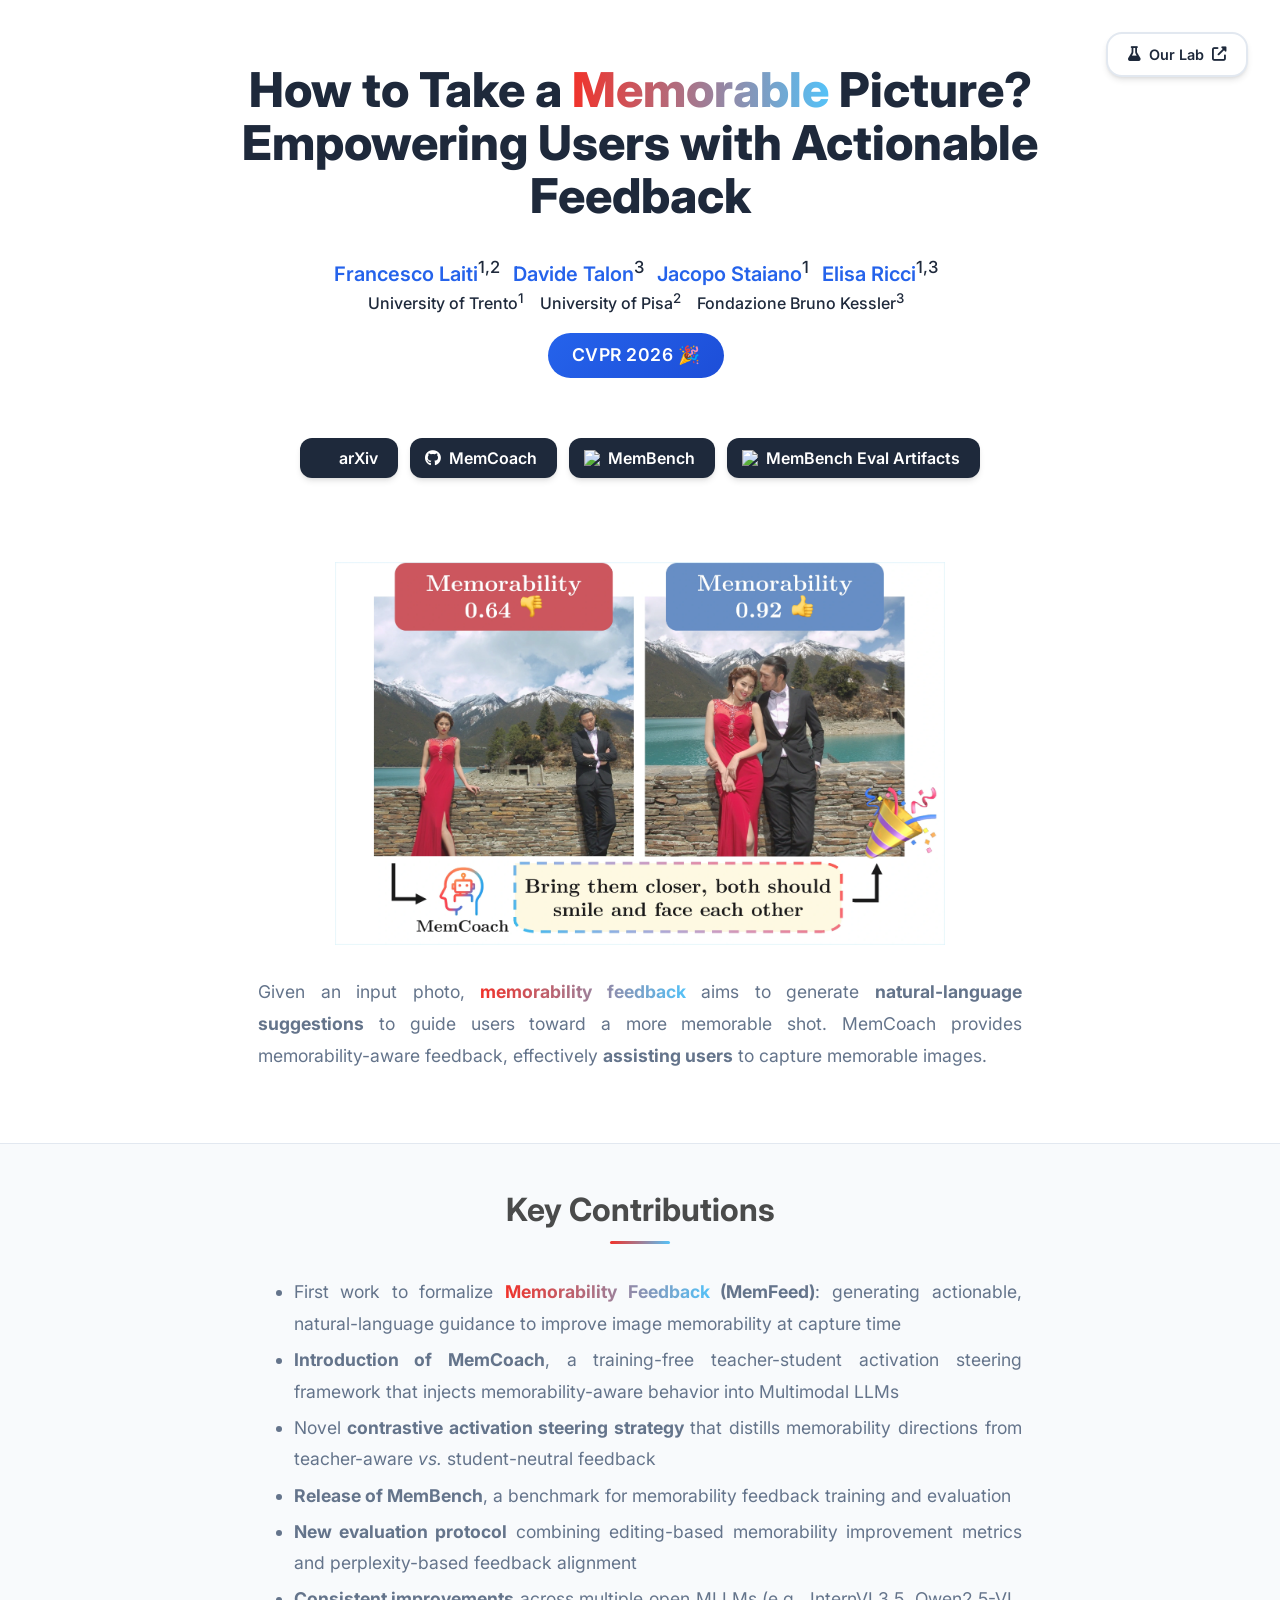
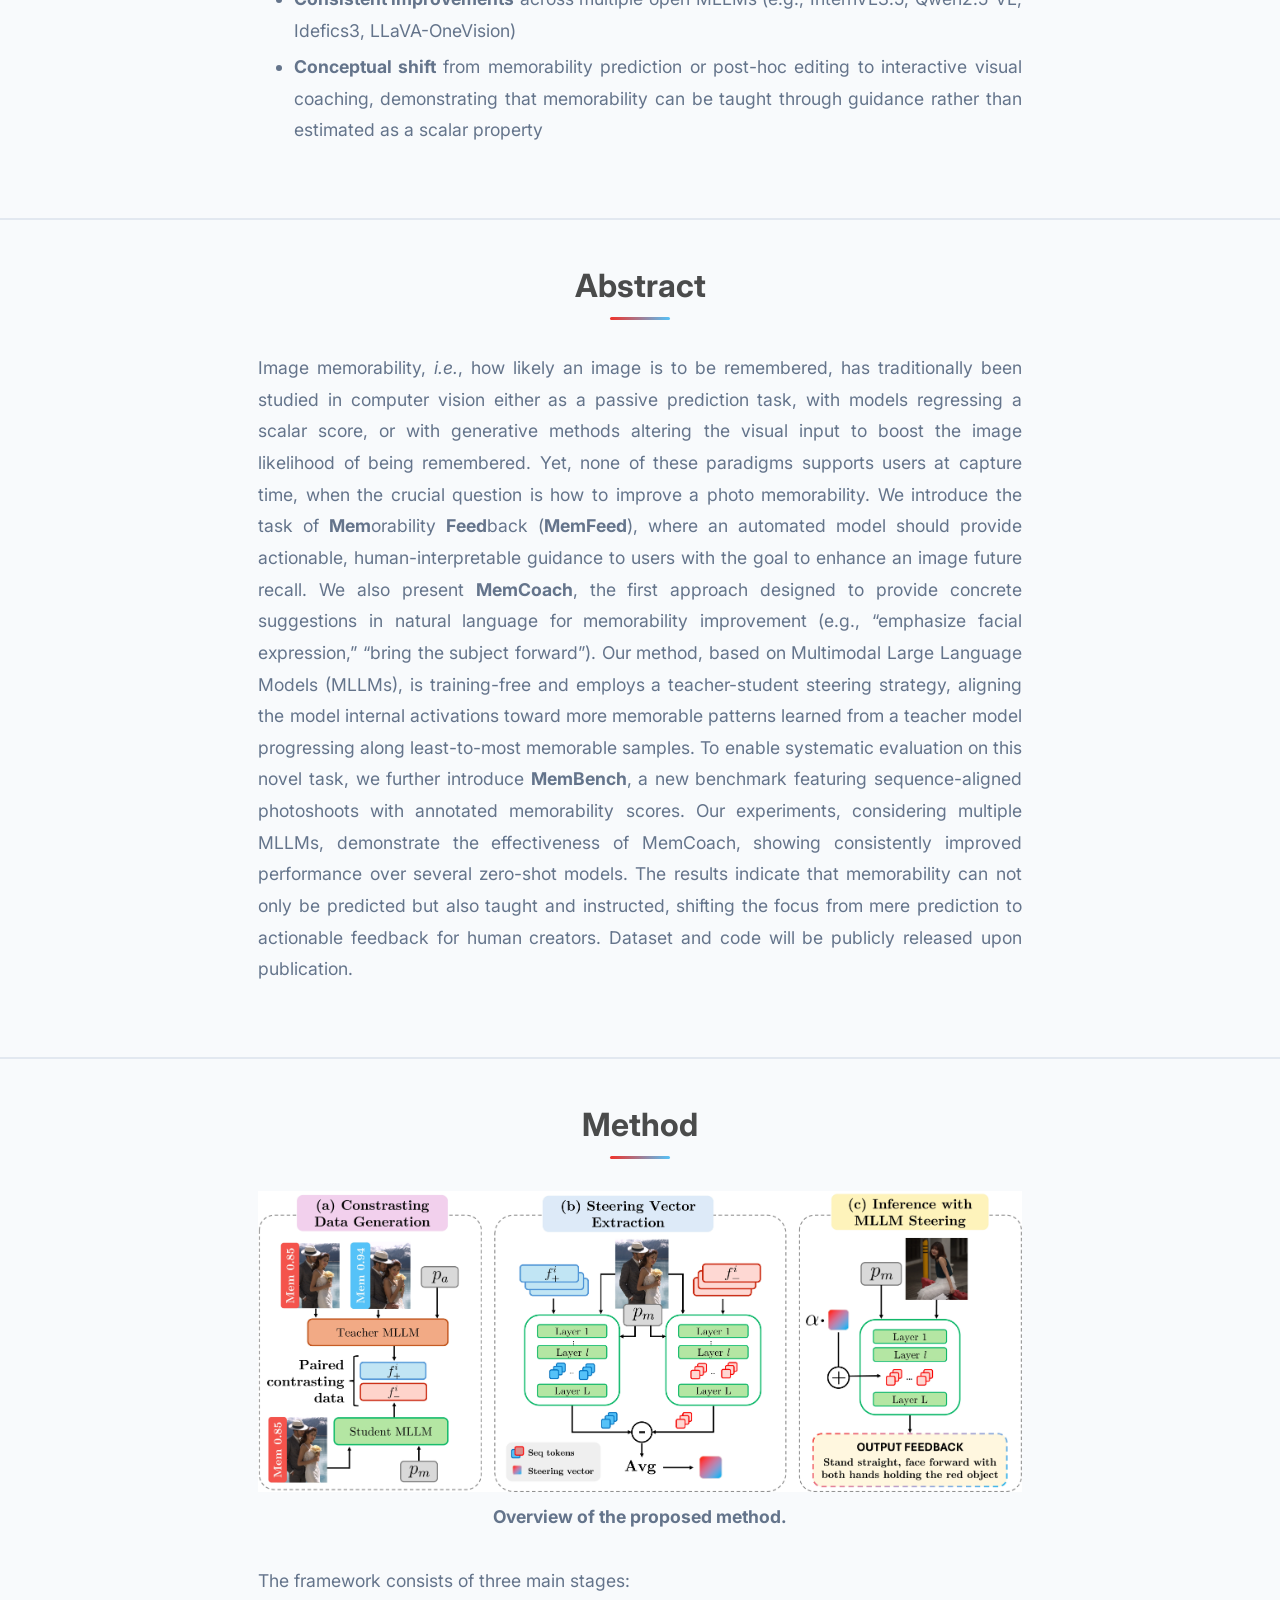
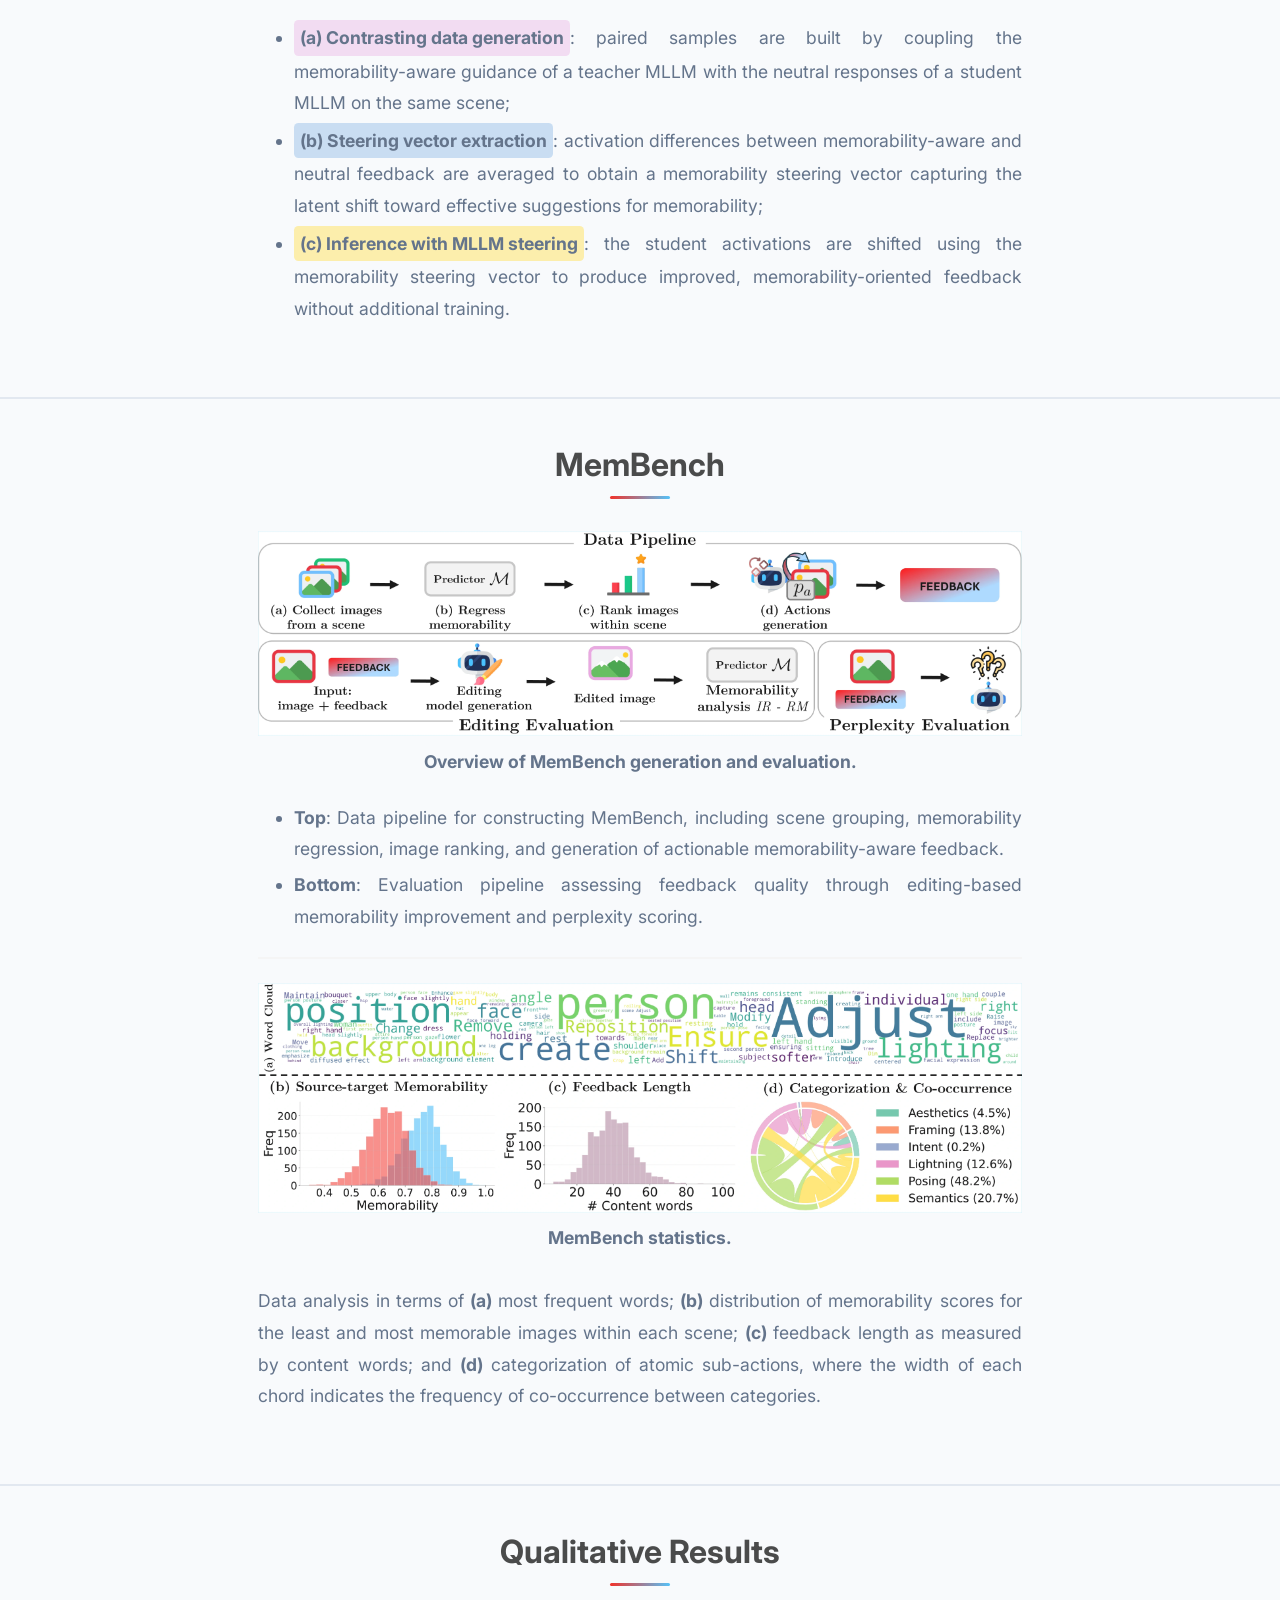
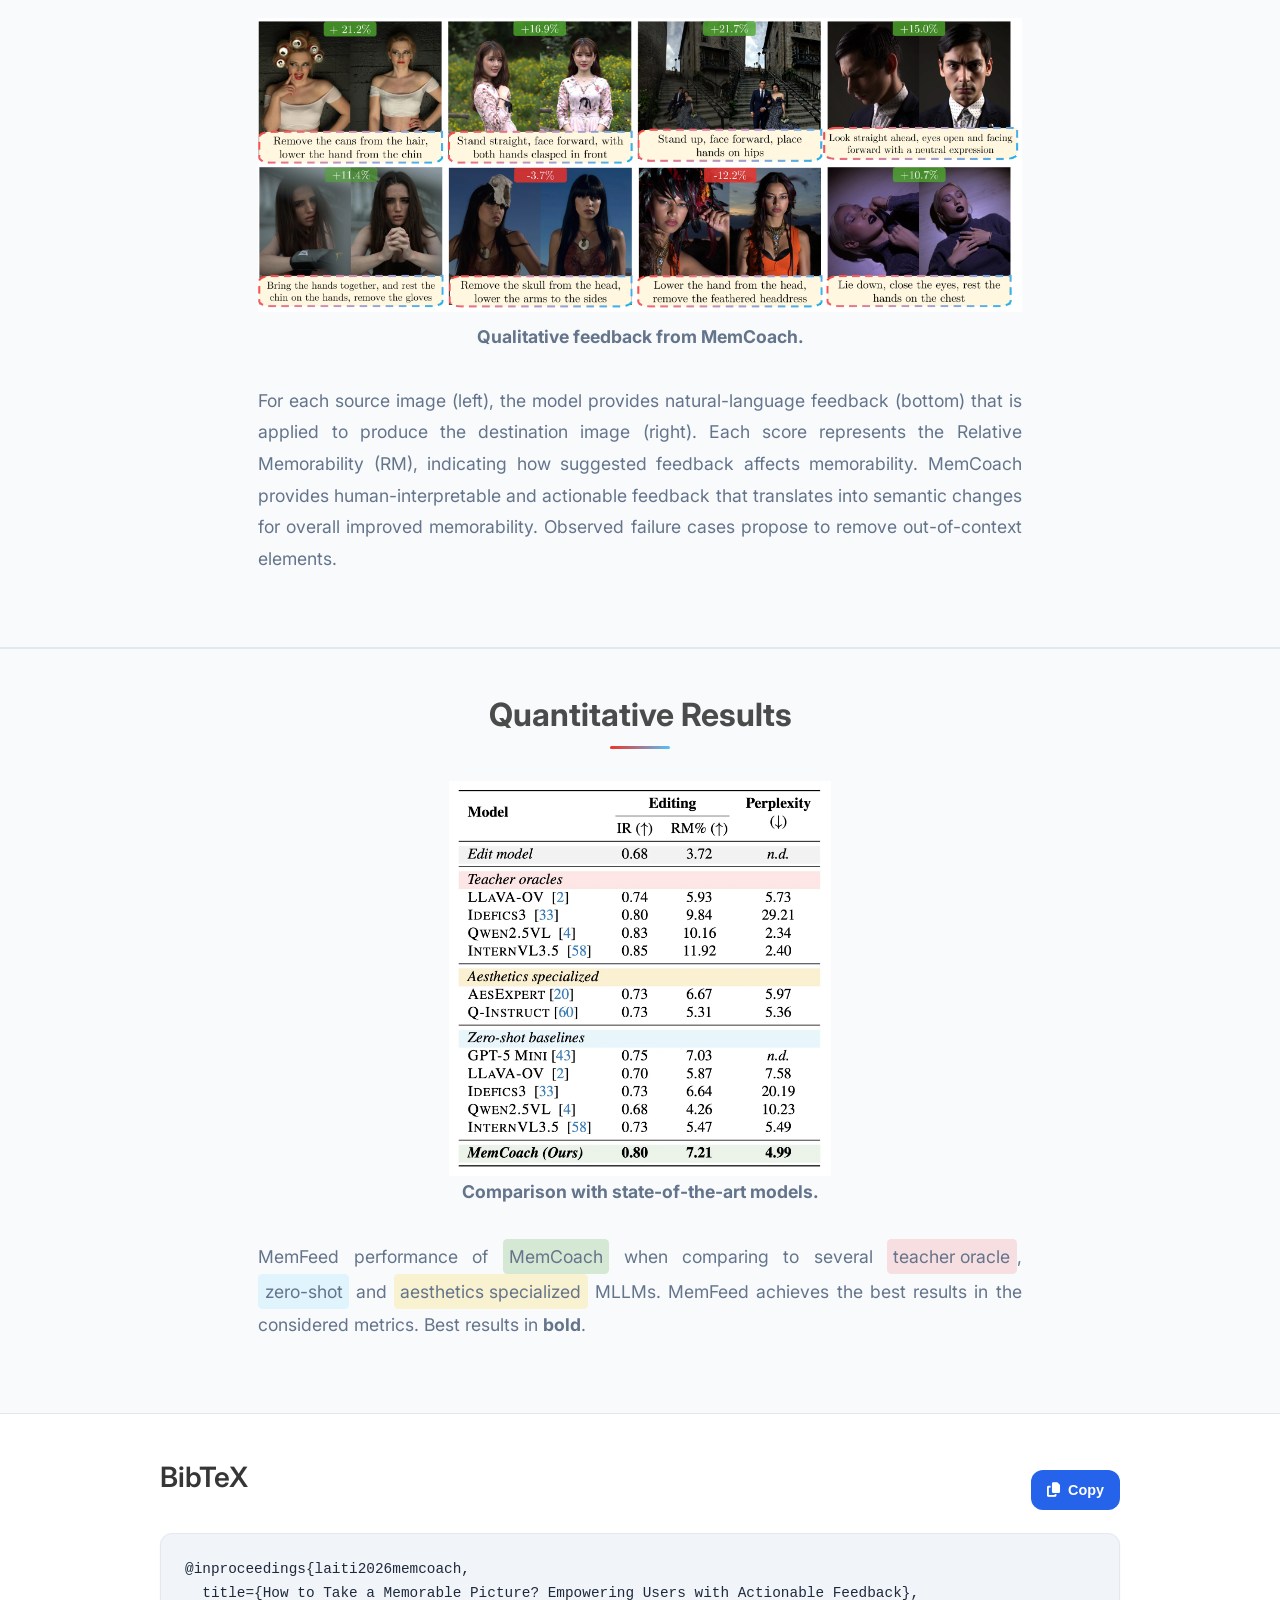
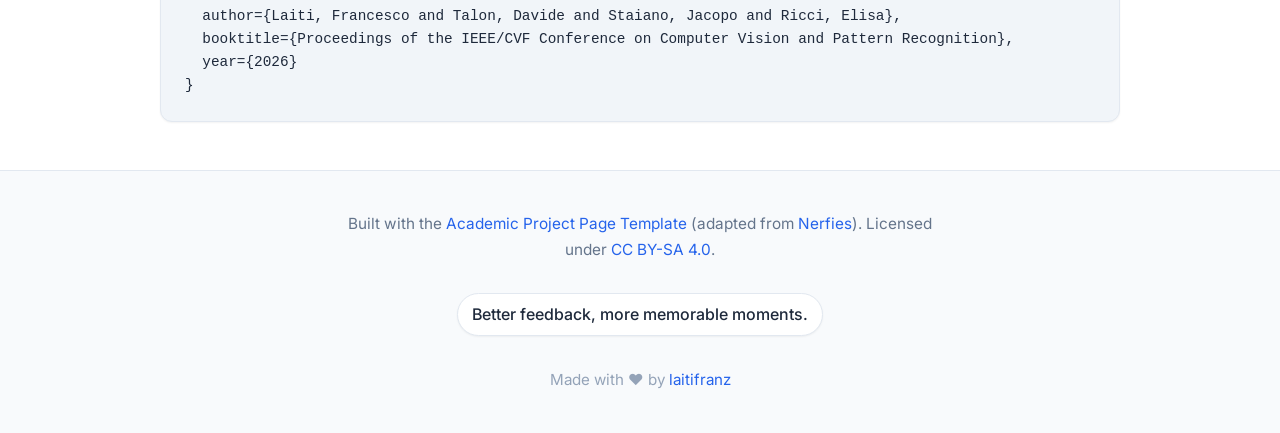
==== docs/index.html @ 487538fb "Initial commit" ====
<!DOCTYPE html>
<html lang="en">
<head>
  <meta charset="utf-8">
  <meta name="viewport" content="width=device-width, initial-scale=1">
  
  <!-- Primary Meta Tags -->
  <meta name="title" content="How to Take a Memorable Picture? Empowering Users with Actionable Feedback - Francesco Laiti, Davide Talon, Jacopo Staiano, Elisa Ricci">
  <meta name="description" content="[CVPR 2026] MemCoach: Training-Free MLLM for Actionable Image Memorability Feedback">
  <meta name="keywords" content="memorability, mllm, vlm, computational photography, perceptual understanding, visual assistant, machine learning, computer vision, AI">
  <meta name="author" content="Francesco Laiti, Davide Talon, Jacopo Staiano, Elisa Ricci">
  <meta name="robots" content="index, follow">
  <meta name="language" content="English">
  
  <!-- Open Graph / Facebook -->
  <meta property="og:type" content="article">
  <meta property="og:site_name" content="University of Trento, University of Pisa, Fondazione Bruno Kessler">
  <meta property="og:title" content="How to Take a Memorable Picture? Empowering Users with Actionable Feedback">
  <meta property="og:description" content="[CVPR 2026] MemCoach: Training-Free MLLM for Actionable Image Memorability Feedback">
  <meta property="og:url" content="https://laitifranz.github.io/MemCoach/">
  <meta property="og:image" content="https://laitifranz.github.io/MemCoach/static/images/paper/teaser.webp">
  <meta property="og:image:width" content="1200">
  <meta property="og:image:height" content="630">
  <meta property="og:image:alt" content="How to Take a Memorable Picture? Empowering Users with Actionable Feedback - Research Preview">
  <meta property="article:published_time" content="2026-02-21T00:00:00.000Z">
  <meta property="article:author" content="Laiti, Francesco">
  <meta property="article:section" content="Research">
  <meta property="article:tag" content="memorability">
  <meta property="article:tag" content="mllm">
  <meta property="article:tag" content="vlm">
  <meta property="article:tag" content="computational photography">
  <meta property="article:tag" content="perceptual understanding">
  <meta property="article:tag" content="visual assistant">
  <meta property="article:tag" content="machine learning">
  <meta property="article:tag" content="computer vision">
  <meta property="article:tag" content="AI">

  <!-- Twitter -->
  <meta name="twitter:card" content="summary_large_image">
  <meta name="twitter:creator" content="@laitifranz">
  <meta name="twitter:title" content="How to Take a Memorable Picture? Empowering Users with Actionable Feedback">
  <meta name="twitter:description" content="[CVPR 2026] MemCoach: Training-Free MLLM for Actionable Image Memorability Feedback">
  <meta name="twitter:image" content="https://laitifranz.github.io/MemCoach/static/images/paper/teaser.webp">
  <meta name="twitter:image:alt" content="How to Take a Memorable Picture? Empowering Users with Actionable Feedback - Research Preview">

  <!-- Academic/Research Specific -->
  <meta name="citation_title" content="How to Take a Memorable Picture? Empowering Users with Actionable Feedback">
  <meta name="citation_author" content="Laiti, Francesco">
  <meta name="citation_author" content="Talon, Davide">
  <meta name="citation_author" content="Staiano, Jacopo">
  <meta name="citation_author" content="Ricci, Elisa">
  <meta name="citation_publication_date" content="2026">
  <meta name="citation_conference_title" content="CVPR">
  <meta name="citation_pdf_url" content="http://arxiv.org/abs/2602.21877">
  
  <!-- Additional SEO -->
  <meta name="theme-color" content="#2563eb">
  <meta name="msapplication-TileColor" content="#2563eb">
  <meta name="apple-mobile-web-app-capable" content="yes">
  <meta name="apple-mobile-web-app-status-bar-style" content="default">
  
  <!-- Preconnect for performance -->
  <link rel="preconnect" href="https://fonts.googleapis.com">
  <link rel="preconnect" href="https://fonts.gstatic.com" crossorigin>
  <link rel="preconnect" href="https://ajax.googleapis.com">
  <link rel="preconnect" href="https://documentcloud.adobe.com">
  <link rel="preconnect" href="https://cdn.jsdelivr.net">

  <title>How to Take a Memorable Picture? Empowering Users with Actionable Feedback - Francesco Laiti, Davide Talon, Jacopo Staiano, Elisa Ricci | Academic Research</title>
  
  <!-- Favicon and App Icons, generated via https://realfavicongenerator.net/ --> 
  <link rel="icon" type="image/png" href="static/images/icon/favicon-96x96.png" sizes="96x96" />
  <link rel="icon" type="image/svg+xml" href="static/images/icon/favicon.svg" />
  <link rel="shortcut icon" href="static/images/icon/favicon.ico" />
  <link rel="apple-touch-icon" sizes="180x180" href="static/images/icon/apple-touch-icon.png" />

  <!-- Critical CSS - Load synchronously -->
  <link rel="stylesheet" href="static/css/bulma.min.css">
  <link rel="stylesheet" href="static/css/index.css">
  
  <!-- Non-critical CSS - Load asynchronously -->
  <link rel="preload" href="static/css/bulma-carousel.min.css" as="style" onload="this.onload=null;this.rel='stylesheet'">
  <link rel="preload" href="static/css/bulma-slider.min.css" as="style" onload="this.onload=null;this.rel='stylesheet'">
  <link rel="preload" href="https://cdn.jsdelivr.net/npm/@fortawesome/fontawesome-free@6.7.2/css/all.min.css" as="style" onload="this.onload=null;this.rel='stylesheet'" crossorigin="anonymous">
  <link rel="preload" href="https://cdn.jsdelivr.net/gh/jpswalsh/academicons@1/css/academicons.min.css" as="style" onload="this.onload=null;this.rel='stylesheet'">
  
  <!-- Fallback for browsers that don't support preload -->
  <noscript>
    <link rel="stylesheet" href="static/css/bulma-carousel.min.css">
    <link rel="stylesheet" href="static/css/bulma-slider.min.css">
    <link rel="stylesheet" href="https://cdn.jsdelivr.net/npm/@fortawesome/fontawesome-free@6.7.2/css/all.min.css" crossorigin="anonymous">
    <link rel="stylesheet" href="https://cdn.jsdelivr.net/gh/jpswalsh/academicons@1/css/academicons.min.css">
  </noscript>
  
  <!-- Fonts - Optimized loading -->
  <link href="https://fonts.googleapis.com/css2?family=Inter:wght@400;500;600;700;800&display=swap" rel="stylesheet">
  
  <!-- Defer non-critical JavaScript -->
  <script defer src="https://ajax.googleapis.com/ajax/libs/jquery/3.5.1/jquery.min.js"></script>
  <script defer src="https://documentcloud.adobe.com/view-sdk/main.js"></script>
  <script defer src="static/js/bulma-carousel.min.js"></script>
  <script defer src="static/js/bulma-slider.min.js"></script>
  <script defer src="static/js/index.js"></script>
  
  <!-- Structured Data for Academic Papers -->
  <script type="application/ld+json">
  {
    "@context": "https://schema.org",
    "@type": "ScholarlyArticle",
    "headline": "How to Take a Memorable Picture? Empowering Users with Actionable Feedback",
    "description": "[CVPR 2026] MemCoach: Training-Free MLLM for Actionable Image Memorability Feedback",
    "author": [
      {
        "@type": "Person",
        "name": "Francesco Laiti",
        "affiliation": {
          "@type": "Organization",
          "name": "University of Trento, University of Pisa"
        }
      },
      {
        "@type": "Person",
        "name": "Davide Talon",
        "affiliation": {
          "@type": "Organization",
          "name": "Fondazione Bruno Kessler"
        }
      },
      {
        "@type": "Person",
        "name": "Jacopo Staiano",
        "affiliation": {
          "@type": "Organization",
          "name": "University of Trento"
        }
      },
      {
        "@type": "Person",
        "name": "Elisa Ricci",
        "affiliation": {
          "@type": "Organization",
          "name": "University of Trento, Fondazione Bruno Kessler"
        }
      }
    ],
    "datePublished": "2026-02-21",
    "publisher": {
      "@type": "Organization",
      "name": "Conference on Computer Vision and Pattern Recognition (CVPR) 2026"
    },
    "url": "https://laitifranz.github.io/MemCoach/",
    "image": "https://laitifranz.github.io/MemCoach/static/images/paper/teaser.webp",
    "keywords": ["memorability feedback", "memorability coaching", "memorability improvement", "memorability prediction", "memorability editing", "memorability training", "memorability evaluation", "memorability benchmark", "memorability dataset", "memorability metric", "memorability measure", "memorability score", "memorability ranking", "memorability classification", "memorability regression", "memorability generation", "memorability editing", "memorability training", "memorability evaluation", "memorability benchmark", "memorability dataset", "memorability metric", "memorability measure", "memorability score", "memorability ranking", "memorability classification", "memorability regression", "memorability generation"],
    "abstract": "Image memorability, i.e., how likely an image is to be remembered, has traditionally been studied in computer vision either as a passive prediction task, with models regressing a scalar score, or with generative methods altering the visual input to boost the image likelihood of being remembered. Yet, none of these paradigms supports users at capture time, when the crucial question is how to improve a photo memorability. We introduce the task of Memorability Feedback (MemFeed), where an automated model should provide actionable, human-interpretable guidance to users with the goal to enhance an image future recall. We also present MemCoach, the first approach designed to provide concrete suggestions in natural language for memorability improvement (e.g., “emphasize facial expression,” “bring the subject forward”). Our method, based on Multimodal Large Language Models (MLLMs), is training-free and employs a teacher-student steering strategy, aligning the model internal activations toward more memorable patterns learned from a teacher model progressing along least-to-most memorable samples. To enable systematic evaluation on this novel task, we further introduce MemBench, a new benchmark featuring sequence-aligned photoshoots with annotated memorability scores. Our experiments, considering multiple MLLMs, demonstrate the effectiveness of MemCoach, showing consistently improved performance over several zero-shot models. The results indicate that memorability can not only be predicted but also taught and instructed, shifting the focus from mere prediction to actionable feedback for human creators. Dataset and code will be publicly released upon publication.",
    "citation": "Laiti, F., Talon, D., Staiano, J., and Ricci, E. How to Take a Memorable Picture? Empowering Users with Actionable Feedback. CVPR 2026.",
    "isAccessibleForFree": true,
    "license": "https://creativecommons.org/licenses/by/4.0/",
    "mainEntity": {
      "@type": "WebPage",
      "@id": "https://laitifranz.github.io/MemCoach/"
    },
    "about": [
      {
        "@type": "Thing",
        "name": "Memorability Feedback"
      },
      {
        "@type": "Thing", 
        "name": "Memorability Coaching"
      }
    ]
  }
  </script>
  
  <!-- Website/Organization Structured Data -->
  <script type="application/ld+json">
  {
    "@context": "https://schema.org",
    "@type": "Organization",
    "name": "MHUG Lab",
    "url": "https://mhug.disi.unitn.it"
  }
  </script>

  <!-- Custom Styles -->
  <style>
    .venue-badge {
        background: linear-gradient(135deg, #2563eb, #1d4ed8);
        color: white;
        padding: 0.5rem 1.5rem;
        border-radius: 25px;
        font-weight: 600;
        font-size: 1.1rem;
        display: inline-block;
        margin: 1rem 0;
        text-transform: uppercase;
        letter-spacing: 0.5px;
    }
    .divider-light {
      border: 0;
      border-top: 1px solid rgba(255, 255, 255, 0.15); /* very light */
      margin: 1.25rem 0;
    }
    .inline-colorbox {
      padding: 0.1em 0.35em;
      border-radius: 0.25em;
      display: inline-block;
    }
    .methodgreen {
      background: rgb(213, 232, 212);
    }
    .oraclered {
      background: rgba(239, 68, 68, 0.15);
    }
    .zsblue {
      background: rgba(117, 215, 251, 0.19);
    }
    .specializedyellow {
      background: rgba(250, 204, 21, 0.19);
    }
    .positiveblue {
      background: #55c2f8;
    }
    .negativered {
      background: #f1312a;
    }
    .inferencesteeringyellow {
      background: #ffe67696;
    }
    .steeringextractionblue {
      background: #a6caec92;
    }
    .contrastivedatapink {
      background: #f1ceedac;
    }
    .gradienttext {
      background: linear-gradient(90deg, rgb(241, 50, 42), rgb(85, 194, 248));
      -webkit-background-clip: text;
      background-clip: text;
      color: transparent;
      -webkit-text-fill-color: transparent;
    }
    .project-footer {
      padding: 2.5rem 1.5rem;
    }
    .project-footer-content {
      display: flex;
      flex-direction: column;
      align-items: center;
      gap: 0.9rem;
      text-align: center;
    }
    .footer-meta {
      margin: 0;
      color: #64748b;
      max-width: 62ch;
      font-size: 0.96rem;
    }
    .footer-tagline {
      margin: 0;
      padding: 0.45rem 0.85rem;
      border: 1px solid #e2e8f0;
      border-radius: 999px;
      background: #ffffff;
      color: #1e293b;
      font-weight: 500;
      box-shadow: 0 1px 2px 0 rgb(0 0 0 / 0.05);
    }
    .footer-signature {
      margin: 0;
      color: #94a3b8;
      font-size: 0.95rem;
    }
  </style>
</head>

<!-- Google tag (gtag.js) -->
<script async src="https://www.googletagmanager.com/gtag/js?id=G-E904EHVPM3"></script>
<script>
  window.dataLayer = window.dataLayer || [];
  function gtag(){dataLayer.push(arguments);}
  gtag('js', new Date());

  gtag('config', 'G-E904EHVPM3');
</script>

<body>


  <!-- Scroll to Top Button -->
  <button class="scroll-to-top" onclick="scrollToTop()" title="Scroll to top" aria-label="Scroll to top">
    <i class="fas fa-chevron-up"></i>
  </button>


  <!-- More Works Dropdown -->
  <div class="more-works-container">
    <button class="more-works-btn" onclick="window.open('https://mhug.disi.unitn.it', '_blank')" title="Our Lab">
      <i class="fas fa-flask"></i>
      Our Lab
      <i class="fas fa-external-link-alt"></i>
    </button>
  </div>

  <main id="main-content">
  <section class="hero">
    <div class="hero-body">
      <div class="container is-max-desktop">
        <div class="columns is-centered">
          <div class="column has-text-centered">
            <!-- TODO: Replace with your paper title -->
            <h1 class="title is-1 publication-title">How to Take a <span class="gradienttext">Memorable</span> Picture? Empowering Users with Actionable Feedback</span></h1>
            <div class="is-size-5 publication-authors">
              <!-- TODO: Replace with your paper authors and their personal links -->
              <span class="author-block">
                <a href="https://laitifranz.github.io/" target="_blank">Francesco Laiti</a><sup>1,2</sup></span>
                <span class="author-block">
                  <a href="https://davidetalon.github.io/" target="_blank">Davide Talon</a><sup>3</sup></span>
                  <span class="author-block">
                    <a href="https://www.staiano.net/" target="_blank">Jacopo Staiano</a><sup>1</sup></span>
                  <span class="author-block">
                    <a href="https://eliricci.eu/" target="_blank">Elisa Ricci</a><sup>1,3</sup></span>
            </div>
                  <div class="is-size-6 publication-authors publication-affiliations">
                    <!-- TODO: Replace with your institution and conference/journal info -->
                    <span class="author-block">
                      University of Trento<sup>1</sup>
                      &nbsp;&nbsp;
                      University of Pisa<sup>2</sup>
                      &nbsp;&nbsp;
                      Fondazione Bruno Kessler<sup>3</sup>
                      <br>
                      <div class="venue-badge">CVPR 2026 🎉</div>
                    </span>
                    <!-- TODO: Remove this line if no equal contribution -->
                    <!-- <span class="eql-cntrb"><small><br><sup>*</sup>Indicates Equal Contribution</small></span> -->
                  </div>

                  <div class="column has-text-centered">
                    <div class="publication-links">
                         <!-- TODO: Update with your arXiv paper ID -->
                      <!-- <span class="link-block">
                        <a href="https://arxiv.org/pdf/<ARXIV PAPER ID>.pdf" target="_blank"
                        class="external-link button is-normal is-rounded is-dark">
                        <span class="icon">
                          <i class="fas fa-file-pdf"></i>
                        </span>
                        <span>Paper</span>
                      </a>
                    </span> -->

                <!-- TODO: Update with your arXiv paper ID -->
                <span class="link-block">
                  <a href="http://arxiv.org/abs/2602.21877" target="_blank"
                  class="external-link button is-normal is-rounded is-dark">
                  <span class="icon">
                    <i class="ai ai-arxiv"></i>
                  </span>
                  <span>arXiv</span>
                  </a>
                </span>

                  <!-- TODO: Replace with your GitHub repository URL -->
                  <span class="link-block">
                    <a href="https://github.com/laitifranz/MemCoach" target="_blank"
                    class="external-link button is-normal is-rounded is-dark">
                    <span class="icon">
                      <i class="fa-brands fa-github"></i>
                    </span>
                    <!-- <span>Code</span> -->
                    <span>MemCoach</span>
                  </a>
                </span>

                <span class="link-block">
                  <a href="https://huggingface.co/datasets/laitifranz/MemBench" target="_blank"
                  class="external-link button is-normal is-rounded is-dark">
                  <span class="icon">
                    <img src="https://huggingface.co/front/assets/huggingface_logo-noborder.svg" alt="Hugging Face" style="width:1em;height:1em;vertical-align:-0.125em;">
                  </span>
                  <span>MemBench</span>
                  </a>
                </span>

                <span class="link-block">
                  <a href="https://huggingface.co/datasets/laitifranz/MemBench-InternVL3.5-Eval" target="_blank"
                  class="external-link button is-normal is-rounded is-dark">
                  <span class="icon">
                    <img src="https://huggingface.co/front/assets/huggingface_logo-noborder.svg" alt="Hugging Face" style="width:1em;height:1em;vertical-align:-0.125em;">
                  </span>
                  <span>MemBench Eval Artifacts</span>
                  </a>
                </span>
              </span>
            </div>
          </div>
        </div>
      </div>
    </div>
  </div>
</section>


<section class="section" style="padding-top: 0;">
  <div class="container is-max-desktop">
      <!-- Teaser. -->
      <div class="columns is-centered has-text-centered">
          <div class="column is-four-fifths">
              <div class="content has-text-justified">
                  <img src="./static/images/paper/teaser.webp" alt="MemCoach teaser" style="width: 80%; height: auto; display: block; margin: 0 auto;"/>
                  <br>
                  <p>
                    Given an input photo, <b><span class="gradienttext">memorability feedback</span></b> aims to
                    generate <b>natural-language suggestions</b> to guide users toward a
                    more memorable shot. MemCoach provides memorability-aware
                    feedback, effectively <b>assisting users</b> to capture memorable images.
                  </p>
              </div>
          </div>
      </div>
      <!--/ Teaser. -->
  </div>
</section>


<!-- Key contributions -->
<section class="section hero is-light">
  <div class="container is-max-desktop">
    <div class="columns is-centered has-text-centered">
      <div class="column is-four-fifths">
        <h2 class="title is-3">Key Contributions</h2>
        <div class="content has-text-justified">
          <!-- TODO: Replace with your paper abstract -->
          <p>
          <ul>
            <li>First work to formalize <b><span class="gradienttext">Memorability Feedback</span> (MemFeed)</b>: generating actionable, natural-language guidance to improve image memorability at capture time</li>
            <li><b>Introduction of MemCoach</b>, a training-free teacher-student activation steering framework that injects memorability-aware behavior into Multimodal LLMs</li>
            <li>Novel <b>contrastive activation steering strategy</b> that distills memorability directions from teacher-aware <i>vs.</i> student-neutral feedback</li>
            <li><b>Release of MemBench</b>, a benchmark for memorability feedback training and evaluation</li>
            <li><b>New evaluation protocol</b> combining editing-based memorability improvement metrics and perplexity-based feedback alignment</li>
            <li><b>Consistent improvements</b> across multiple open MLLMs (e.g., InternVL3.5, Qwen2.5-VL, Idefics3, LLaVA-OneVision)</li>
            <li><b>Conceptual shift</b> from memorability prediction or post-hoc editing to interactive visual coaching, demonstrating that memorability can be taught through guidance rather than estimated as a scalar property</li>
          </ul>
          </p>
        </div>
      </div>
    </div>
  </div>
</section>
<!-- End Key contributions -->


<!-- Paper abstract -->
<section class="section hero is-light">
  <div class="container is-max-desktop">
    <div class="columns is-centered has-text-centered">
      <div class="column is-four-fifths">
        <h2 class="title is-3">Abstract</h2>
        <div class="content has-text-justified">
          <!-- TODO: Replace with your paper abstract -->
          <p>
            Image memorability, <i>i.e.</i>, how likely an image is to be remembered, has traditionally been studied in computer vision either as a passive prediction task, with models regressing a scalar score, or with generative methods altering the visual input to boost the image likelihood of being remembered. Yet, none of these paradigms supports users at capture time, when the crucial question is how to improve a photo memorability. We introduce the task of <b>Mem</b>orability <b>Feed</b>back (<b>MemFeed</b>), where an automated model should provide actionable, human-interpretable guidance to users with the goal to enhance an image future recall. We also present <b>MemCoach</b>, the first approach designed to provide concrete suggestions in natural language for memorability improvement (e.g., “emphasize facial expression,” “bring the subject forward”). Our method, based on Multimodal Large Language Models (MLLMs), is training-free and employs a teacher-student steering strategy, aligning the model internal activations toward more memorable patterns learned from a teacher model progressing along least-to-most memorable samples. To enable systematic evaluation on this novel task, we further introduce <b>MemBench</b>, a new benchmark featuring sequence-aligned photoshoots with annotated memorability scores. Our experiments, considering multiple MLLMs, demonstrate the effectiveness of MemCoach, showing consistently improved performance over several zero-shot models. The results indicate that memorability can not only be predicted but also taught and instructed, shifting the focus from mere prediction to actionable feedback for human creators. Dataset and code will be publicly released upon publication.
          </p>
        </div>
      </div>
    </div>
  </div>
</section>
<!-- End paper abstract -->

<!-- Method -->
<section class="section hero is-light">
  <div class="container is-max-desktop">
    <div class="columns is-centered has-text-centered">
      <div class="column is-four-fifths">
        <h2 class="title is-3">Method</h2>
        <div class="content has-text-justified">
          <!-- TODO: Replace with your paper abstract -->
          <img src="./static/images/paper/method.webp" alt="MemCoach method" />
          <b><center>Overview of the proposed method.</center></b>
          <p>
            <br>
            The framework consists of three main stages: 
            <ul>
              <li><b><span class="inline-colorbox contrastivedatapink">(a) Contrasting data generation</span></b>: paired samples are built by coupling the memorability-aware guidance of a teacher MLLM with the neutral responses of a student MLLM on the same scene;</li>
              <li><b><span class="inline-colorbox steeringextractionblue">(b) Steering vector extraction</span></b>: activation differences between memorability-aware and neutral feedback are averaged to obtain a memorability steering vector capturing the latent shift toward effective suggestions for memorability;</li>
              <li><b><span class="inline-colorbox inferencesteeringyellow">(c) Inference with MLLM steering</span></b>: the student activations are shifted using the memorability steering vector to produce improved, memorability-oriented feedback without additional training.</li>
            </ul>
          </p>
        </div>
      </div>
    </div>
  </div>
</section>
<!-- End Method -->


<!-- Dataset -->
<section class="section hero is-light">
  <div class="container is-max-desktop">
    <div class="columns is-centered has-text-centered">
      <div class="column is-four-fifths">
        <h2 class="title is-3">MemBench</h2>
        <div class="content has-text-justified">
          <!-- TODO: Replace with your paper abstract -->
          <img src="./static/images/paper/data-pipeline.webp" alt="MemBench data pipeline" />
          <b><center>Overview of MemBench generation and evaluation.</center></b> 
          <p>
            <ul>
              <li><b>Top</b>: Data pipeline for constructing MemBench, including scene grouping, memorability regression, image ranking, and generation of actionable memorability-aware feedback.</li>
              <li><b>Bottom</b>: Evaluation pipeline assessing feedback quality through editing-based memorability improvement and perplexity scoring.</li>
            </ul>
          </p>
        </div>
        
        <hr>
        
        <div class="content has-text-justified">
          <!-- TODO: Replace with your paper abstract -->
          <img src="./static/images/paper/statistics.webp" alt="MemBench statistics" />
          <b><center>MemBench statistics.</center></b>
          <p>
            <br>
            Data analysis in terms of <b>(a)</b> most frequent words; <b>(b)</b> distribution of memorability scores for the least and most memorable images within each scene; <b>(c)</b> feedback length as measured by content words; and <b>(d)</b> categorization of atomic sub-actions, where the width of each chord indicates the frequency of co-occurrence between categories.
          </p>
        </div>
      </div>
    </div>
  </div>
</section>
<!-- End Dataset -->


<!-- Qualitative Results -->
<section class="section hero is-light">
  <div class="container is-max-desktop">
    <div class="columns is-centered has-text-centered">
      <div class="column is-four-fifths">
        <h2 class="title is-3">Qualitative Results</h2>
        <div class="content has-text-justified">
          <!-- TODO: Replace with your paper abstract -->
          <img src="./static/images/paper/qualitatives-feedback.webp" alt="MemCoach method" />
          <b><center>Qualitative feedback from MemCoach.</center></b>
          <p>  
            <br>
            For each source image (left), the model provides natural-language feedback (bottom) that is applied to produce the destination image (right). Each score represents the Relative Memorability (RM), indicating how suggested feedback affects memorability. MemCoach provides human-interpretable and actionable feedback that translates into semantic changes for overall improved memorability. Observed failure cases propose to remove out-of-context elements.
          </p>
        </div>
      </div>
    </div>
  </div>
</section>
<!-- End Qualitative Results -->


<!-- Quantitative Results -->
<section class="section hero is-light">
  <div class="container is-max-desktop">
    <div class="columns is-centered has-text-centered">
      <div class="column is-four-fifths">
        <h2 class="title is-3">Quantitative Results</h2>
        <div class="content has-text-justified">
          <!-- TODO: Replace with your paper abstract -->
          <img
            src="./static/images/paper/table-results.webp"
            alt="Comparison with state-of-the-art models"
            style="width: 50%; height: auto; display: block; margin: 0 auto;"
          />
          <b><center>Comparison with state-of-the-art models.</center></b>
          <p>  
            <br>
            MemFeed performance of
            <span class="inline-colorbox methodgreen">MemCoach</span>
            when comparing to several
            <span class="inline-colorbox oraclered">teacher oracle</span>,
            <span class="inline-colorbox zsblue">zero-shot</span> and
            <span class="inline-colorbox specializedyellow">aesthetics specialized</span>
            MLLMs. MemFeed achieves the best results in the considered metrics. Best results in
            <strong>bold</strong>.
          </p>
        </div>
      </div>
    </div>
  </div>
</section>
<!-- End Quantitative Results -->


<template>
<!-- Image carousel -->
<section class="hero is-small">
  <div class="hero-body">
    <div class="container">
      <div id="results-carousel" class="carousel results-carousel">
       <div class="item">
        <!-- TODO: Replace with your research result images -->
        <img src="static/images/carousel1.jpg" alt="First research result visualization" loading="lazy"/>
        <!-- TODO: Replace with description of this result -->
        <h2 class="subtitle has-text-centered">
          First image description.
        </h2>
      </div>
      <div class="item">
        <!-- Your image here -->
        <img src="static/images/carousel2.jpg" alt="Second research result visualization" loading="lazy"/>
        <h2 class="subtitle has-text-centered">
          Second image description.
        </h2>
      </div>
      <div class="item">
        <!-- Your image here -->
        <img src="static/images/carousel3.jpg" alt="Third research result visualization" loading="lazy"/>
        <h2 class="subtitle has-text-centered">
         Third image description.
       </h2>
     </div>
     <div class="item">
      <!-- Your image here -->
      <img src="static/images/carousel4.jpg" alt="Fourth research result visualization" loading="lazy"/>
      <h2 class="subtitle has-text-centered">
        Fourth image description.
      </h2>
    </div>
  </div>
</div>
</div>
</section>
<!-- End image carousel -->




<!-- Youtube video -->
<section class="hero is-small is-light">
  <div class="hero-body">
    <div class="container">
      <!-- Paper video. -->
      <h2 class="title is-3">Video Presentation</h2>
      <div class="columns is-centered has-text-centered">
        <div class="column is-four-fifths">
          
          <div class="publication-video">
            <!-- TODO: Replace with your YouTube video ID -->
            <iframe src="https://www.youtube.com/embed/JkaxUblCGz0" frameborder="0" allow="autoplay; encrypted-media" allowfullscreen></iframe>
          </div>
        </div>
      </div>
    </div>
  </div>
</section>
<!-- End youtube video -->


<!-- Video carousel -->
<section class="hero is-small">
  <div class="hero-body">
    <div class="container">
      <h2 class="title is-3">Another Carousel</h2>
      <div id="results-carousel" class="carousel results-carousel">
        <div class="item item-video1">
          <!-- TODO: Add poster image for better preview -->
          <video poster="" id="video1" controls muted loop height="100%" preload="metadata">
            <!-- Your video file here -->
            <source src="static/videos/carousel1.mp4" type="video/mp4">
          </video>
        </div>
        <div class="item item-video2">
          <!-- TODO: Add poster image for better preview -->
          <video poster="" id="video2" controls muted loop height="100%" preload="metadata">
            <!-- Your video file here -->
            <source src="static/videos/carousel2.mp4" type="video/mp4">
          </video>
        </div>
        <div class="item item-video3">
          <!-- TODO: Add poster image for better preview -->
          <video poster="" id="video3" controls muted loop height="100%" preload="metadata">
            <!-- Your video file here -->
            <source src="static/videos/carousel3.mp4" type="video/mp4">
          </video>
        </div>
      </div>
    </div>
  </div>
</section>
<!-- End video carousel -->
</template>





<!-- Paper poster -->
 <template>
<section class="hero is-small is-light">
  <div class="hero-body">
    <div class="container">
      <h2 class="title">Poster</h2>

      <!-- TODO: Replace with your poster PDF -->
      <iframe  src="static/pdfs/sample.pdf" width="100%" height="550">
          </iframe>
        
      </div>
    </div>
  </section>
</template>
<!--End paper poster -->



<!--BibTex citation -->
  <section class="section" id="BibTeX">
    <div class="container is-max-desktop content">
      <div class="bibtex-header">
        <h2 class="title">BibTeX</h2>
        <button class="copy-bibtex-btn" onclick="copyBibTeX()" title="Copy BibTeX to clipboard">
          <i class="fas fa-copy"></i>
          <span class="copy-text">Copy</span>
        </button>
      </div>
      <pre id="bibtex-code"><code>@inproceedings{laiti2026memcoach,
  title={How to Take a Memorable Picture? Empowering Users with Actionable Feedback},
  author={Laiti, Francesco and Talon, Davide and Staiano, Jacopo and Ricci, Elisa},
  booktitle={Proceedings of the IEEE/CVF Conference on Computer Vision and Pattern Recognition},
  year={2026}
}</code></pre>
    </div>
</section>
<!--End BibTex citation -->




  <footer class="footer project-footer">
  <div class="container">
    <div class="columns is-centered">
      <div class="column is-8">
        <div class="content project-footer-content">
          <p class="footer-meta">
            Built with the <a href="https://github.com/eliahuhorwitz/Academic-project-page-template" target="_blank" rel="noopener noreferrer">Academic Project Page Template</a>
            (adapted from <a href="https://nerfies.github.io" target="_blank" rel="noopener noreferrer">Nerfies</a>).
            Licensed under <a rel="license noopener noreferrer" href="https://creativecommons.org/licenses/by-sa/4.0/" target="_blank">CC BY-SA 4.0</a>.
          </p>
          <p class="footer-tagline">Better feedback, more memorable moments.</p>
          <p class="footer-signature">Made with ❤️ by <a href="https://laitifranz.github.io/" target="_blank" rel="noopener noreferrer">laitifranz</a></p>
        </div>
      </div>
    </div>
  </div>
</footer>

<!-- Statcounter tracking code -->
  
<!-- You can add a tracker to track page visits by creating an account at statcounter.com -->

    <!-- End of Statcounter Code -->

  </body>
  </html>
---- docs/static/css/index.css ----
/* Modern CSS Variables for consistent theming */
:root {
  --primary-color: #2563eb;
  --primary-hover: #1d4ed8;
  --secondary-color: #64748b;
  --accent-color: #0ea5e9;
  --text-primary: #1e293b;
  --text-secondary: #64748b;
  --text-light: #94a3b8;
  --background-primary: #ffffff;
  --background-secondary: #f8fafc;
  --background-accent: #f1f5f9;
  --border-color: #e2e8f0;
  --shadow-sm: 0 1px 2px 0 rgb(0 0 0 / 0.05);
  --shadow-md: 0 4px 6px -1px rgb(0 0 0 / 0.1), 0 2px 4px -2px rgb(0 0 0 / 0.1);
  --shadow-lg: 0 10px 15px -3px rgb(0 0 0 / 0.1), 0 4px 6px -4px rgb(0 0 0 / 0.1);
  --shadow-xl: 0 20px 25px -5px rgb(0 0 0 / 0.1), 0 8px 10px -6px rgb(0 0 0 / 0.1);
  --gradient-primary: linear-gradient(135deg, #667eea 0%, #764ba2 100%);
  --gradient-accent: linear-gradient(90deg, rgb(241, 50, 42), rgb(85, 194, 248));
  --gradient-subtle: linear-gradient(135deg, #ffecd2 0%, #fcb69f 100%);
  --border-radius: 12px;
  --border-radius-lg: 16px;
  --transition: all 0.3s cubic-bezier(0.4, 0, 0.2, 1);
}

/* Smooth scrolling for better UX */
html {
  scroll-behavior: smooth;
}

body {
  font-family: 'Inter', 'Segoe UI', -apple-system, BlinkMacSystemFont, sans-serif;
  color: var(--text-primary);
  line-height: 1.6;
  font-size: 16px;
  background-color: var(--background-primary);
  -webkit-font-smoothing: antialiased;
  -moz-osx-font-smoothing: grayscale;
}


/* Modern Button Styles */
.button {
  border-radius: var(--border-radius) !important;
  font-weight: 600 !important;
  transition: var(--transition) !important;
  border: 2px solid transparent !important;
  position: relative;
  overflow: hidden;
}

.button.is-dark {
  background: var(--text-primary) !important;
  border: none !important;
  color: white !important;
  box-shadow: var(--shadow-md);
}

.button.is-dark:hover {
  transform: translateY(-2px);
  box-shadow: var(--shadow-lg);
  background: var(--primary-color) !important;
}

.button.is-dark:active {
  transform: translateY(0);
  box-shadow: var(--shadow-md);
}

.footer .icon-link {
    font-size: 25px;
    color: var(--text-secondary);
    transition: var(--transition);
}

.footer .icon-link:hover {
    color: var(--primary-color);
    transform: translateY(-2px);
}

.link-block a {
    margin: 8px 4px;
}

.dnerf {
  font-variant: small-caps;
}


/* Hero Section Modernization */
.hero {
  position: relative;
  overflow: hidden;
}

.hero.is-light {
  background: var(--background-secondary);
  border-top: 1px solid var(--border-color);
  border-bottom: 1px solid var(--border-color);
}

.hero-body {
  padding: 4rem 1.5rem;
}

.teaser .hero-body {
  padding-top: 2rem;
  padding-bottom: 4rem;
}

.teaser {
  font-family: 'Inter', sans-serif;
}


/* Publication Content Styling */
.publication-title {
    font-family: 'Inter', sans-serif !important;
    font-weight: 800 !important;
    color: var(--text-primary) !important;
    margin-bottom: 2rem !important;
    line-height: 1.1 !important;
}

.publication-banner {
  max-height: 70vh;
  border-radius: var(--border-radius-lg);
  overflow: hidden;
  box-shadow: var(--shadow-xl);
  margin: 2rem 0;
}

.publication-banner video {
  position: relative;
  left: auto;
  top: auto;
  transform: none;
  object-fit: cover;
  width: 100%;
  height: 100%;
  border-radius: var(--border-radius-lg);
}

.publication-header .hero-body {
  padding: 6rem 1.5rem 4rem;
}

.publication-authors {
    font-family: 'Inter', sans-serif !important;
    font-weight: 500;
    margin-bottom: 1.5rem;
}

.publication-affiliations {
  margin-top: -1.6rem;
}

.publication-venue {
    color: var(--text-secondary);
    width: fit-content;
    font-weight: 600;
    background: var(--background-accent);
    padding: 0.5rem 1rem;
    border-radius: var(--border-radius);
    margin-top: 1rem;
    display: inline-block;
}

.publication-awards {
    color: #ef4444;
    width: fit-content;
    font-weight: 700;
    background: linear-gradient(135deg, #fef2f2, #fee2e2);
    padding: 0.5rem 1rem;
    border-radius: var(--border-radius);
    border-left: 4px solid #ef4444;
    margin-top: 1rem;
}

.publication-authors a {
   color: var(--primary-color) !important;
   text-decoration: none;
   font-weight: 600;
   transition: var(--transition);
   position: relative;
}

.publication-authors a::after {
    content: '';
    position: absolute;
    width: 0;
    height: 2px;
    bottom: -2px;
    left: 0;
    background: var(--gradient-accent);
    transition: var(--transition);
}

.publication-authors a:hover::after {
    width: 100%;
}

.publication-authors a:hover {
    color: var(--primary-hover) !important;
}

.author-block {
  display: inline-block;
  margin-right: 0.5rem;
}

.publication-banner img {
  border-radius: var(--border-radius-lg);
  box-shadow: var(--shadow-lg);
  transition: var(--transition);
}

.publication-banner img:hover {
  transform: scale(1.02);
  box-shadow: var(--shadow-xl);
}

/* Modern Video and Carousel Styling */
.publication-video {
    position: relative;
    width: 100%;
    height: 0;
    padding-bottom: 56.25%;
    overflow: hidden;
    border-radius: var(--border-radius-lg) !important;
    box-shadow: var(--shadow-xl);
    transition: var(--transition);
}

.publication-video:hover {
    transform: translateY(-4px);
    box-shadow: var(--shadow-xl);
}

.publication-video iframe {
    position: absolute;
    top: 0;
    left: 0;
    width: 100%;
    height: 100%;
    border-radius: var(--border-radius-lg);
}

.publication-body img {
  border-radius: var(--border-radius);
  box-shadow: var(--shadow-md);
  transition: var(--transition);
}

.publication-body img:hover {
  transform: translateY(-2px);
  box-shadow: var(--shadow-lg);
}

.results-carousel {
  overflow: hidden;
  padding: 1rem 0;
}

.results-carousel .item {
  margin: 1rem;
  overflow: hidden;
  padding: 1.5rem;
  font-size: 0;
  background: var(--background-primary);
  border-radius: var(--border-radius-lg);
  box-shadow: var(--shadow-md);
  transition: var(--transition);
  border: 1px solid var(--border-color);
}

.results-carousel .item:hover {
  transform: translateY(-4px);
  box-shadow: var(--shadow-lg);
}

.results-carousel .item img,
.results-carousel video {
  margin: 0;
  border-radius: var(--border-radius);
  width: 100%;
  height: auto;
}

.results-carousel .subtitle {
  font-size: 1rem !important;
  color: var(--text-secondary);
  margin-top: 1rem;
  font-weight: 500;
}

/* Pagination and Misc Improvements */
.slider-pagination .slider-page {
  background: var(--primary-color);
  border-radius: 50%;
  transition: var(--transition);
}

.slider-pagination .slider-page.is-active {
  background: var(--primary-hover);
  transform: scale(1.2);
}

.eql-cntrb { 
  font-size: 0.875rem;
  color: var(--text-light);
  font-style: italic;
}

/* Section Titles */
.title.is-3 {
  font-family: 'Inter', sans-serif !important;
  font-weight: 700 !important;
  color: var(--text-primary);
  margin-bottom: 2rem !important;
  position: relative;
  padding-bottom: 1rem;
}

.title.is-3::after {
  content: '';
  position: absolute;
  bottom: 0;
  left: 50%;
  transform: translateX(-50%);
  width: 60px;
  height: 3px;
  background: var(--gradient-accent);
  border-radius: 2px;
}

/* Content Improvements */
.content.has-text-justified {
  font-size: 1.1rem;
  line-height: 1.8;
  color: var(--text-secondary);
}

.content.has-text-justified p {
  margin-bottom: 1.5rem;
}

/* Footer Improvements */
.footer {
  background: var(--background-secondary);
  border-top: 1px solid var(--border-color);
  padding: 3rem 1.5rem;
}

.footer .content {
  color: var(--text-secondary);
  line-height: 1.7;
}

.footer a {
  color: var(--primary-color);
  text-decoration: none;
  transition: var(--transition);
}

.footer a:hover {
  color: var(--primary-hover);
  text-decoration: underline;
}

/* BibTeX Styling */
pre {
  background: var(--background-accent) !important;
  border: 1px solid var(--border-color) !important;
  border-radius: var(--border-radius) !important;
  padding: 1.5rem !important;
  font-size: 0.9rem !important;
  overflow-x: auto;
  box-shadow: var(--shadow-sm);
}

code {
  background: var(--background-accent) !important;
  color: var(--text-primary) !important;
  font-family: 'SF Mono', 'Monaco', 'Cascadia Code', 'Roboto Mono', monospace !important;
}

/* BibTeX Section Improvements */
.bibtex-header {
  display: flex;
  justify-content: space-between;
  align-items: center;
  margin-bottom: 1rem;
}

.copy-bibtex-btn {
  background: var(--primary-color);
  color: white;
  border: none;
  border-radius: var(--border-radius);
  padding: 0.75rem 1rem;
  font-size: 0.9rem;
  font-weight: 600;
  cursor: pointer;
  transition: var(--transition);
  display: inline-flex;
  align-items: center;
  gap: 0.5rem;
}

.copy-bibtex-btn:hover {
  background: var(--primary-hover);
  transform: translateY(-2px);
  box-shadow: var(--shadow-md);
}

.copy-bibtex-btn.copied {
  background: #10b981;
}

.copy-bibtex-btn.copied .copy-text::after {
  content: "ied!";
}

/* Scroll to Top Button */
.scroll-to-top {
  position: fixed;
  bottom: 2rem;
  right: 2rem;
  width: 50px;
  height: 50px;
  background: var(--primary-color);
  color: white;
  border: none;
  border-radius: 50%;
  cursor: pointer;
  opacity: 0;
  visibility: hidden;
  transition: var(--transition);
  z-index: 999;
  display: flex;
  align-items: center;
  justify-content: center;
  font-size: 1.2rem;
  box-shadow: var(--shadow-lg);
}

.scroll-to-top:hover {
  background: var(--primary-hover);
  transform: translateY(-3px);
  box-shadow: var(--shadow-xl);
}

.scroll-to-top.visible {
  opacity: 1;
  visibility: visible;
}


/* More Works Dropdown */
.more-works-container {
  position: fixed;
  top: 2rem;
  right: 2rem;
  z-index: 1000;
}

.more-works-btn {
  background: var(--background-primary);
  color: var(--text-primary);
  border: 2px solid var(--border-color);
  border-radius: var(--border-radius-lg);
  padding: 0.75rem 1.25rem;
  font-weight: 600;
  font-size: 0.9rem;
  box-shadow: var(--shadow-md);
  transition: var(--transition);
  cursor: pointer;
  text-decoration: none;
  display: inline-flex;
  align-items: center;
  gap: 0.5rem;
  font-family: 'Inter', sans-serif;
}

.more-works-btn:hover {
  transform: translateY(-2px);
  box-shadow: var(--shadow-lg);
  background: var(--background-secondary);
  border-color: var(--primary-color);
}

.more-works-btn .dropdown-arrow {
  transition: var(--transition);
  font-size: 0.8rem;
}

.more-works-btn.active .dropdown-arrow {
  transform: rotate(180deg);
}

.more-works-dropdown {
  position: absolute;
  top: calc(100% + 0.5rem);
  right: 0;
  width: 400px;
  max-width: 90vw;
  background: var(--background-primary);
  border: 1px solid var(--border-color);
  border-radius: var(--border-radius-lg);
  box-shadow: var(--shadow-xl);
  opacity: 0;
  visibility: hidden;
  transform: translateY(-10px);
  transition: var(--transition);
  max-height: 70vh;
  overflow-y: auto;
}

.more-works-dropdown.show {
  opacity: 1;
  visibility: visible;
  transform: translateY(0);
}

.dropdown-header {
  display: flex;
  justify-content: space-between;
  align-items: center;
  padding: 1.5rem 1.5rem 1rem;
  border-bottom: 1px solid var(--border-color);
}

.dropdown-header h4 {
  margin: 0;
  font-size: 1.1rem;
  font-weight: 700;
  color: var(--text-primary);
}

.close-btn {
  background: none;
  border: none;
  color: var(--text-secondary);
  cursor: pointer;
  padding: 0.5rem;
  border-radius: var(--border-radius);
  transition: var(--transition);
}

.close-btn:hover {
  background: var(--background-accent);
  color: var(--text-primary);
}

.works-list {
  padding: 1rem;
}

.work-item {
  display: flex;
  align-items: flex-start;
  justify-content: space-between;
  padding: 1rem;
  border-radius: var(--border-radius);
  text-decoration: none;
  color: inherit;
  transition: var(--transition);
  margin-bottom: 0.5rem;
}

.work-item:hover {
  background: var(--background-accent);
  transform: translateX(4px);
}

.work-info h5 {
  margin: 0 0 0.5rem 0;
  font-size: 1rem;
  font-weight: 500;
  color: var(--text-primary);
}

.work-info p {
  margin: 0 0 0.5rem 0;
  font-size: 0.9rem;
  color: var(--text-secondary);
  line-height: 1.4;
}

.work-venue {
  font-size: 0.8rem;
  color: var(--text-light);
  font-style: italic;
}

.work-item .fas {
  color: var(--text-light);
  font-size: 0.9rem;
  margin-top: 0.2rem;
  flex-shrink: 0;
}


/* Mobile Responsive Improvements */
@media screen and (max-width: 768px) {
  .hero-body {
    padding: 2rem 1rem;
  }
  
  .publication-header .hero-body {
    padding: 3rem 1rem 2rem;
  }
  
  .publication-title {
    font-size: 2.5rem !important;
    line-height: 1.2 !important;
    margin-bottom: 1.5rem !important;
  }
  
  .publication-authors {
    font-size: 1rem !important;
  }
  
  .button {
    margin: 0.25rem !important;
    font-size: 0.875rem !important;
    padding: 0.75rem 1rem !important;
  }
  
  .more-works-container {
    bottom: 2rem;
    left: 1rem;
    right: auto;
    top: auto;
  }
  
  .more-works-btn {
    padding: 0.6rem 1rem;
    font-size: 0.8rem;
  }
  
  .more-works-dropdown {
    width: calc(100vw - 2rem);
    right: -1rem;
    bottom: calc(100% + 0.5rem);
    top: auto;
  }
  
  .results-carousel .item {
    margin: 0.5rem;
    padding: 1rem;
  }
  
  .teaser .hero-body {
    padding: 1rem;
  }
  
  .content.has-text-justified {
    font-size: 1rem;
  }
}

@media screen and (max-width: 480px) {
  .publication-title {
    font-size: 2rem !important;
  }
  
  .hero-body {
    padding: 1.5rem 0.75rem;
  }
  
  .more-works-container {
    position: fixed;
    bottom: 2rem;
    left: 1rem;
    right: auto;
    z-index: 1000;
  }
  
  .more-works-btn {
    padding: 0.5rem 0.75rem;
    font-size: 0.75rem;
  }
  
  .more-works-dropdown {
    position: absolute;
    bottom: calc(100% + 0.5rem);
    right: 0;
    width: calc(100vw - 2rem);
    max-width: 90vw;
  }
  
  .link-block {
    display: block;
    margin-bottom: 0.5rem;
  }
  
  .button {
    width: 100%;
    justify-content: center;
  }
}

/* Tablet Responsive */
@media screen and (min-width: 769px) and (max-width: 1024px) {
  .hero-body {
    padding: 3rem 2rem;
  }
  
  .publication-header .hero-body {
    padding: 4rem 2rem 3rem;
  }
}

/* Animation for page load */
@keyframes fadeInUp {
  from {
    opacity: 0;
    transform: translateY(30px);
  }
  to {
    opacity: 1;
    transform: translateY(0);
  }
}

.hero, .section {
  animation: fadeInUp 0.6s ease-out;
}

/* Improved focus states for accessibility */
.button:focus,
.related-works-btn:focus,
a:focus {
  outline: 2px solid var(--primary-color);
  outline-offset: 2px;
}


/* Print styles */
@media print {
  .more-works-container {
    display: none;
  }
  
  .hero, .section {
    animation: none;
  }
  
  .button {
    background: transparent !important;
    color: var(--text-primary) !important;
    box-shadow: none !important;
  }
}
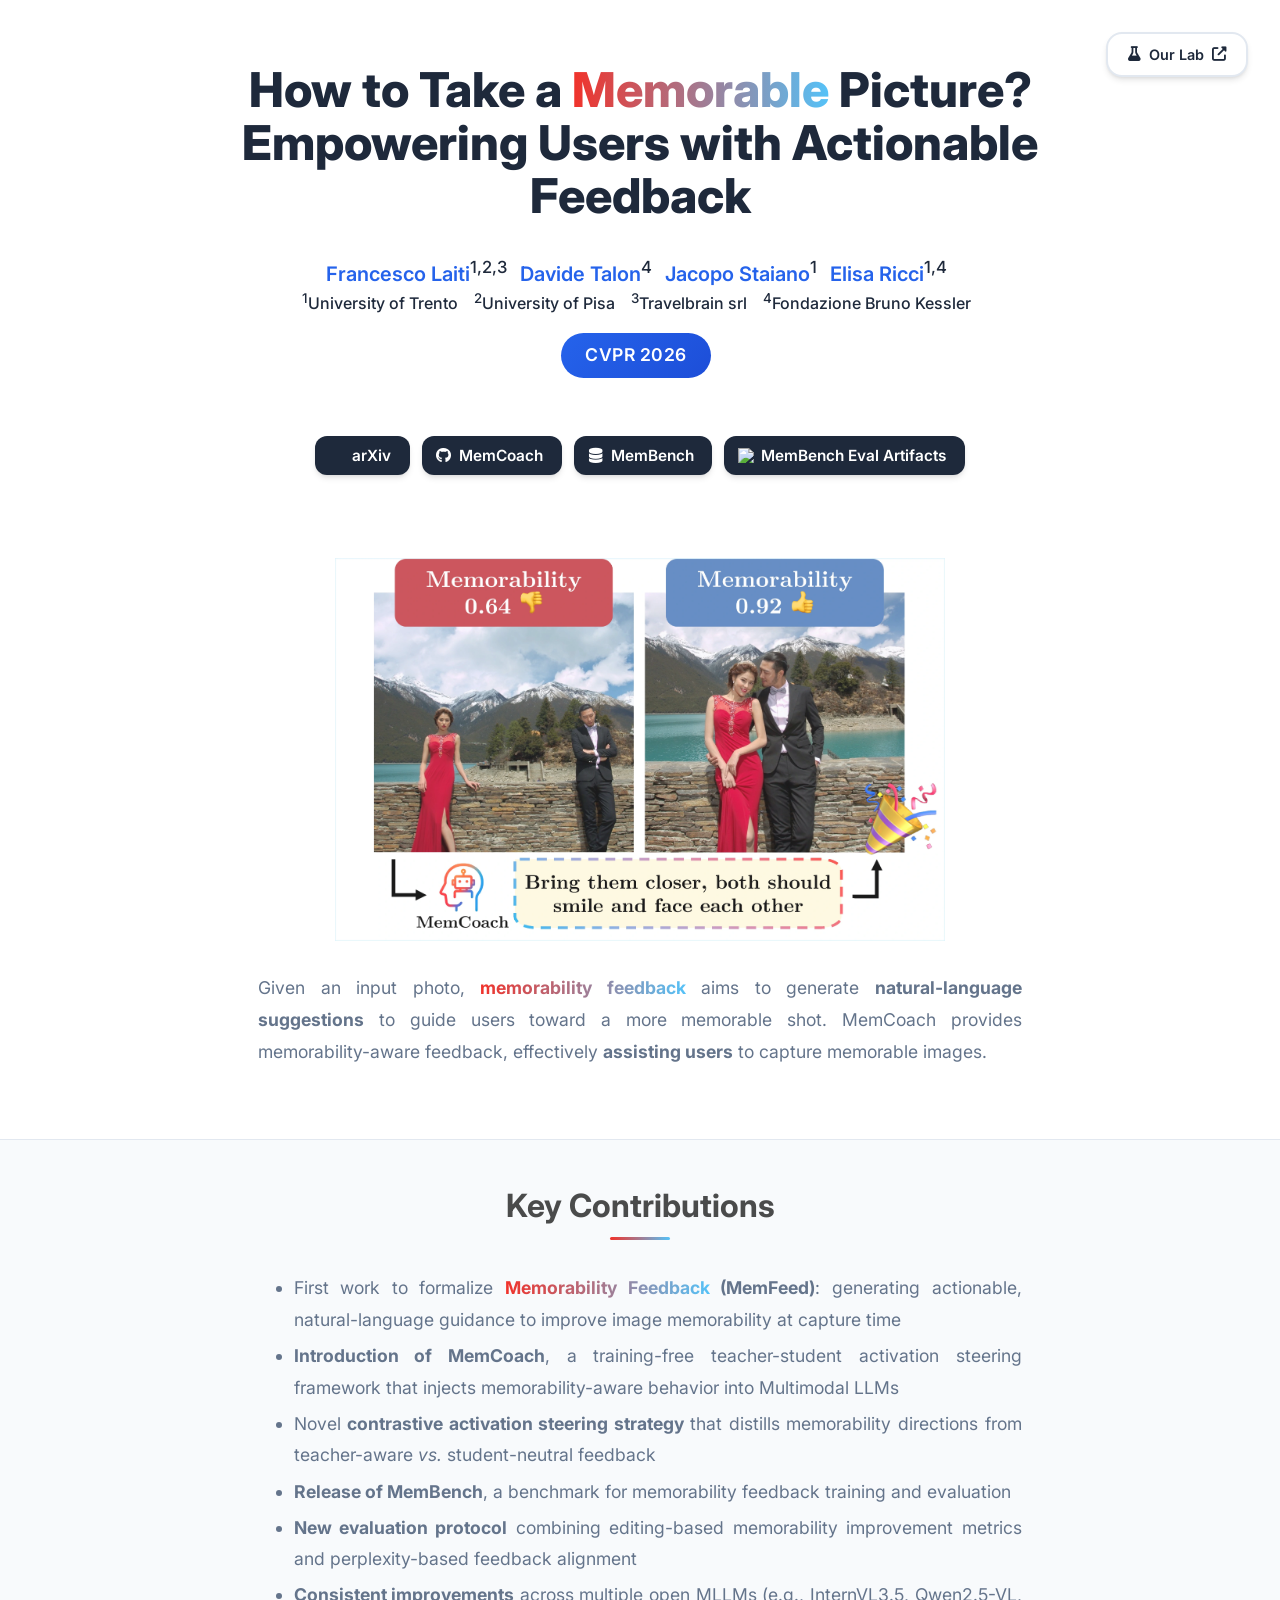
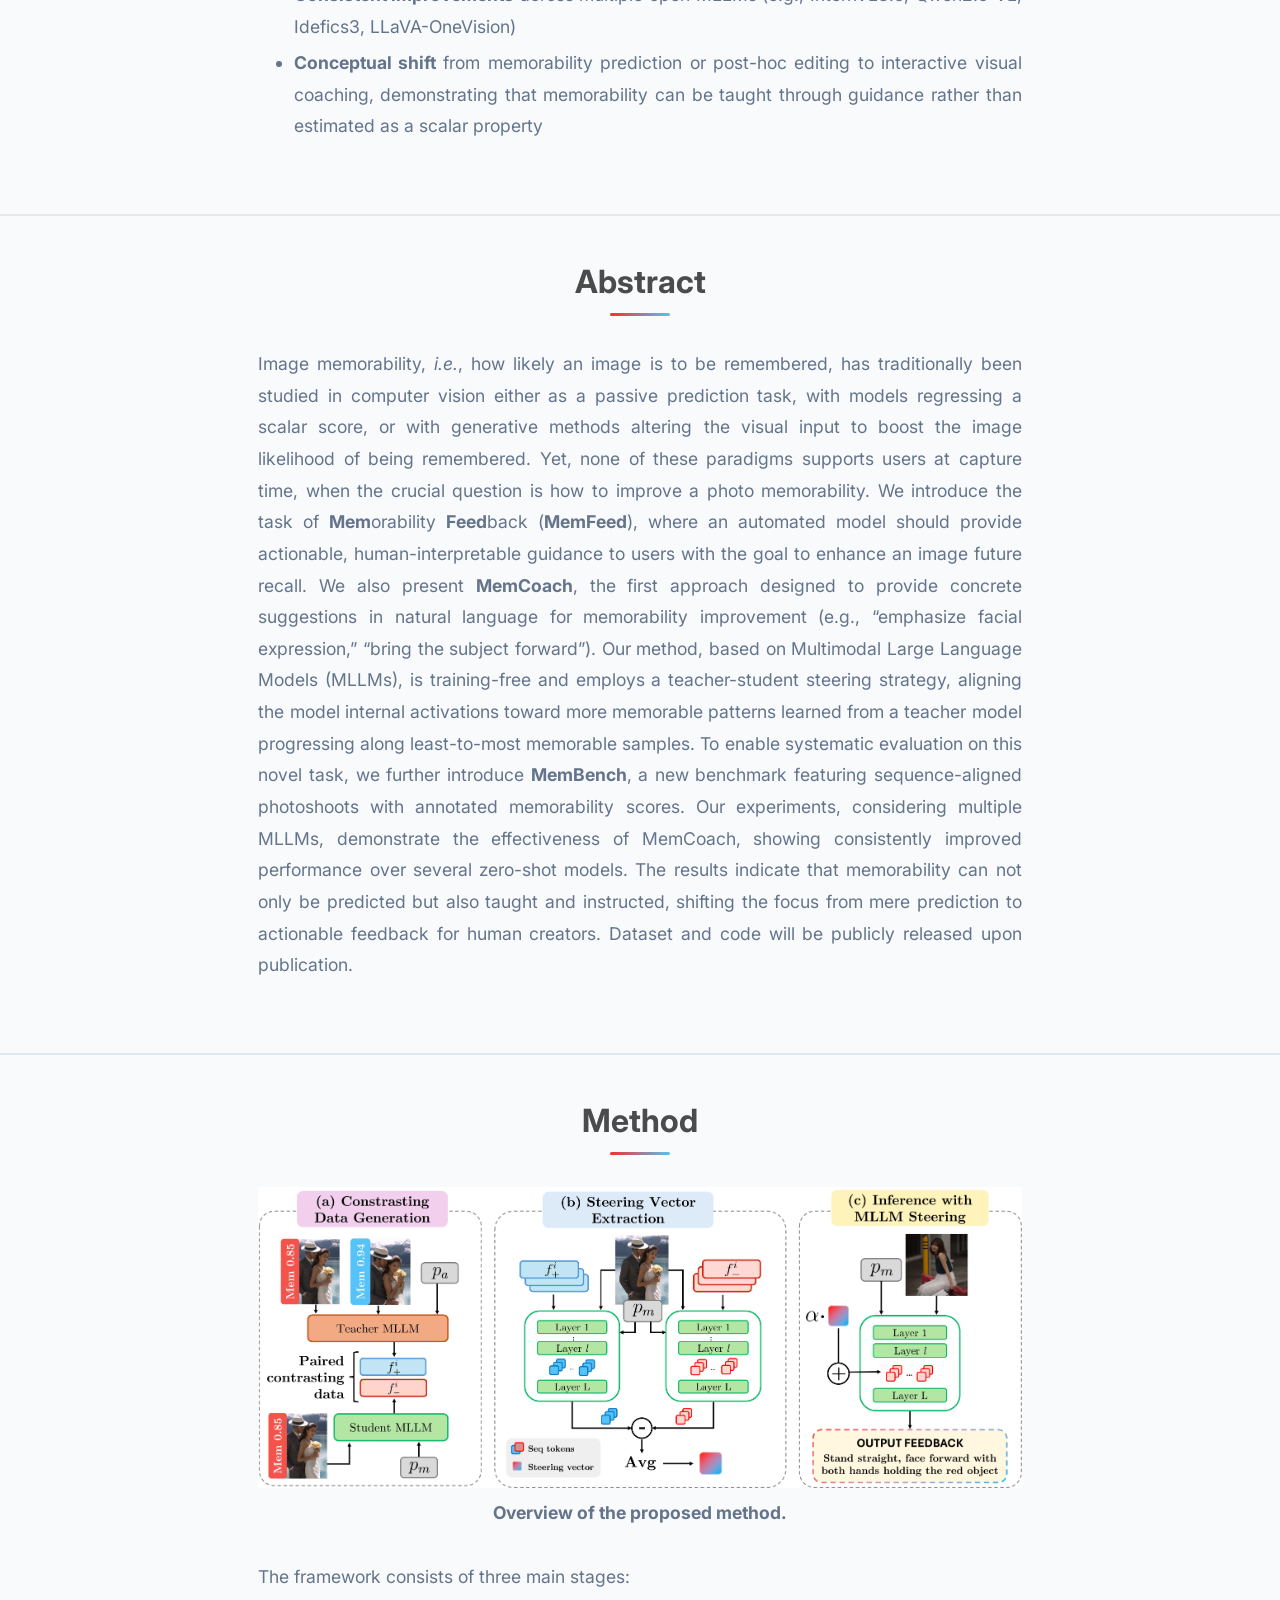
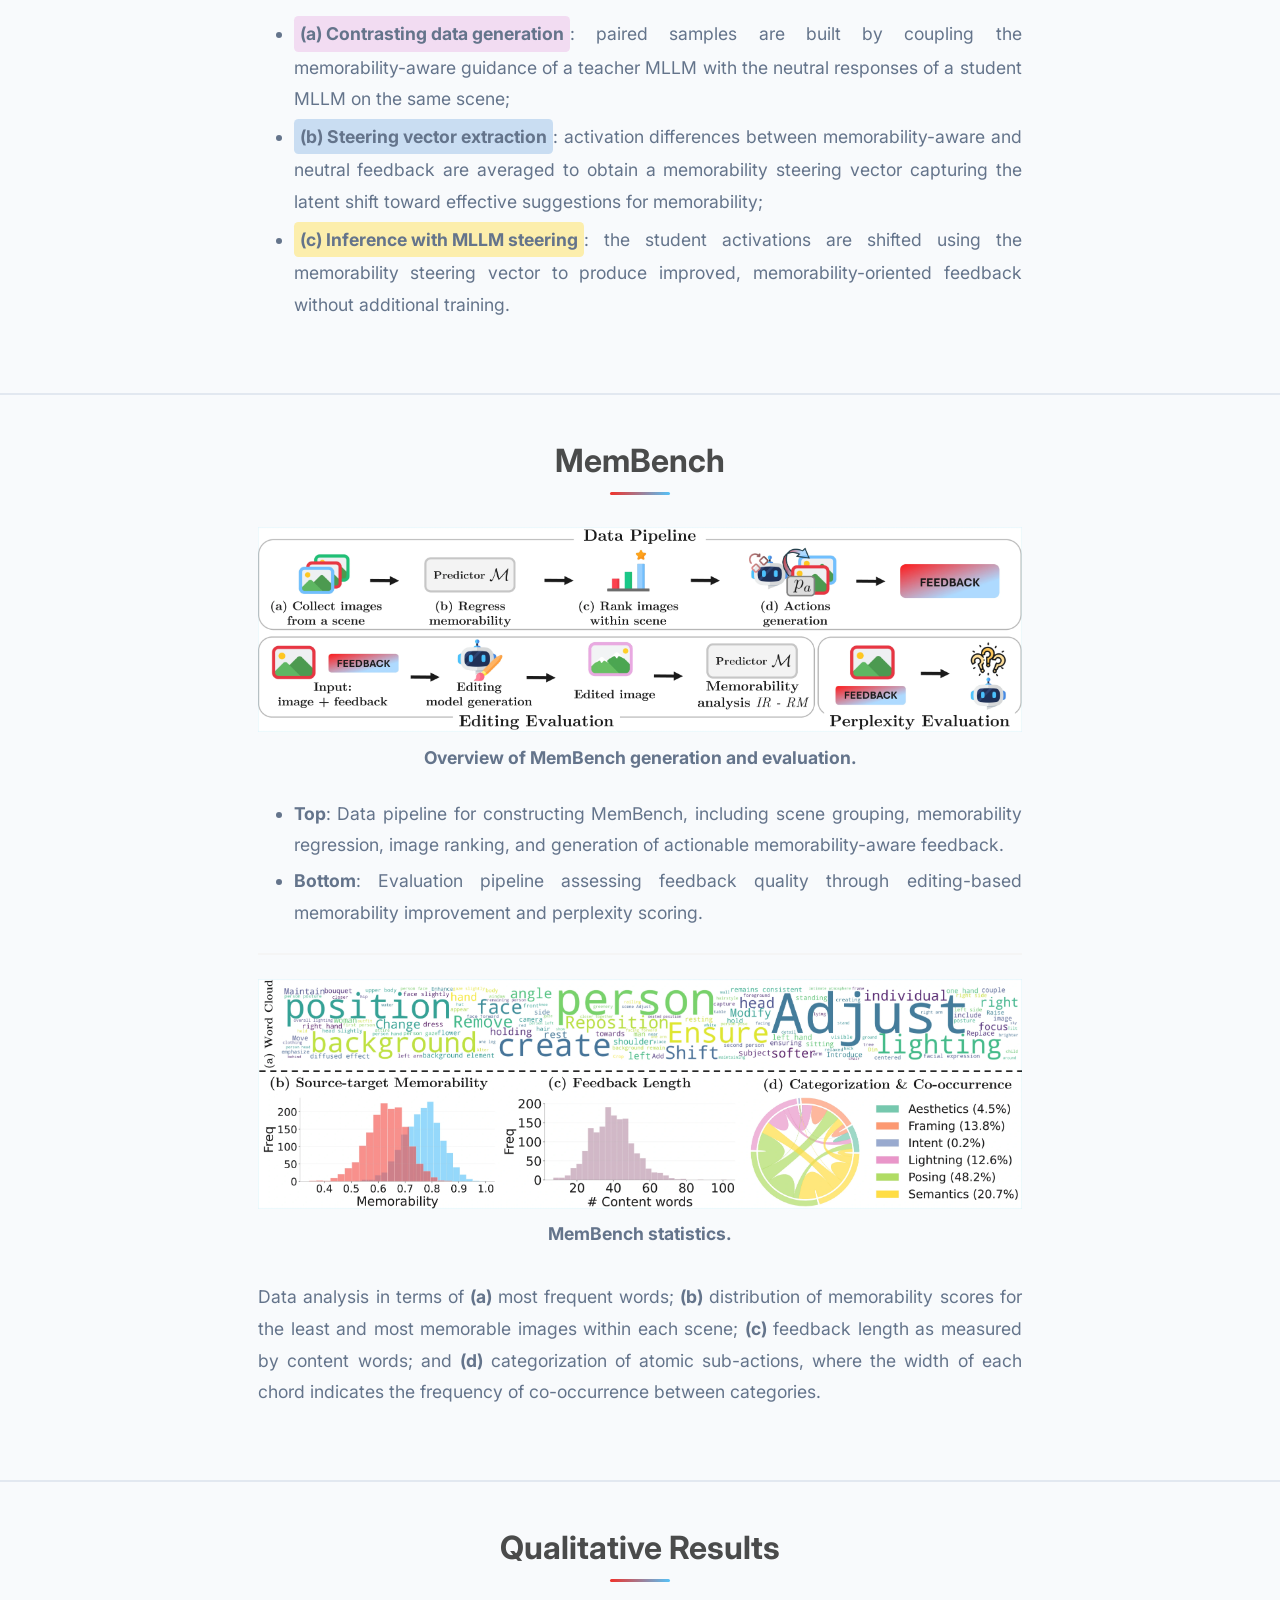
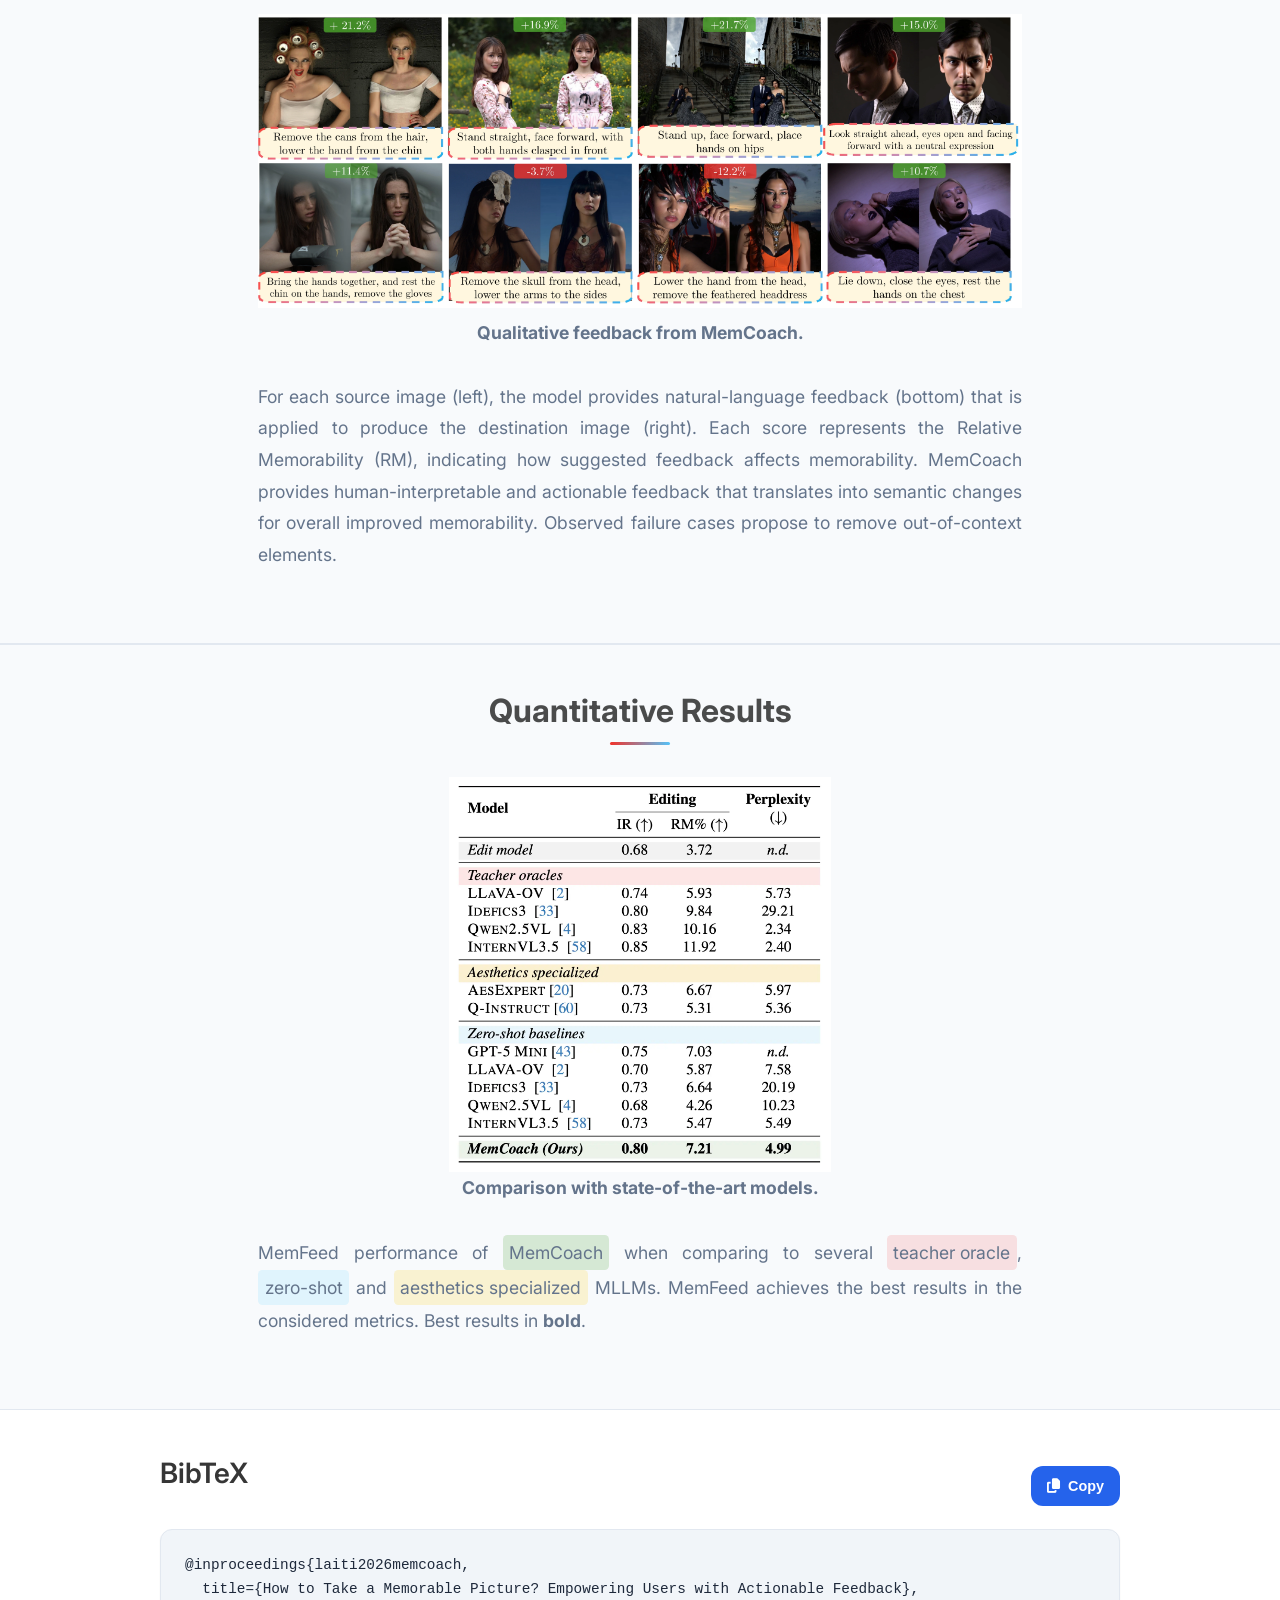
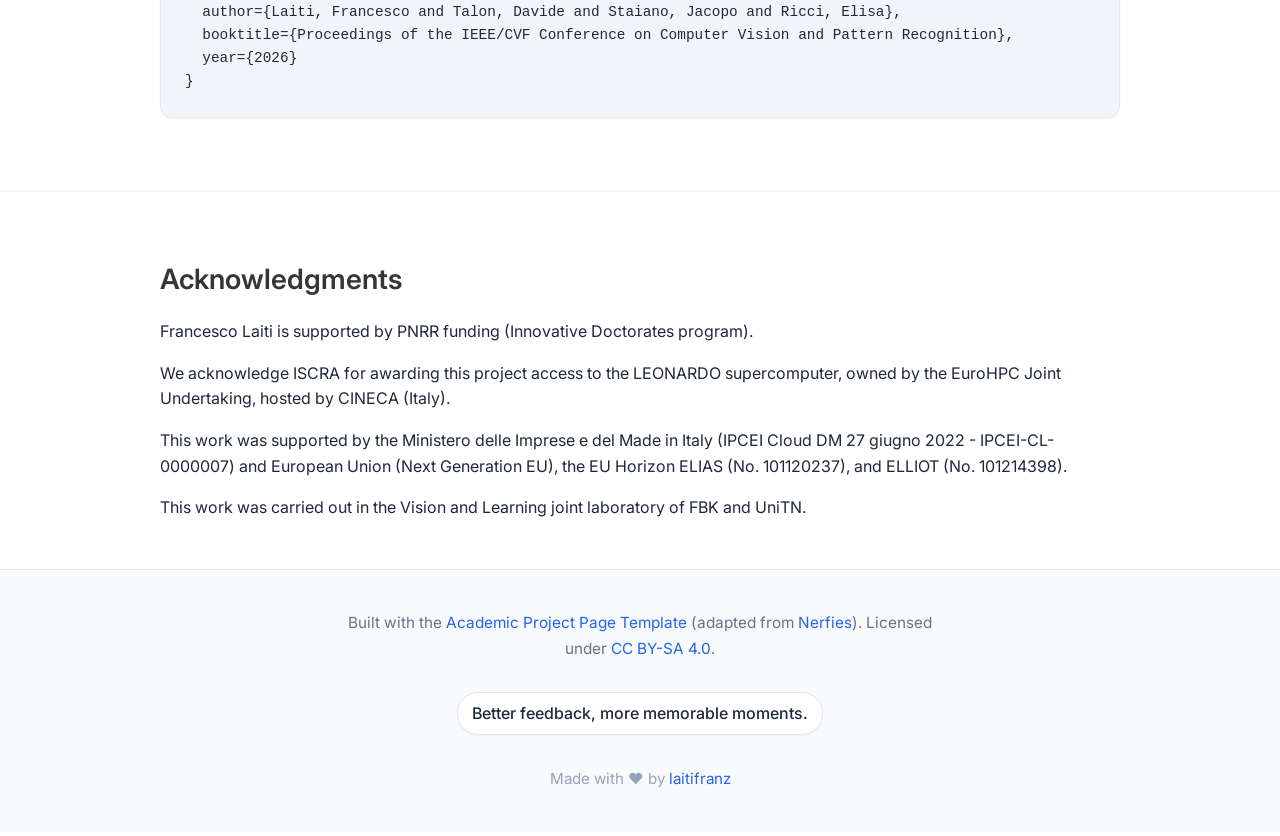
==== commit 0cc500a7: "docs: update author affiliations + add acknowledgments" ====
--- a/docs/index.html
+++ b/docs/index.html
@@ -313,24 +313,26 @@
             <div class="is-size-5 publication-authors">
               <!-- TODO: Replace with your paper authors and their personal links -->
               <span class="author-block">
-                <a href="https://laitifranz.github.io/" target="_blank">Francesco Laiti</a><sup>1,2</sup></span>
+                <a href="https://laitifranz.github.io/" target="_blank">Francesco Laiti</a><sup>1,2,3</sup></span>
                 <span class="author-block">
-                  <a href="https://davidetalon.github.io/" target="_blank">Davide Talon</a><sup>3</sup></span>
+                  <a href="https://davidetalon.github.io/" target="_blank">Davide Talon</a><sup>4</sup></span>
                   <span class="author-block">
                     <a href="https://www.staiano.net/" target="_blank">Jacopo Staiano</a><sup>1</sup></span>
                   <span class="author-block">
-                    <a href="https://eliricci.eu/" target="_blank">Elisa Ricci</a><sup>1,3</sup></span>
+                    <a href="https://eliricci.eu/" target="_blank">Elisa Ricci</a><sup>1,4</sup></span>
             </div>
                   <div class="is-size-6 publication-authors publication-affiliations">
                     <!-- TODO: Replace with your institution and conference/journal info -->
                     <span class="author-block">
-                      University of Trento<sup>1</sup>
+                      <sup>1</sup>University of Trento
                       &nbsp;&nbsp;
-                      University of Pisa<sup>2</sup>
+                      <sup>2</sup>University of Pisa
                       &nbsp;&nbsp;
-                      Fondazione Bruno Kessler<sup>3</sup>
+                      <sup>3</sup>Travelbrain srl
+                      &nbsp;&nbsp;
+                      <sup>4</sup>Fondazione Bruno Kessler
                       <br>
-                      <div class="venue-badge">CVPR 2026 🎉</div>
+                      <div class="venue-badge">CVPR 2026</div>
                     </span>
                     <!-- TODO: Remove this line if no equal contribution -->
                     <!-- <span class="eql-cntrb"><small><br><sup>*</sup>Indicates Equal Contribution</small></span> -->
@@ -376,7 +378,7 @@
                   <a href="https://huggingface.co/datasets/laitifranz/MemBench" target="_blank"
                   class="external-link button is-normal is-rounded is-dark">
                   <span class="icon">
-                    <img src="https://huggingface.co/front/assets/huggingface_logo-noborder.svg" alt="Hugging Face" style="width:1em;height:1em;vertical-align:-0.125em;">
+                    <i class="fas fa-database"></i>
                   </span>
                   <span>MemBench</span>
                   </a>
@@ -728,7 +730,27 @@
 </section>
 <!--End BibTex citation -->
 
-
+<hr>
+
+<!-- Acknowledgments citation -->
+<section class="section" id="Acknowledgments">
+  <div class="container is-max-desktop content">
+    <h2 class="title">Acknowledgments</h2>
+    <p>
+      Francesco Laiti is supported by PNRR funding (Innovative Doctorates program).
+    </p>
+    <p>
+      We acknowledge ISCRA for awarding this project access to the LEONARDO supercomputer, owned by the EuroHPC Joint Undertaking, hosted by CINECA (Italy). 
+    </p>
+    <p>
+      This work was supported by the Ministero delle Imprese e del Made in Italy (IPCEI Cloud DM 27 giugno 2022 - IPCEI-CL-0000007) and European Union (Next Generation EU), the EU Horizon ELIAS (No. 101120237), and ELLIOT (No. 101214398). 
+    </p>
+    <p>
+      This work was carried out in the Vision and Learning joint laboratory of FBK and UniTN. 
+    </p>
+  </div>
+</section>
+<!-- End Acknowledgments citation -->
 
 
   <footer class="footer project-footer">
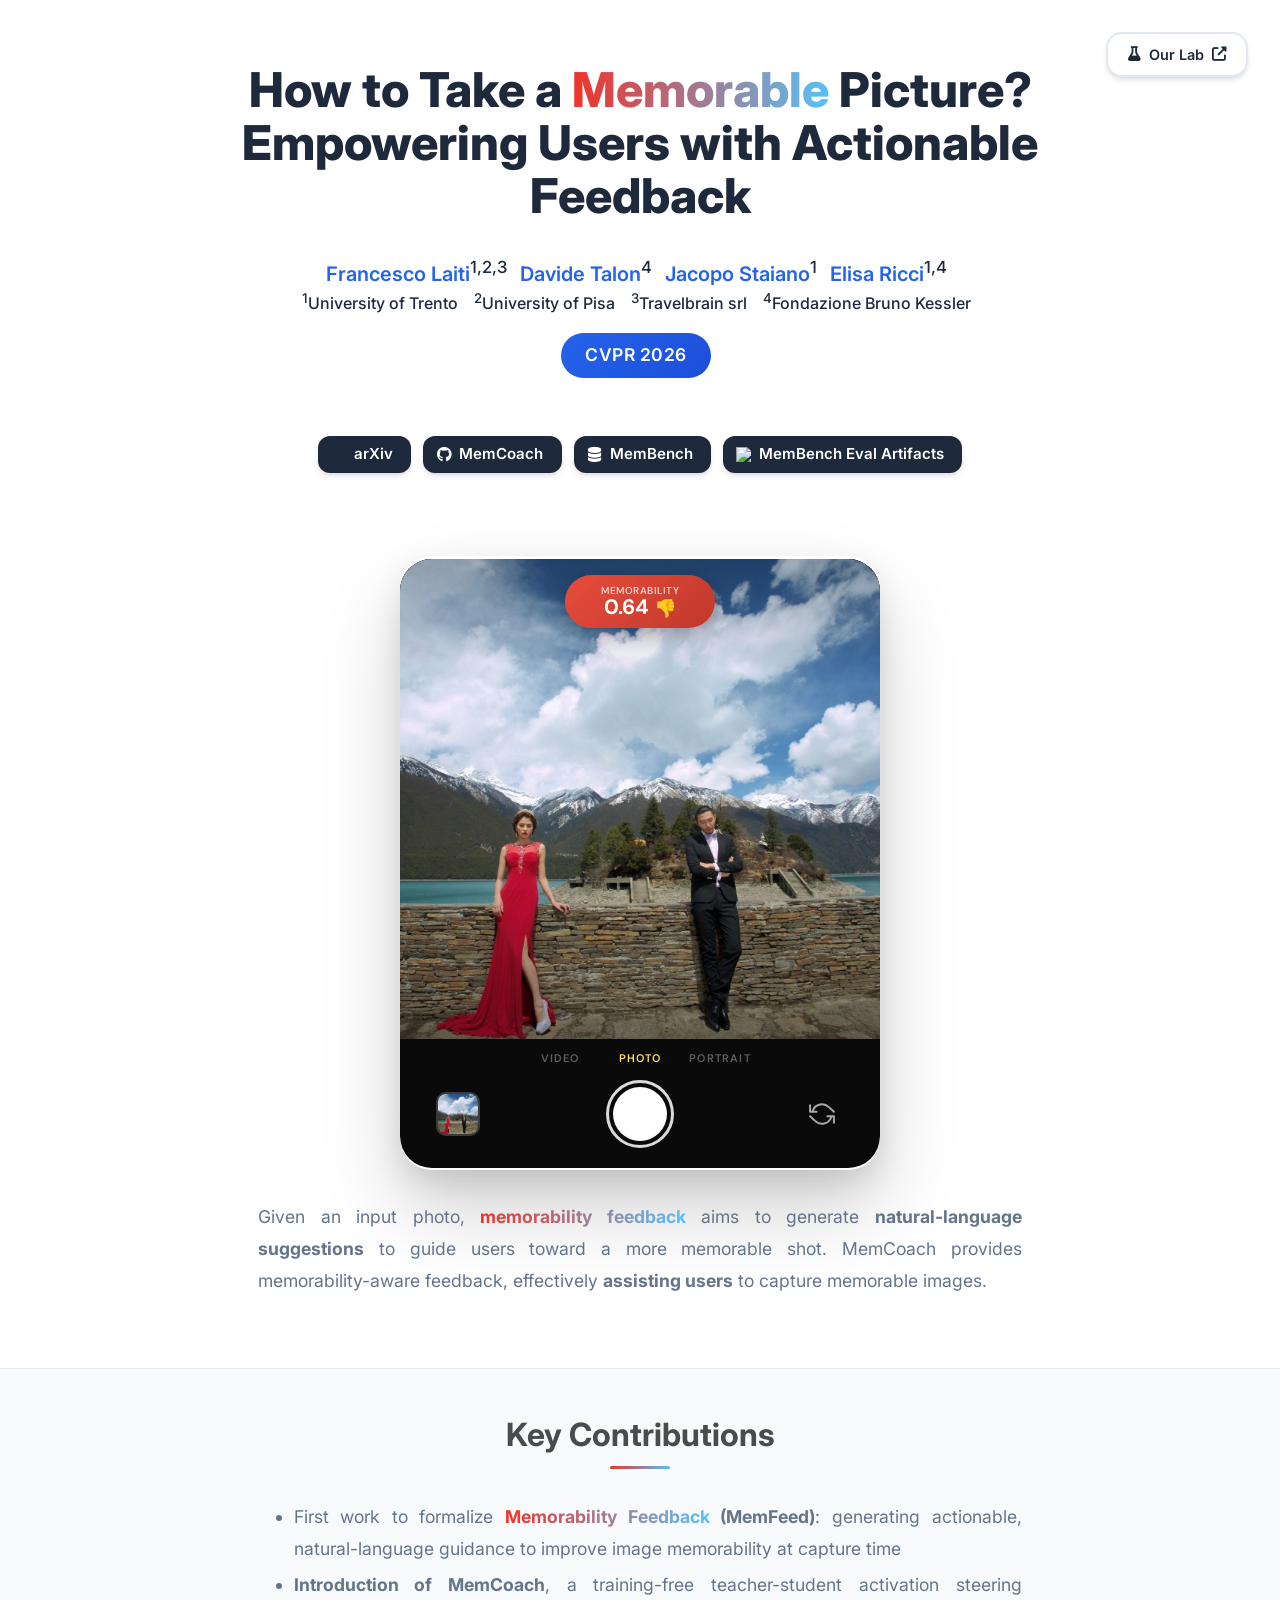
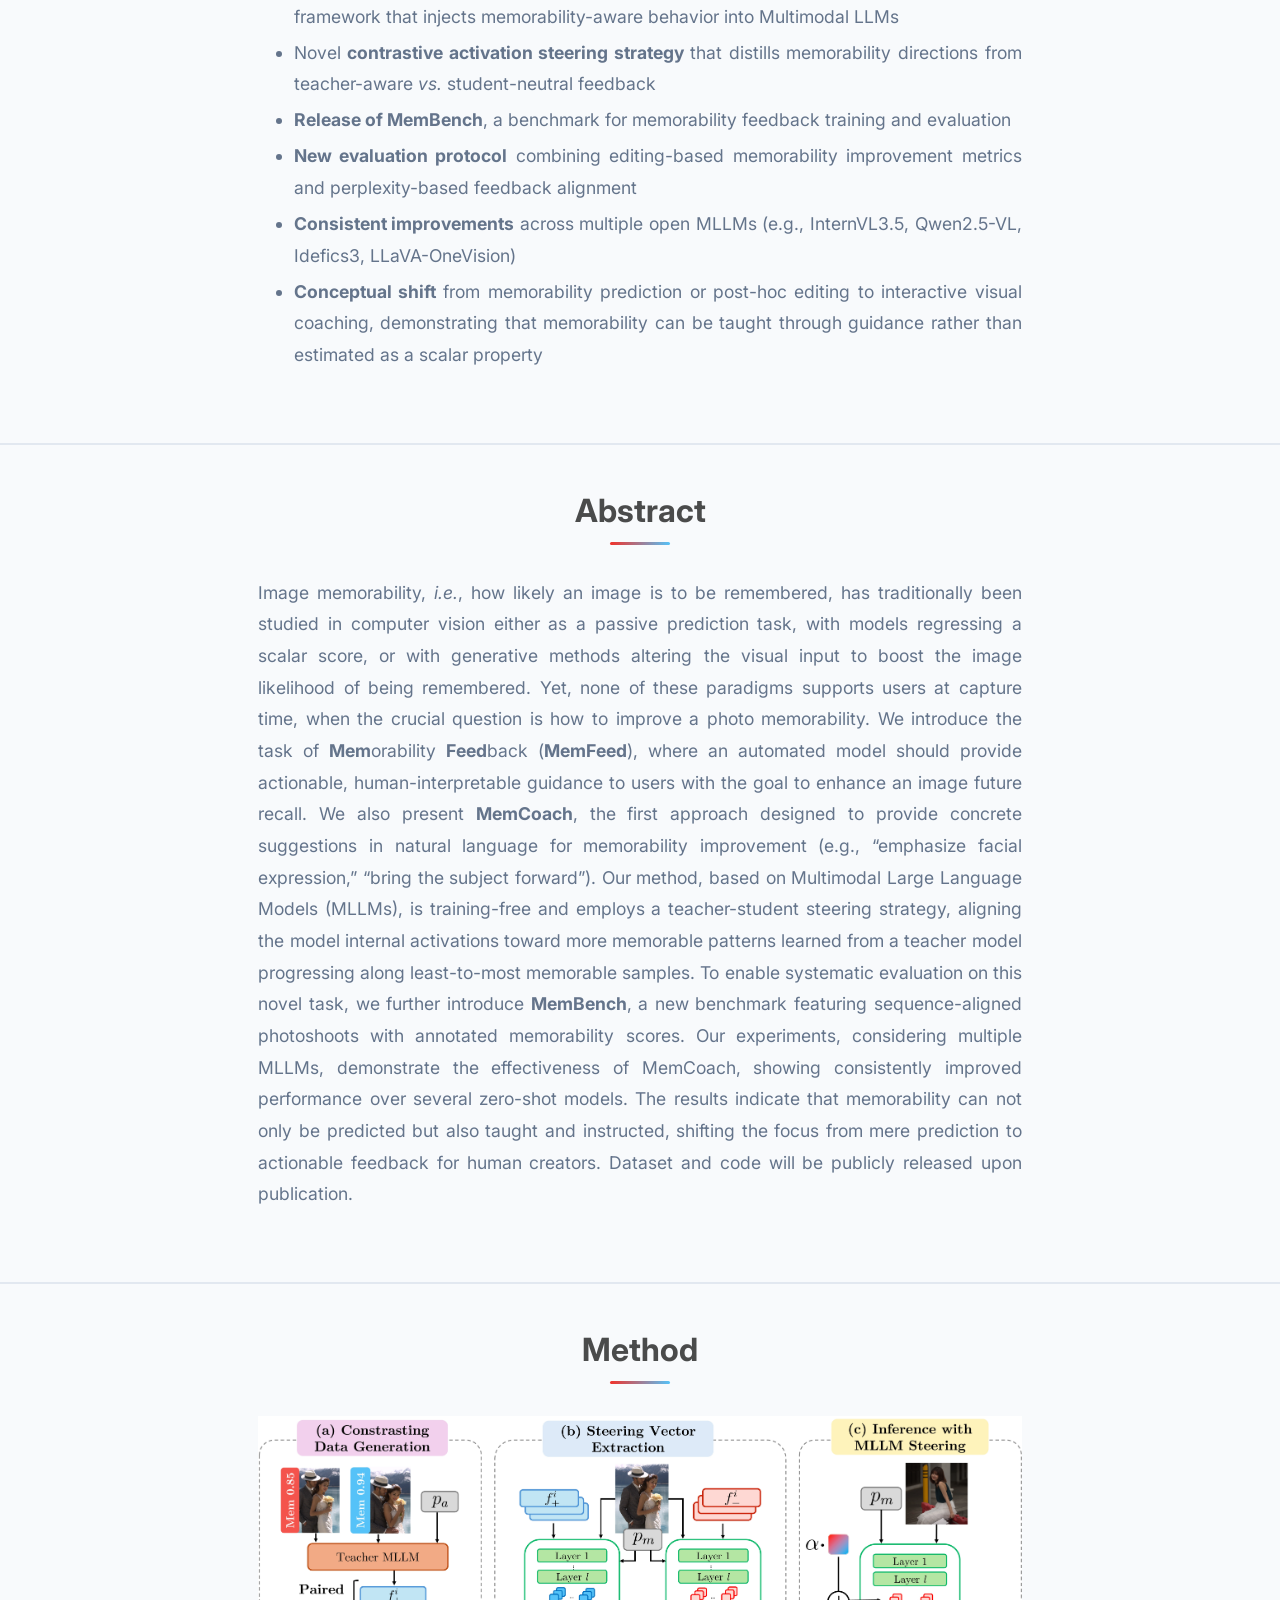
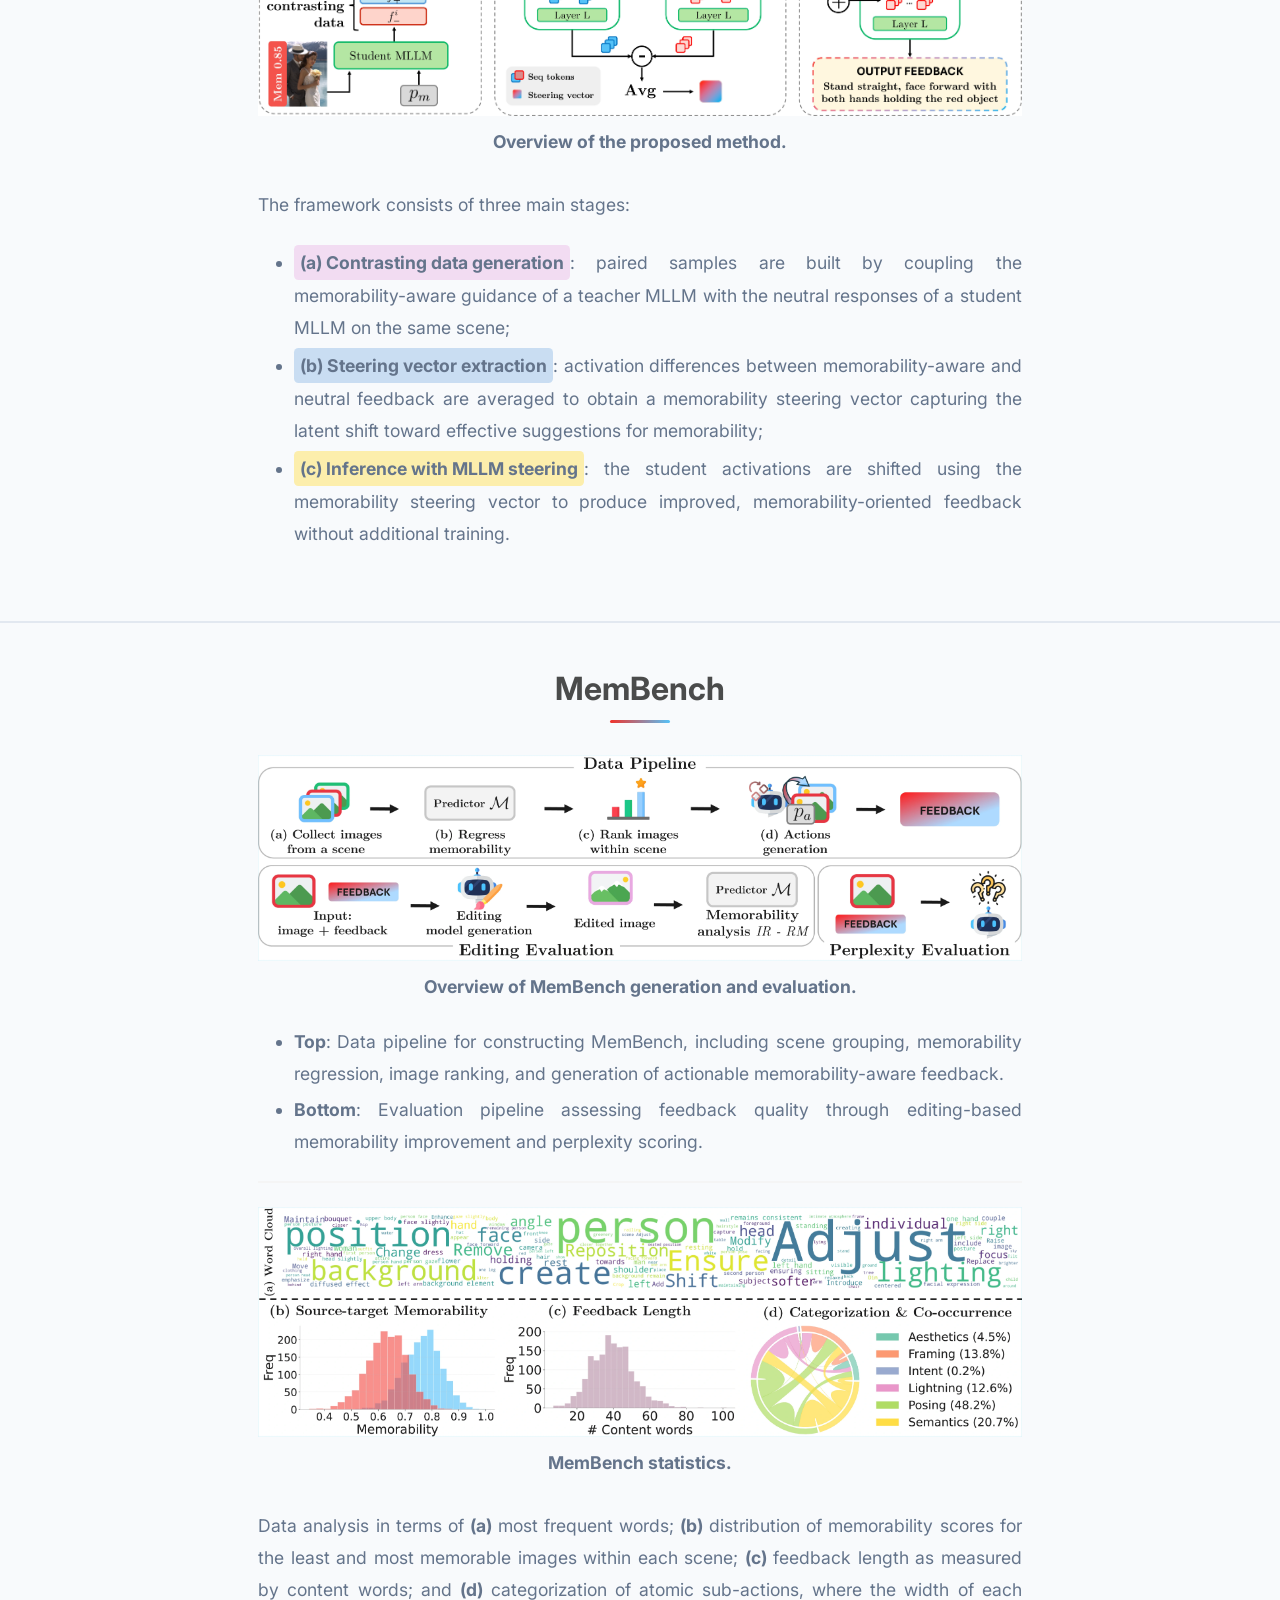
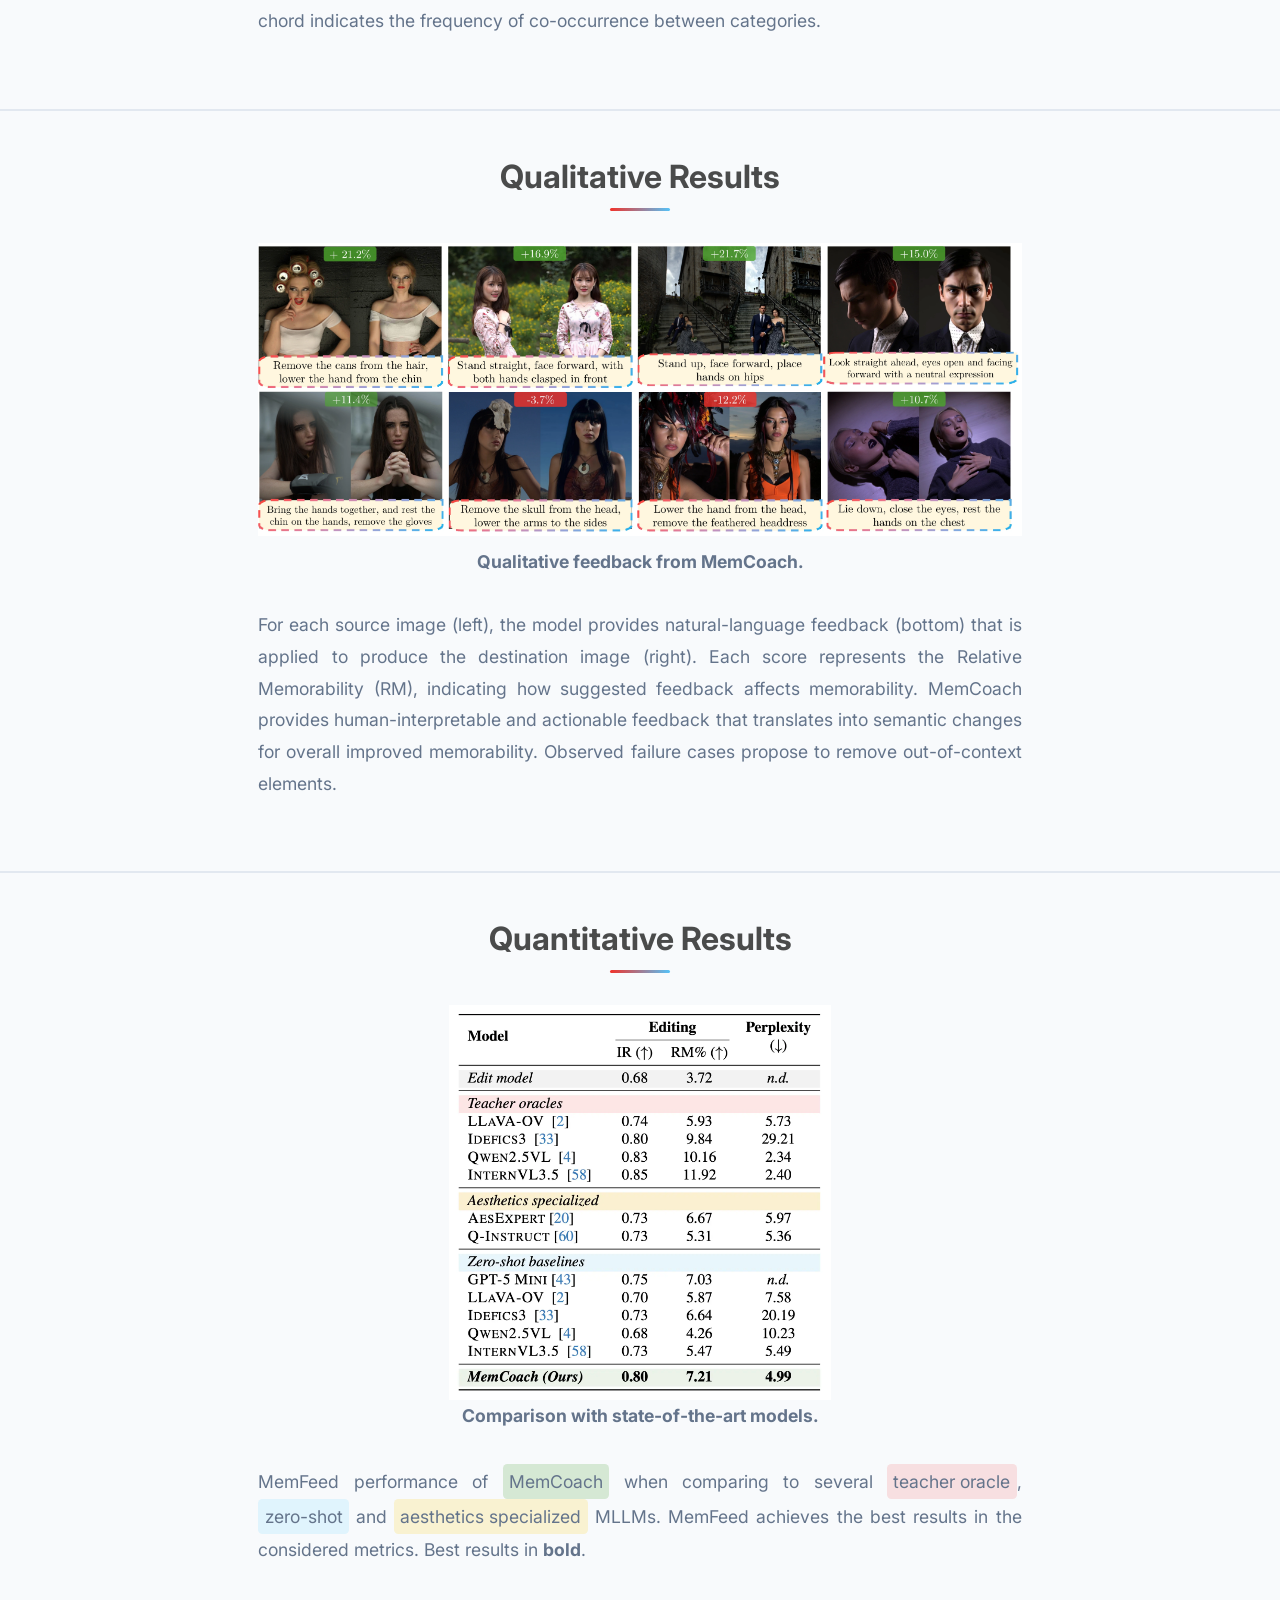
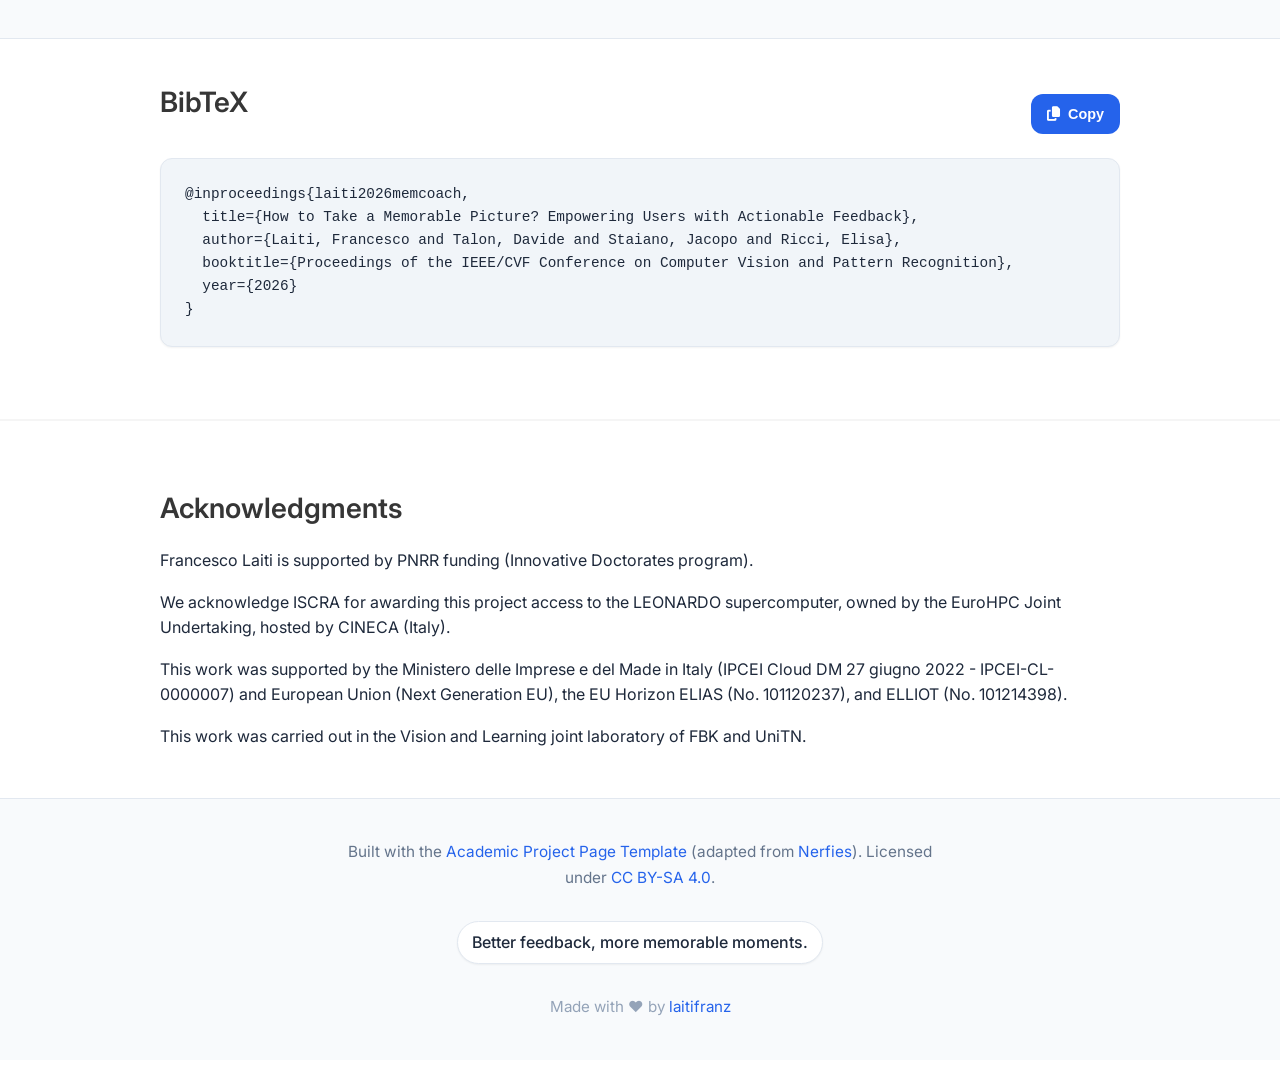
==== commit d114c0d6: "feat: add animated teaser + llms.txt cheat sheet" ====
--- a/docs/index.html
+++ b/docs/index.html
@@ -405,22 +405,27 @@
 
 <section class="section" style="padding-top: 0;">
   <div class="container is-max-desktop">
-      <!-- Teaser. -->
-      <div class="columns is-centered has-text-centered">
-          <div class="column is-four-fifths">
-              <div class="content has-text-justified">
-                  <img src="./static/images/paper/teaser.webp" alt="MemCoach teaser" style="width: 80%; height: auto; display: block; margin: 0 auto;"/>
-                  <br>
-                  <p>
-                    Given an input photo, <b><span class="gradienttext">memorability feedback</span></b> aims to
-                    generate <b>natural-language suggestions</b> to guide users toward a
-                    more memorable shot. MemCoach provides memorability-aware
-                    feedback, effectively <b>assisting users</b> to capture memorable images.
-                  </p>
-              </div>
-          </div>
-      </div>
-      <!--/ Teaser. -->
+    <div class="columns is-centered has-text-centered">
+      <div class="column is-four-fifths">
+        <div class="content has-text-justified">
+        <iframe
+          src="./static/images/teaser/teaser_animation.html"
+          style="width: 100%; max-width: 480px; aspect-ratio: 480 / 614; border: none; display: block; margin: 0 auto; border-radius: 32px; box-shadow: 0 40px 80px rgba(0,0,0,0.18), 0 12px 28px rgba(0,0,0,0.10);"
+          scrolling="no"
+          loading="lazy"
+          title="MemCoach Animation">
+        </iframe>
+
+          <br>
+          <p>
+            Given an input photo, <b><span class="gradienttext">memorability feedback</span></b> aims to
+            generate <b>natural-language suggestions</b> to guide users toward a
+            more memorable shot. MemCoach provides memorability-aware
+            feedback, effectively <b>assisting users</b> to capture memorable images.
+          </p>
+        </div>
+      </div>
+    </div>
   </div>
 </section>
 
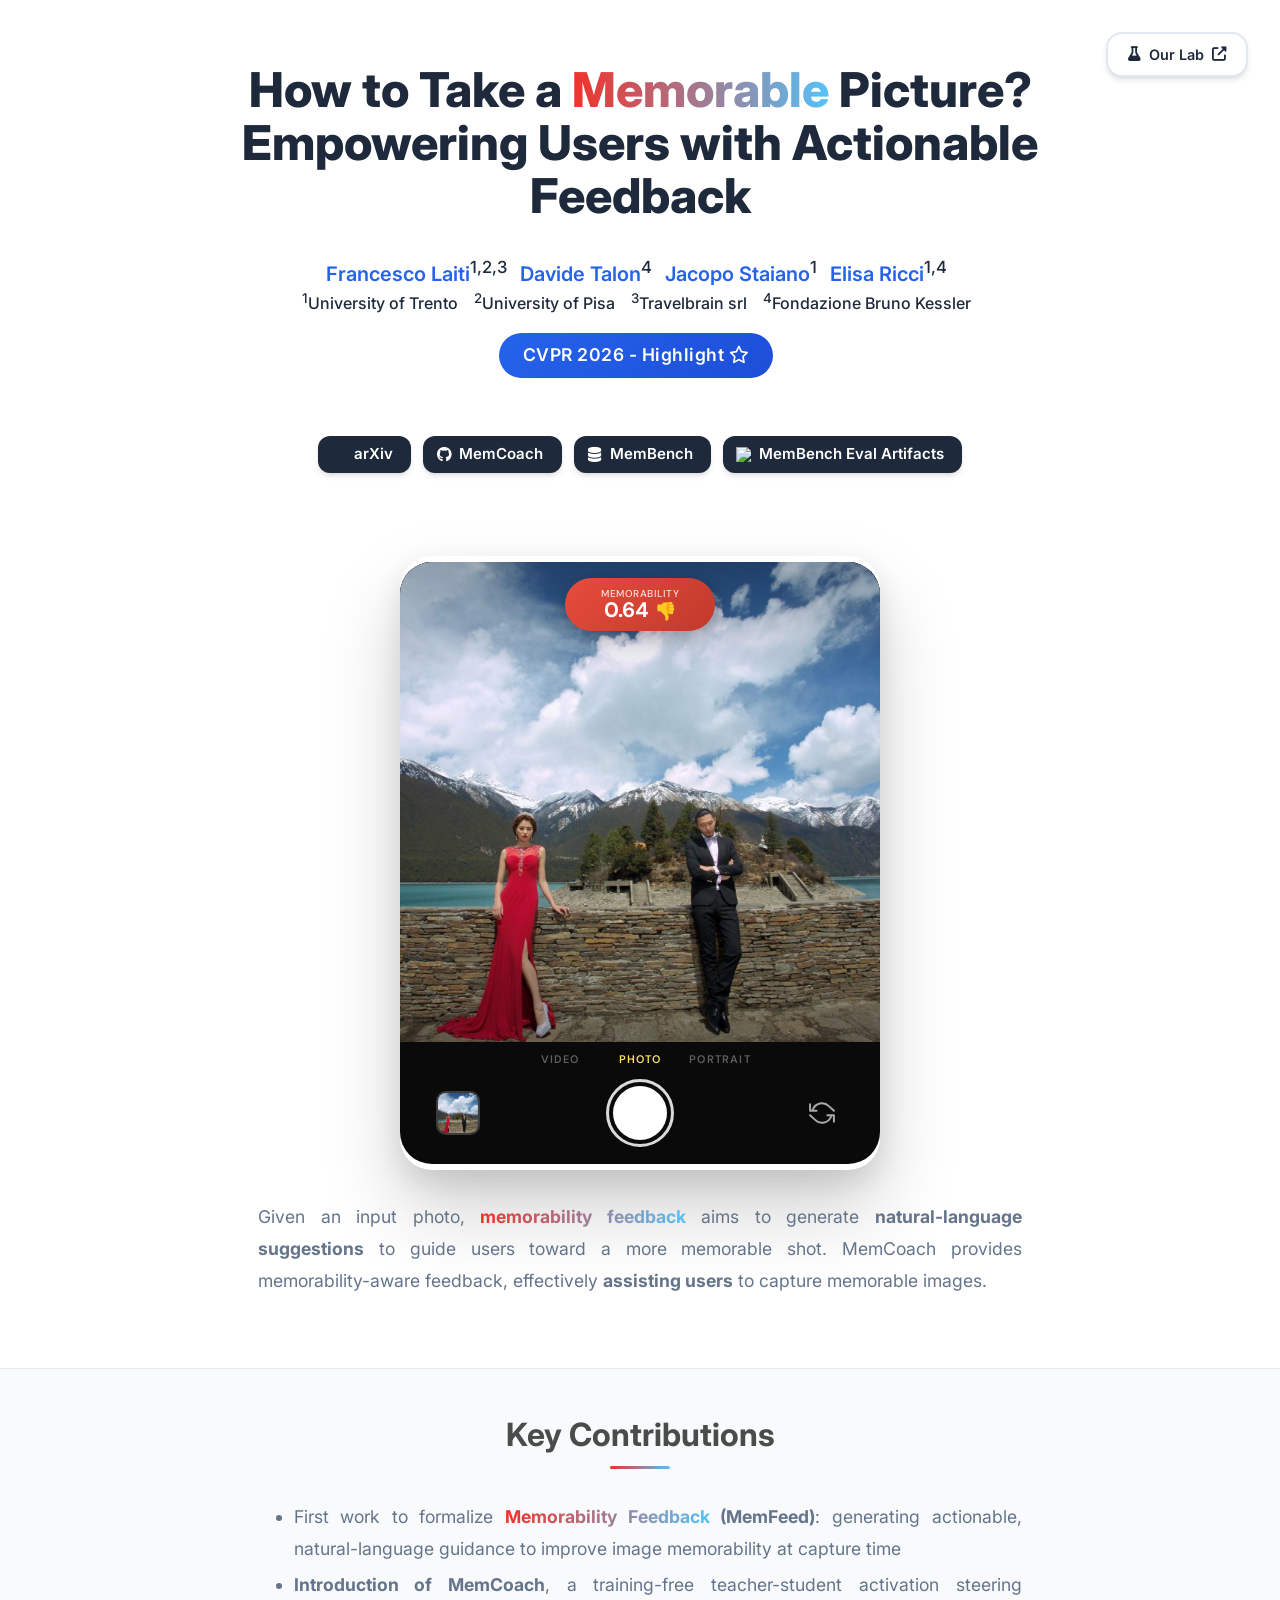
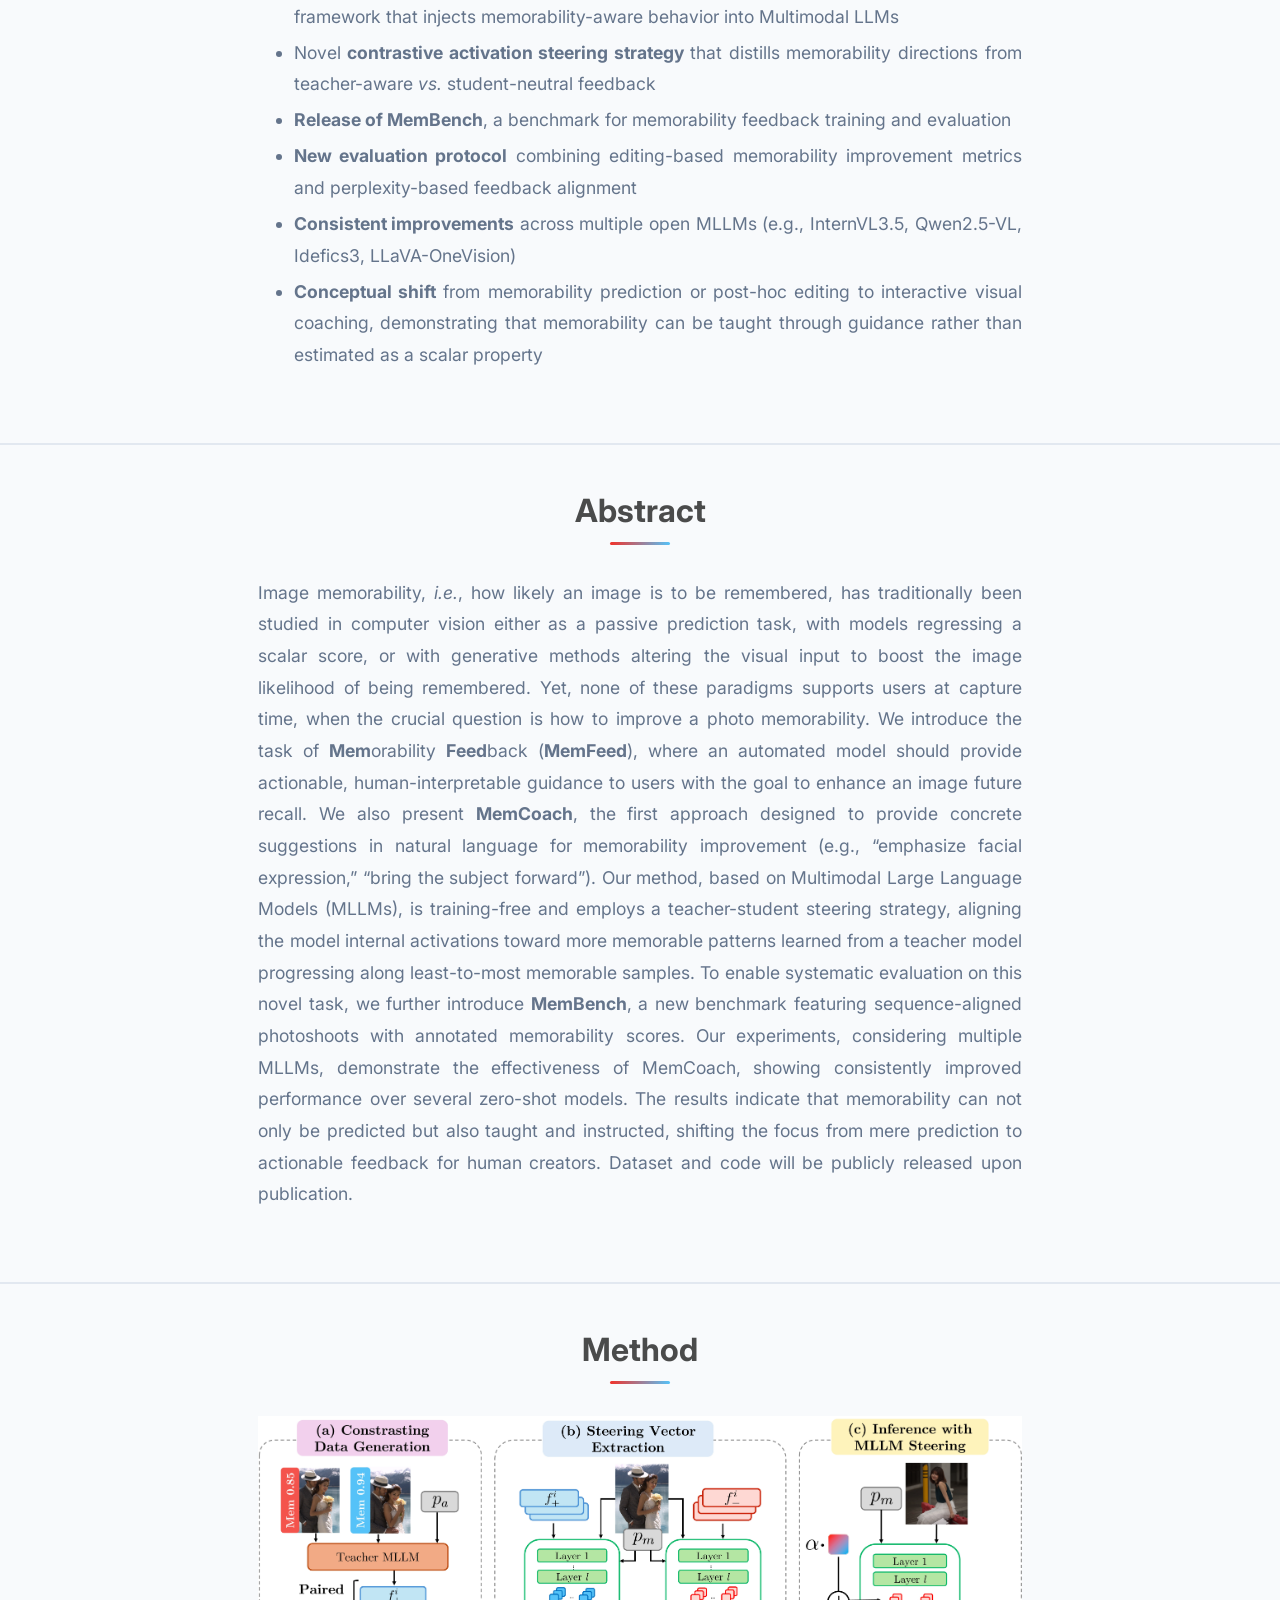
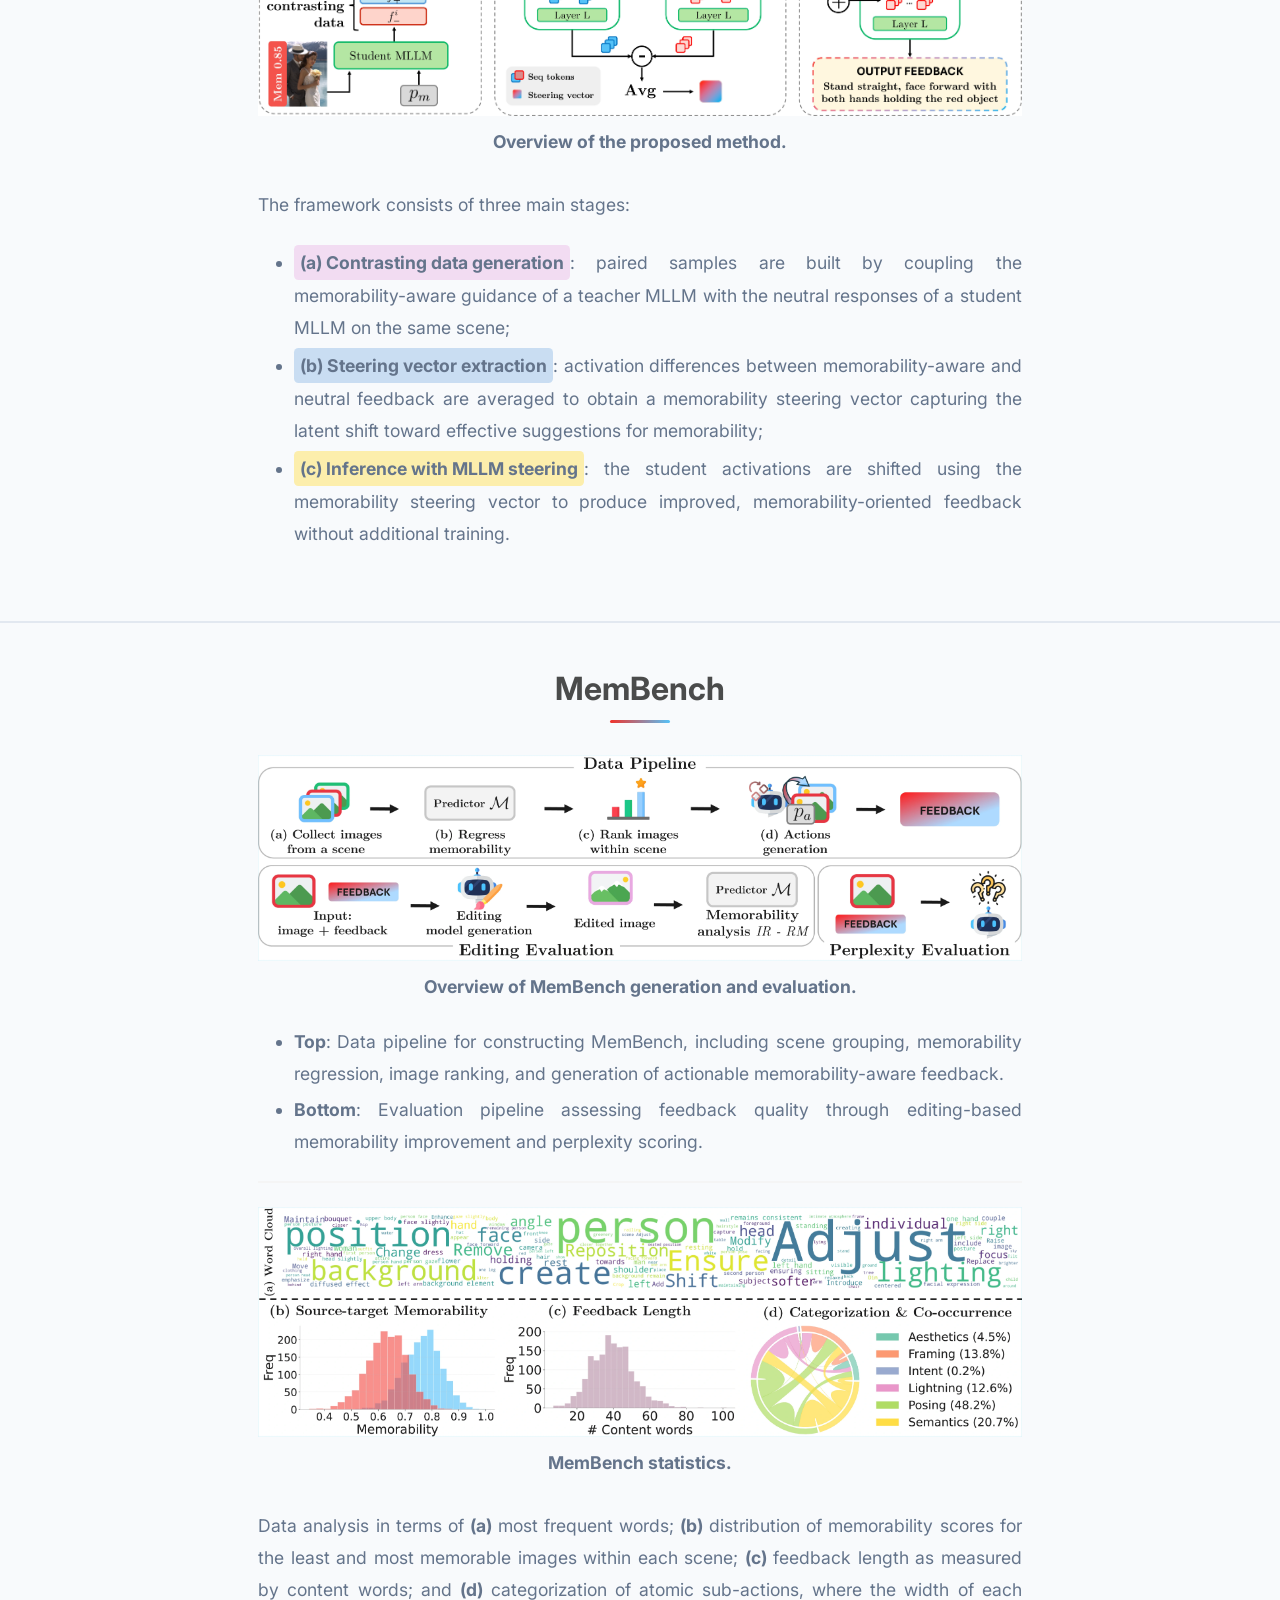
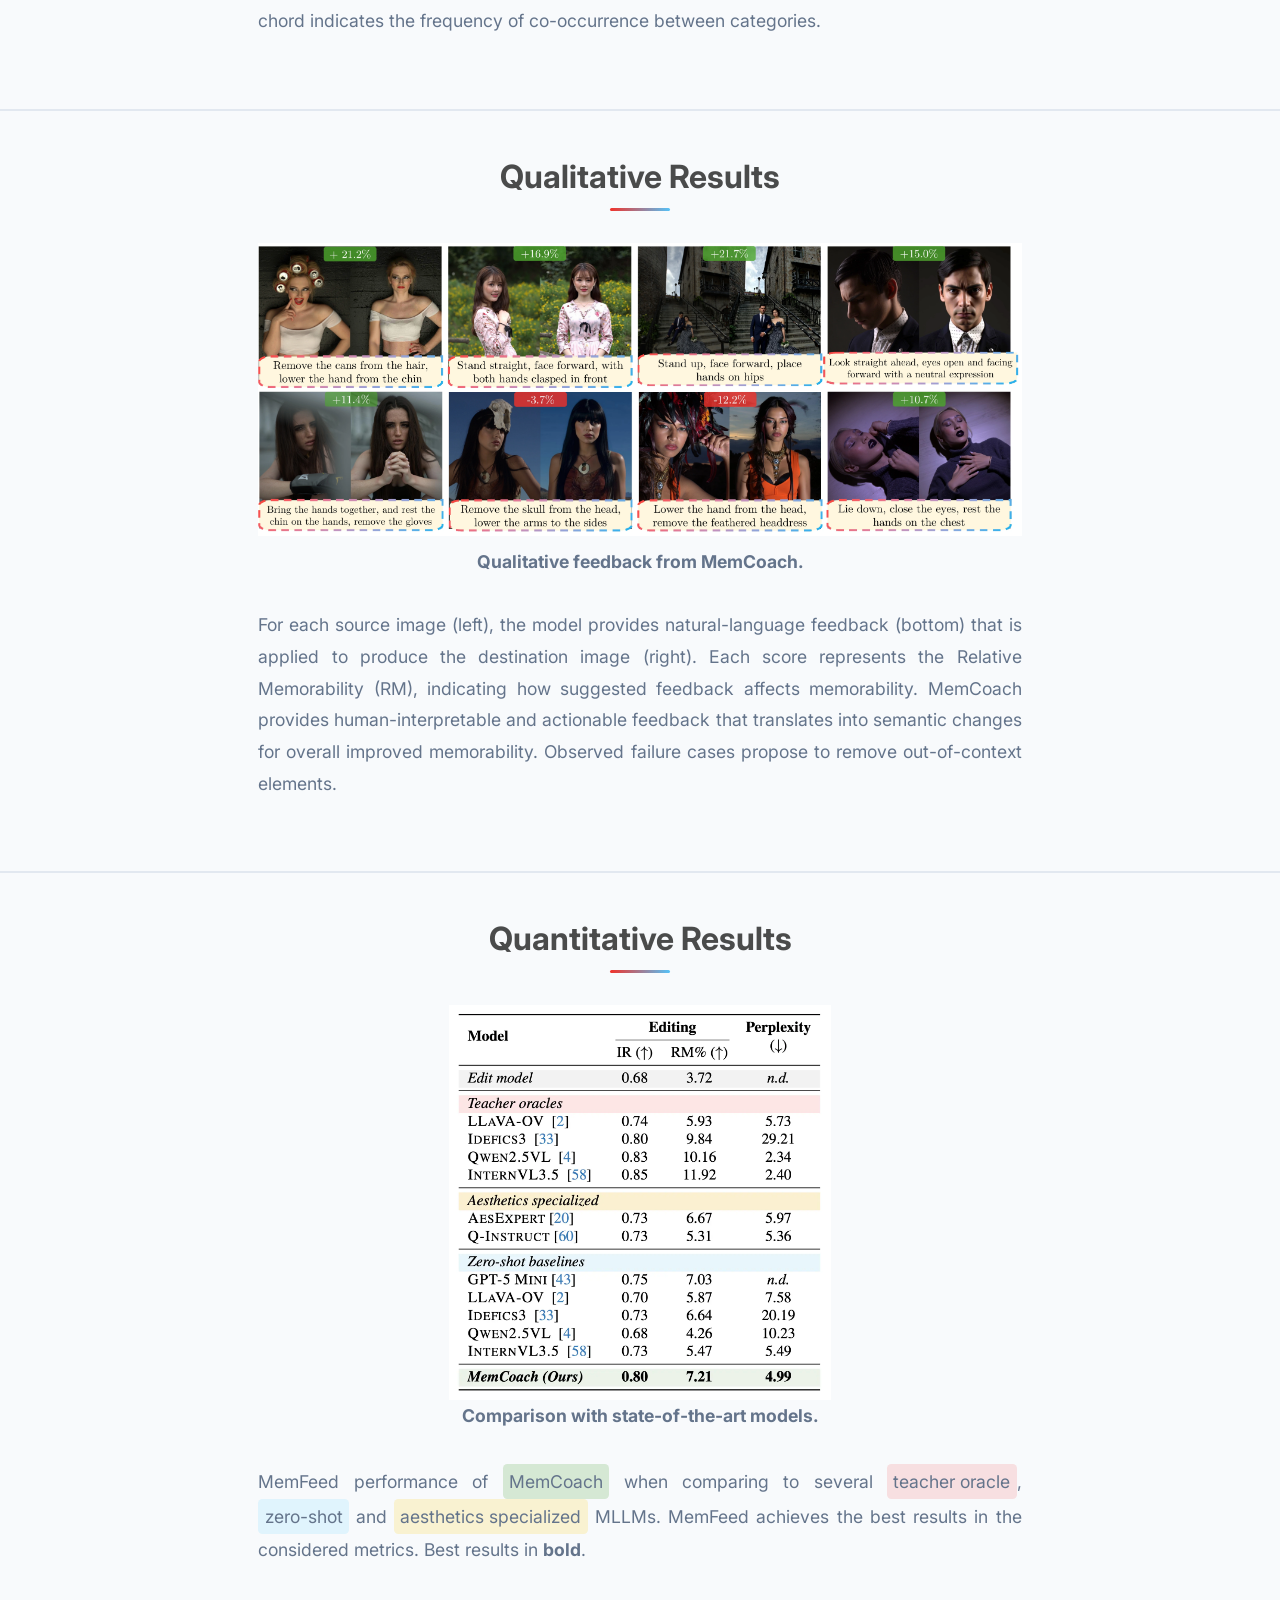
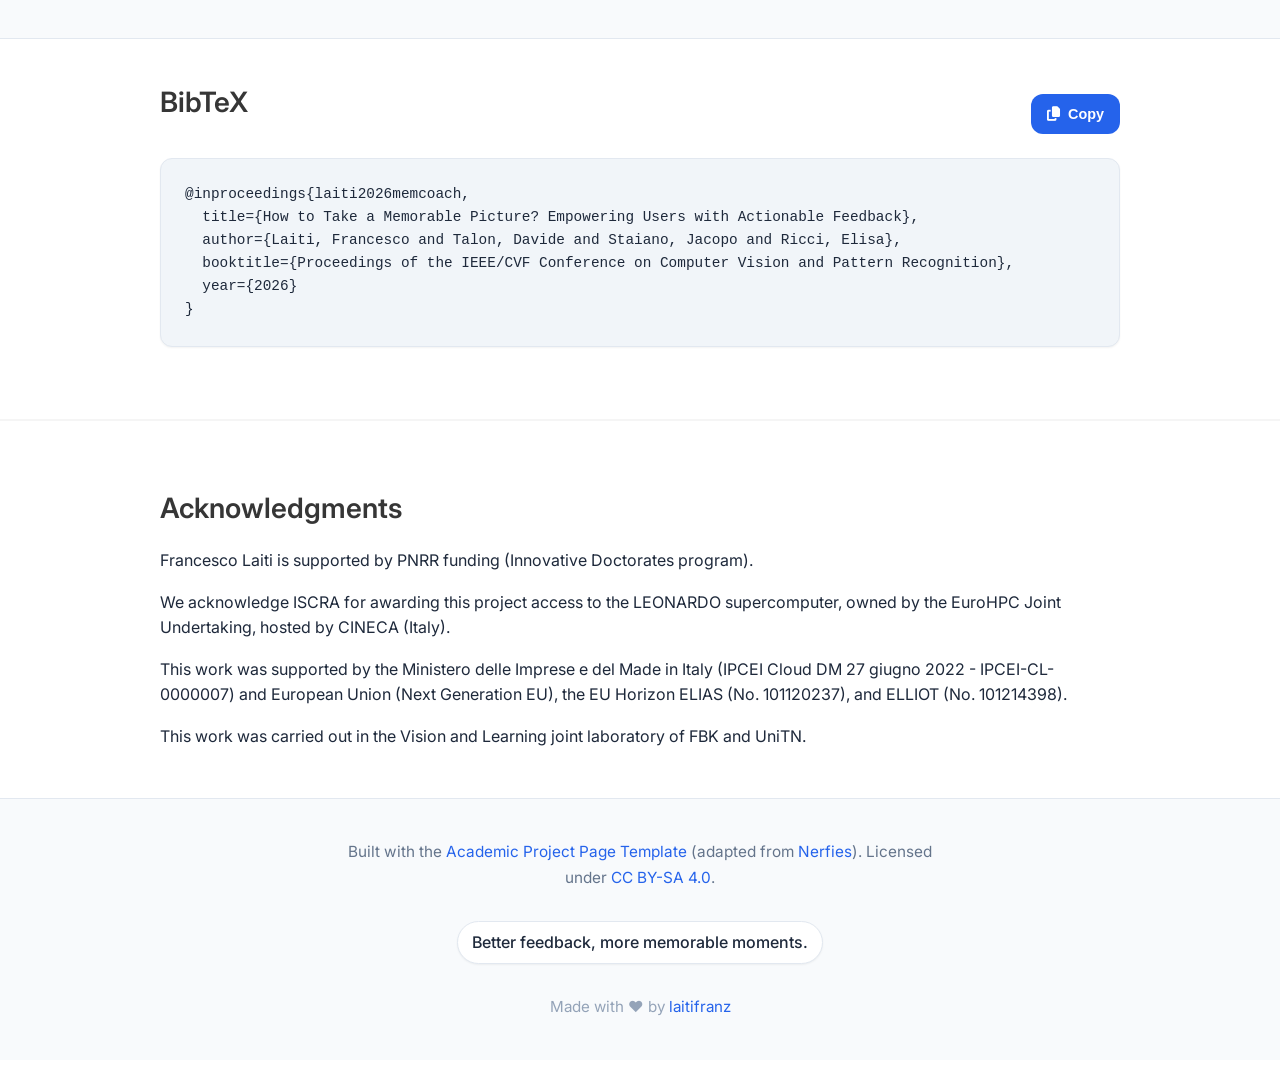
==== commit 64a2e1f4: "docs: update metadata and badge cvpr" ====
--- a/docs/index.html
+++ b/docs/index.html
@@ -6,7 +6,7 @@
   
   <!-- Primary Meta Tags -->
   <meta name="title" content="How to Take a Memorable Picture? Empowering Users with Actionable Feedback - Francesco Laiti, Davide Talon, Jacopo Staiano, Elisa Ricci">
-  <meta name="description" content="[CVPR 2026] MemCoach: Training-Free MLLM for Actionable Image Memorability Feedback">
+  <meta name="description" content="[CVPR'26 Highlight] MemCoach: Steering-based MLLM for Actionable Image Memorability Feedback">
   <meta name="keywords" content="memorability, mllm, vlm, computational photography, perceptual understanding, visual assistant, machine learning, computer vision, AI">
   <meta name="author" content="Francesco Laiti, Davide Talon, Jacopo Staiano, Elisa Ricci">
   <meta name="robots" content="index, follow">
@@ -16,7 +16,7 @@
   <meta property="og:type" content="article">
   <meta property="og:site_name" content="University of Trento, University of Pisa, Fondazione Bruno Kessler">
   <meta property="og:title" content="How to Take a Memorable Picture? Empowering Users with Actionable Feedback">
-  <meta property="og:description" content="[CVPR 2026] MemCoach: Training-Free MLLM for Actionable Image Memorability Feedback">
+  <meta property="og:description" content="[CVPR'26 Highlight] MemCoach: Steering-based MLLM for Actionable Image Memorability Feedback">
   <meta property="og:url" content="https://laitifranz.github.io/MemCoach/">
   <meta property="og:image" content="https://laitifranz.github.io/MemCoach/static/images/paper/teaser.webp">
   <meta property="og:image:width" content="1200">
@@ -39,7 +39,7 @@
   <meta name="twitter:card" content="summary_large_image">
   <meta name="twitter:creator" content="@laitifranz">
   <meta name="twitter:title" content="How to Take a Memorable Picture? Empowering Users with Actionable Feedback">
-  <meta name="twitter:description" content="[CVPR 2026] MemCoach: Training-Free MLLM for Actionable Image Memorability Feedback">
+  <meta name="twitter:description" content="[CVPR'26 Highlight] MemCoach: Steering-based MLLM for Actionable Image Memorability Feedback">
   <meta name="twitter:image" content="https://laitifranz.github.io/MemCoach/static/images/paper/teaser.webp">
   <meta name="twitter:image:alt" content="How to Take a Memorable Picture? Empowering Users with Actionable Feedback - Research Preview">
 
@@ -108,7 +108,7 @@
     "@context": "https://schema.org",
     "@type": "ScholarlyArticle",
     "headline": "How to Take a Memorable Picture? Empowering Users with Actionable Feedback",
-    "description": "[CVPR 2026] MemCoach: Training-Free MLLM for Actionable Image Memorability Feedback",
+    "description": "[CVPR'26 Highlight] MemCoach: Steering-based MLLM for Actionable Image Memorability Feedback",
     "author": [
       {
         "@type": "Person",
@@ -193,7 +193,7 @@
         font-size: 1.1rem;
         display: inline-block;
         margin: 1rem 0;
-        text-transform: uppercase;
+        /* text-transform: uppercase; */
         letter-spacing: 0.5px;
     }
     .divider-light {
@@ -332,7 +332,9 @@
                       &nbsp;&nbsp;
                       <sup>4</sup>Fondazione Bruno Kessler
                       <br>
-                      <div class="venue-badge">CVPR 2026</div>
+                      <div class="venue-badge"> CVPR 2026 - Highlight <i class="fa-regular fa-star"></i></div>
+                
+           
                     </span>
                     <!-- TODO: Remove this line if no equal contribution -->
                     <!-- <span class="eql-cntrb"><small><br><sup>*</sup>Indicates Equal Contribution</small></span> -->
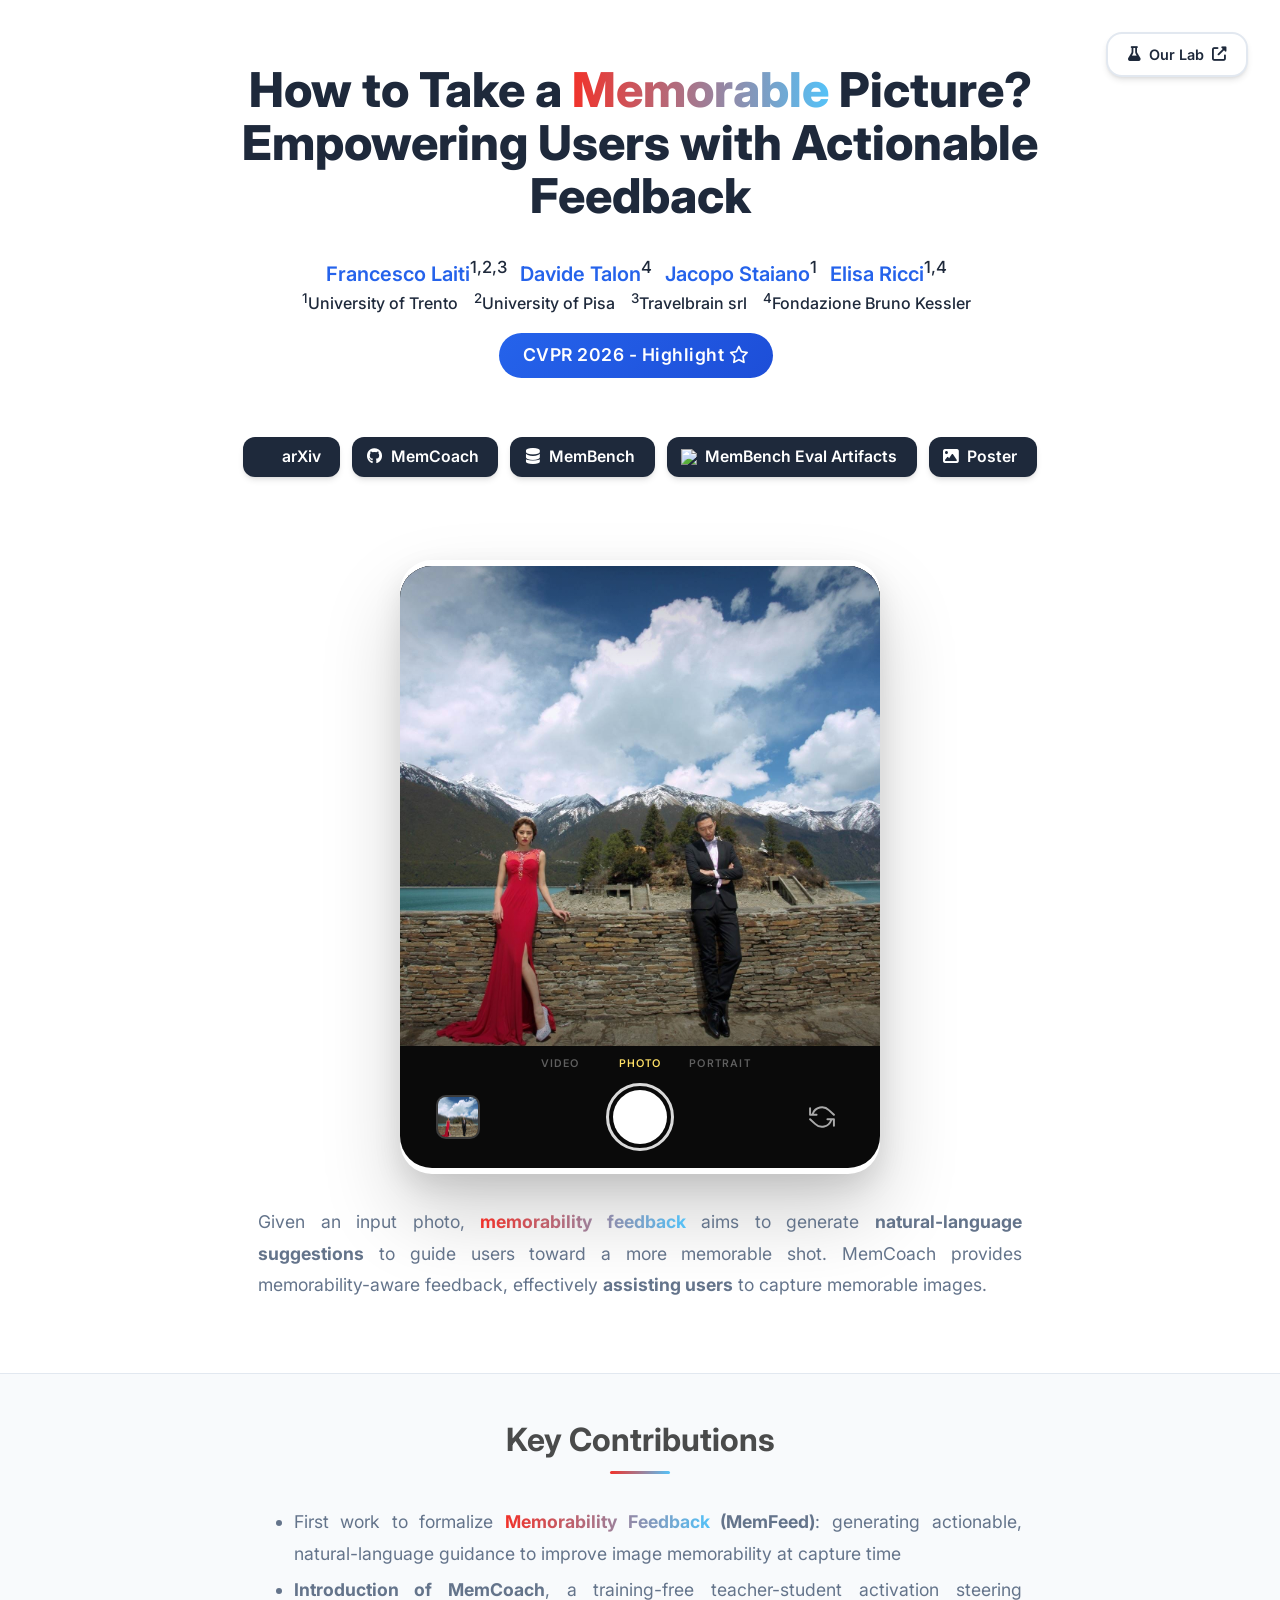
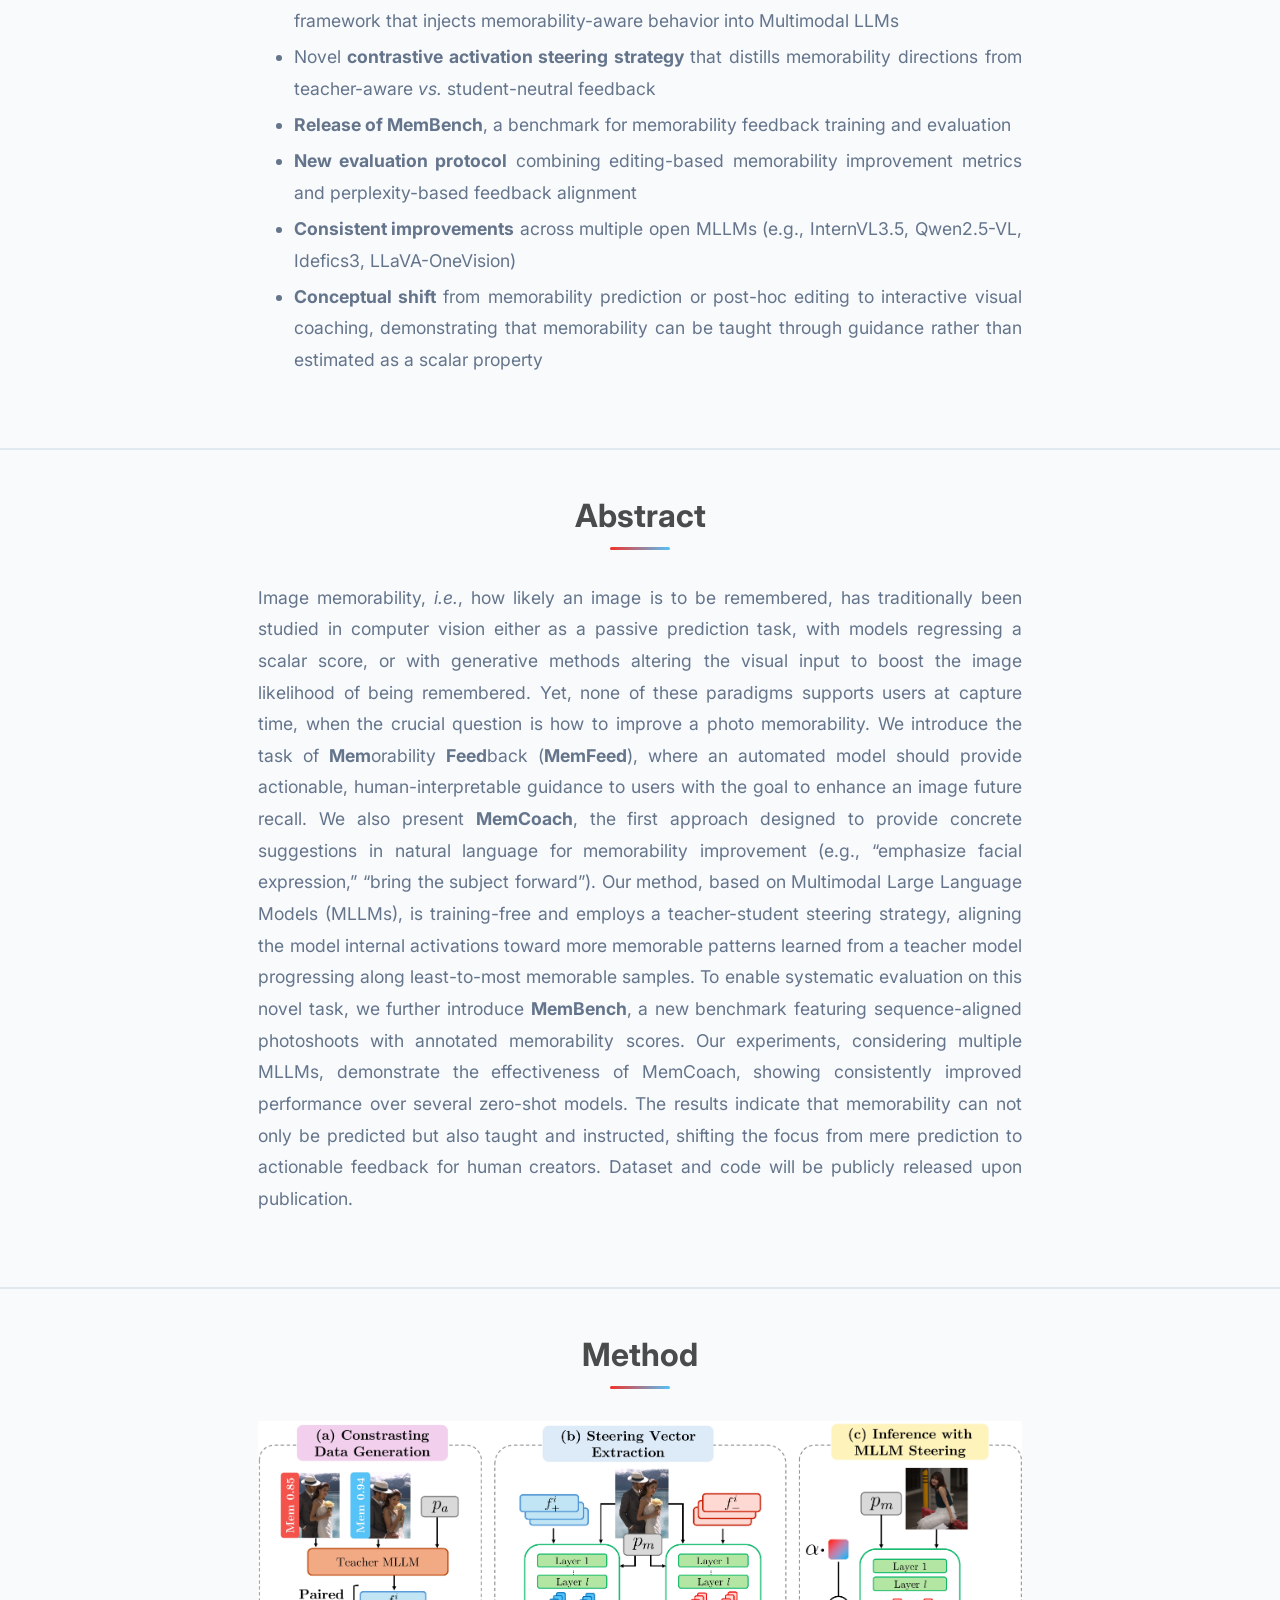
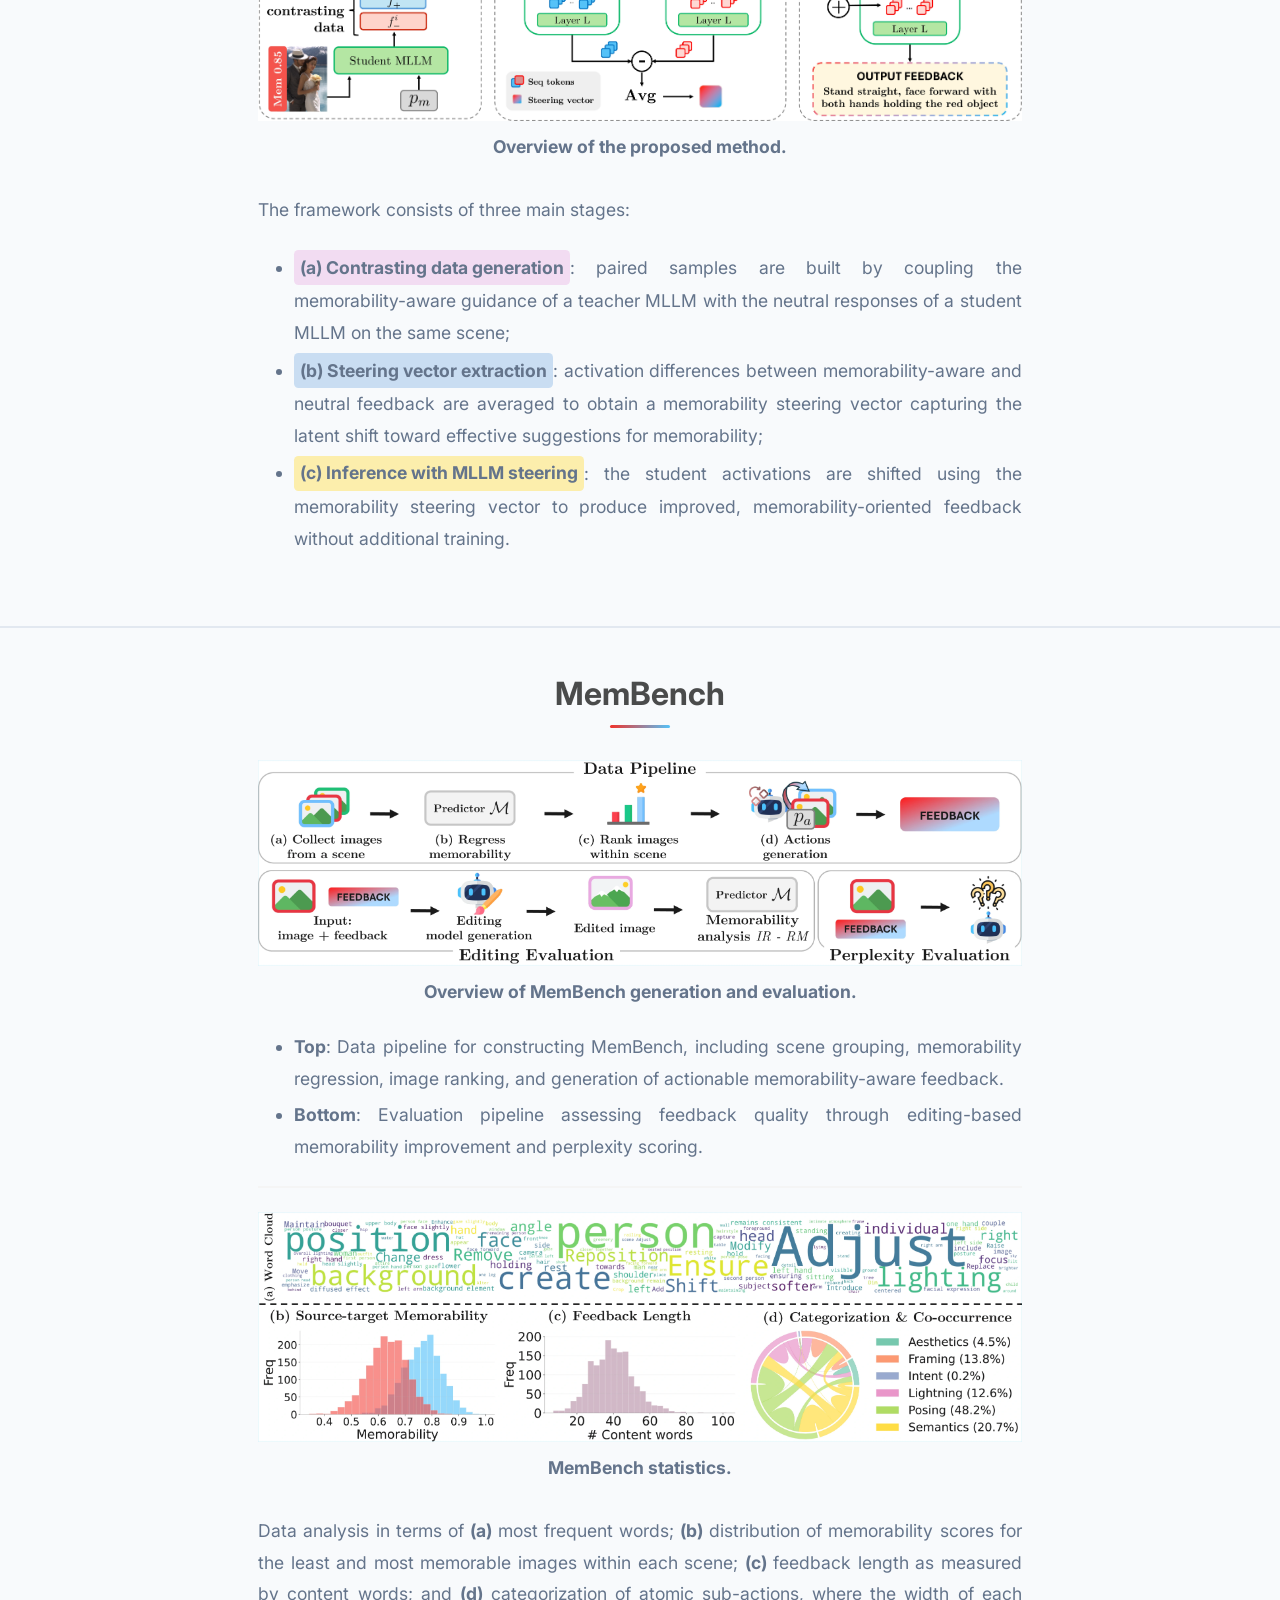
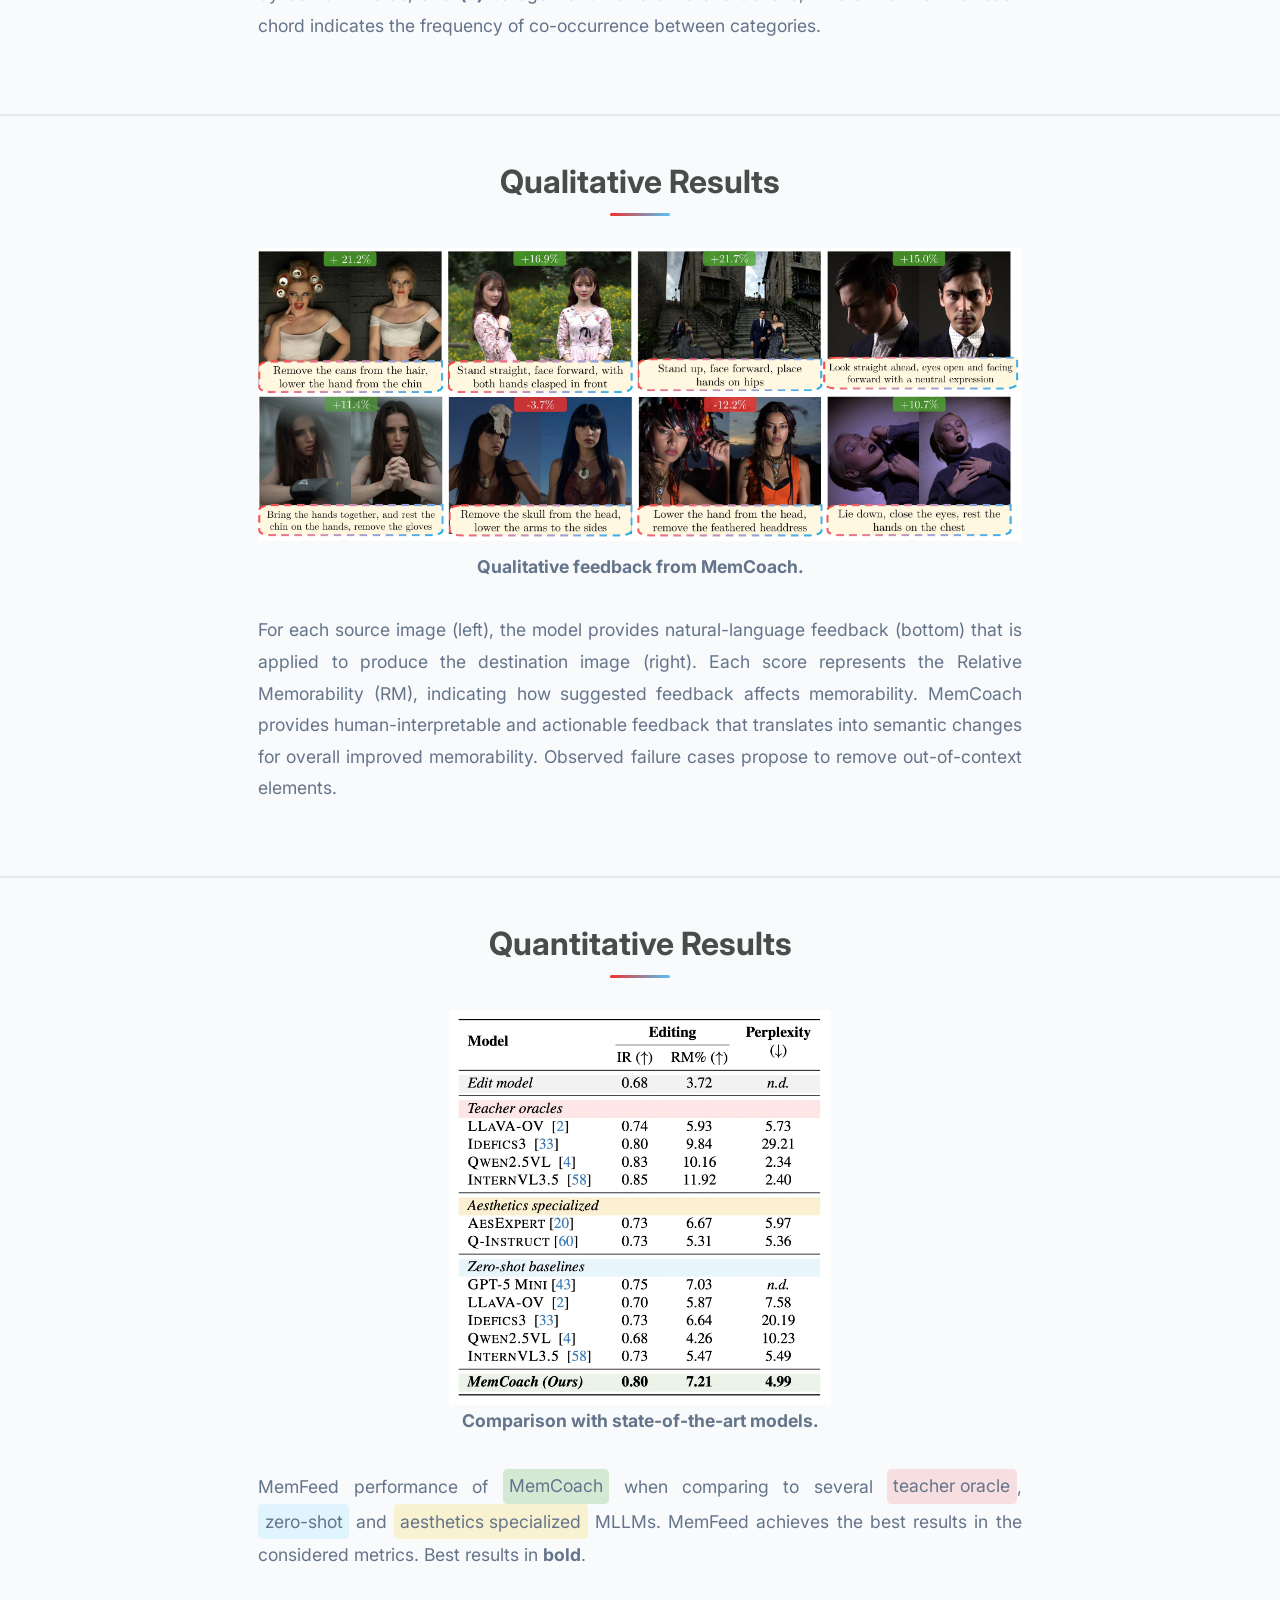
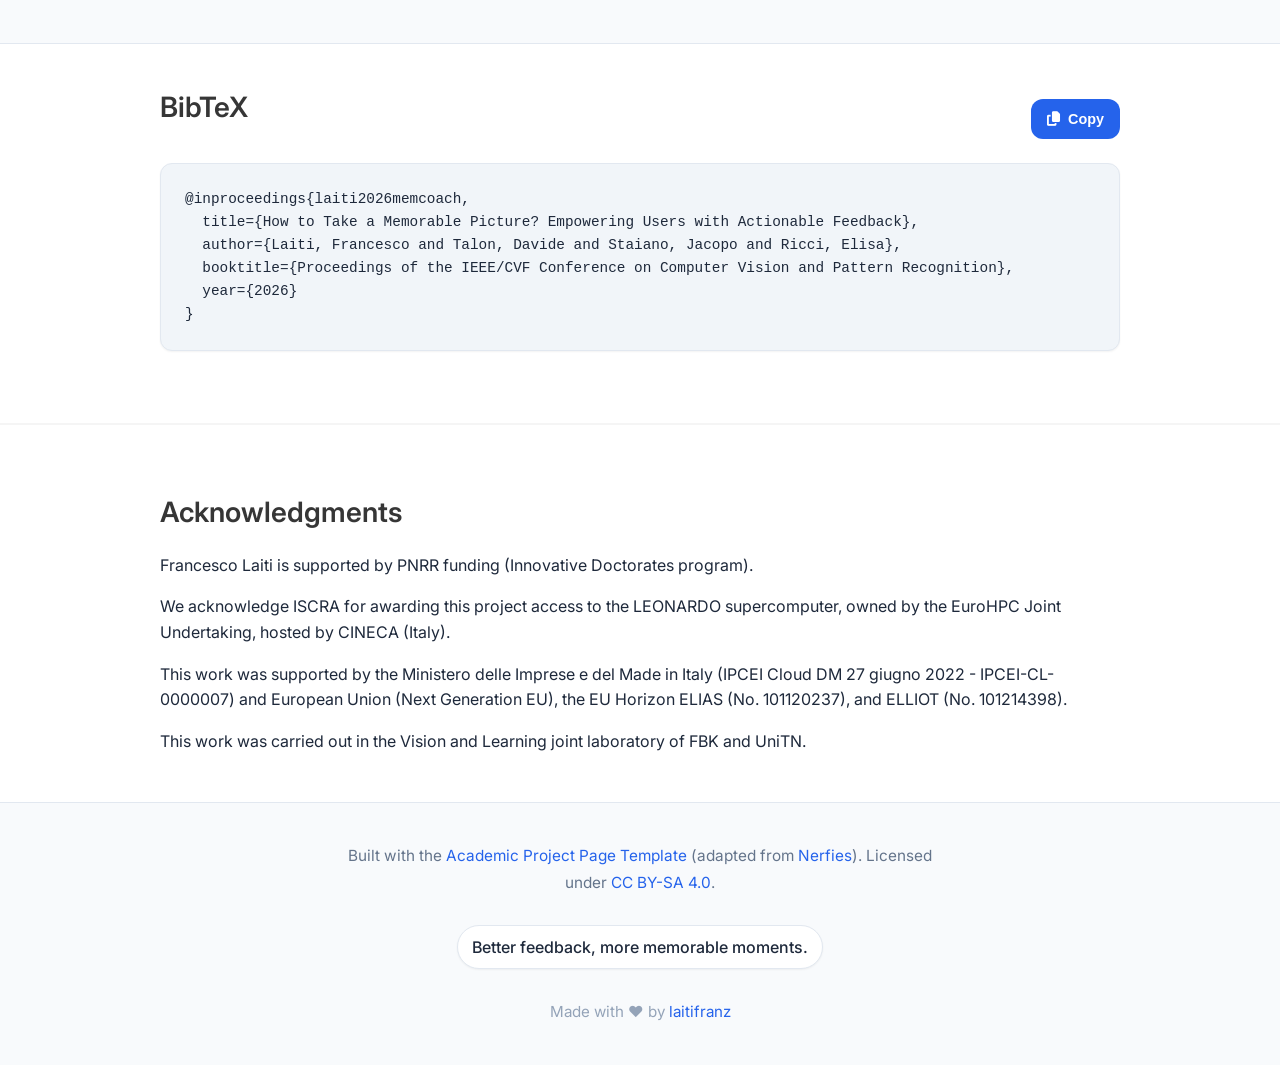
==== commit e7b6455c: "feat: add CVPR poster link and image to documentation" ====
--- a/docs/index.html
+++ b/docs/index.html
@@ -395,6 +395,16 @@
                   <span>MemBench Eval Artifacts</span>
                   </a>
                 </span>
+
+                <span class="link-block">
+                  <a href="static/images/cvpr_poster.png" target="_blank"
+                  class="external-link button is-normal is-rounded is-dark">
+                  <span class="icon">
+                    <i class="fas fa-image"></i>
+                  </span>
+                  <span>Poster</span>
+                  </a>
+                </span>
               </span>
             </div>
           </div>
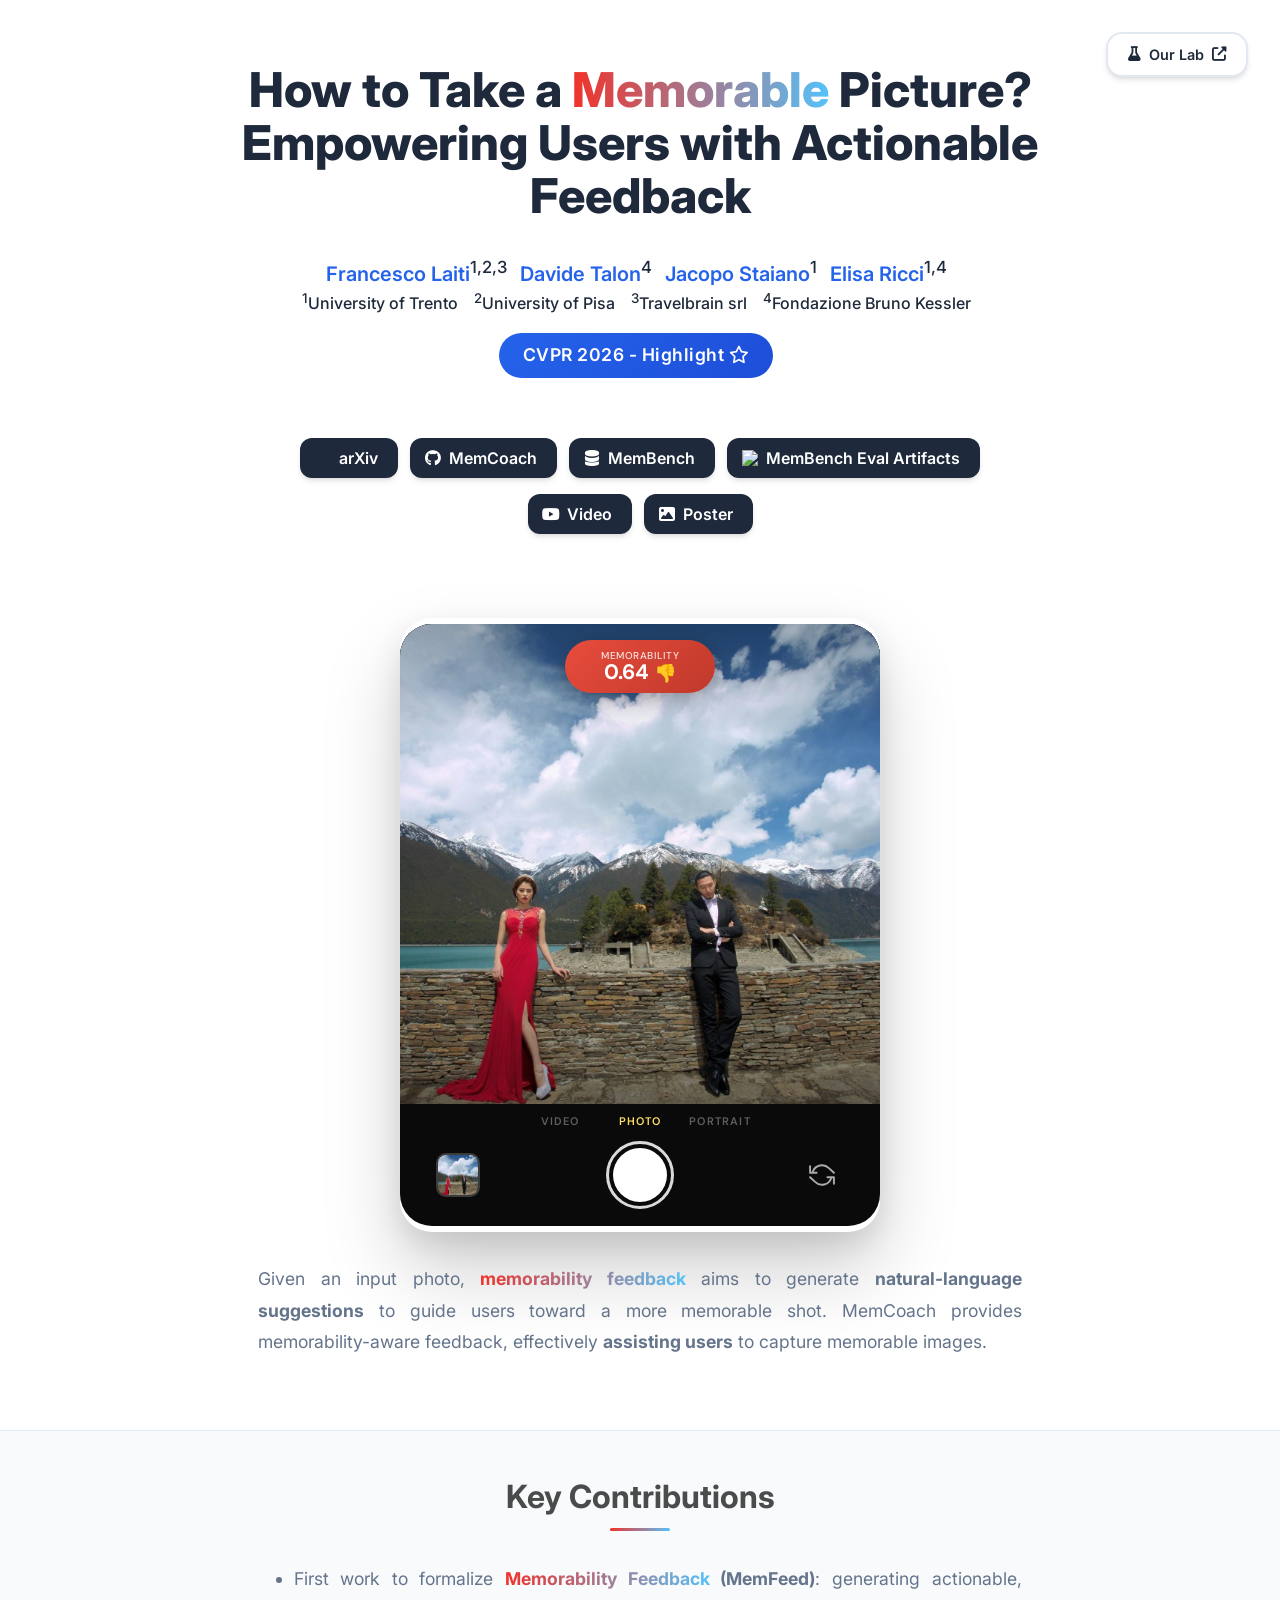
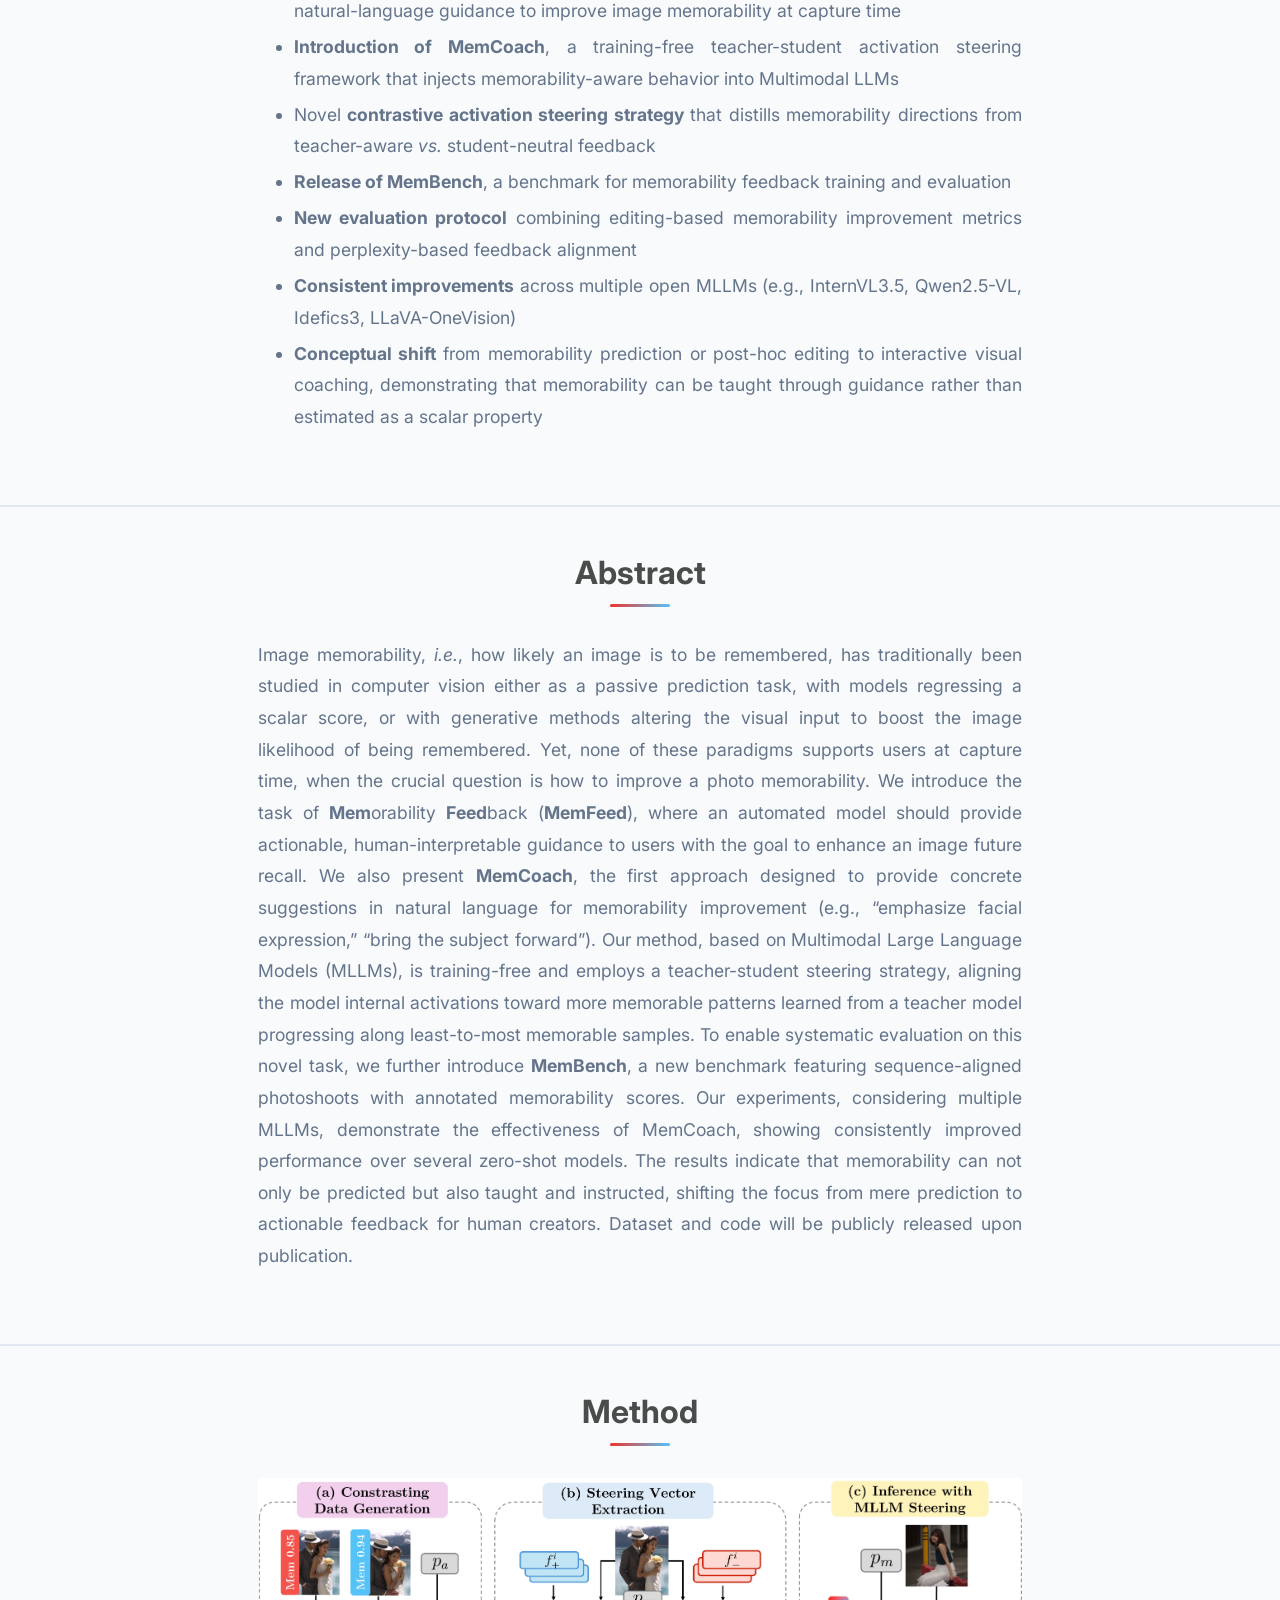
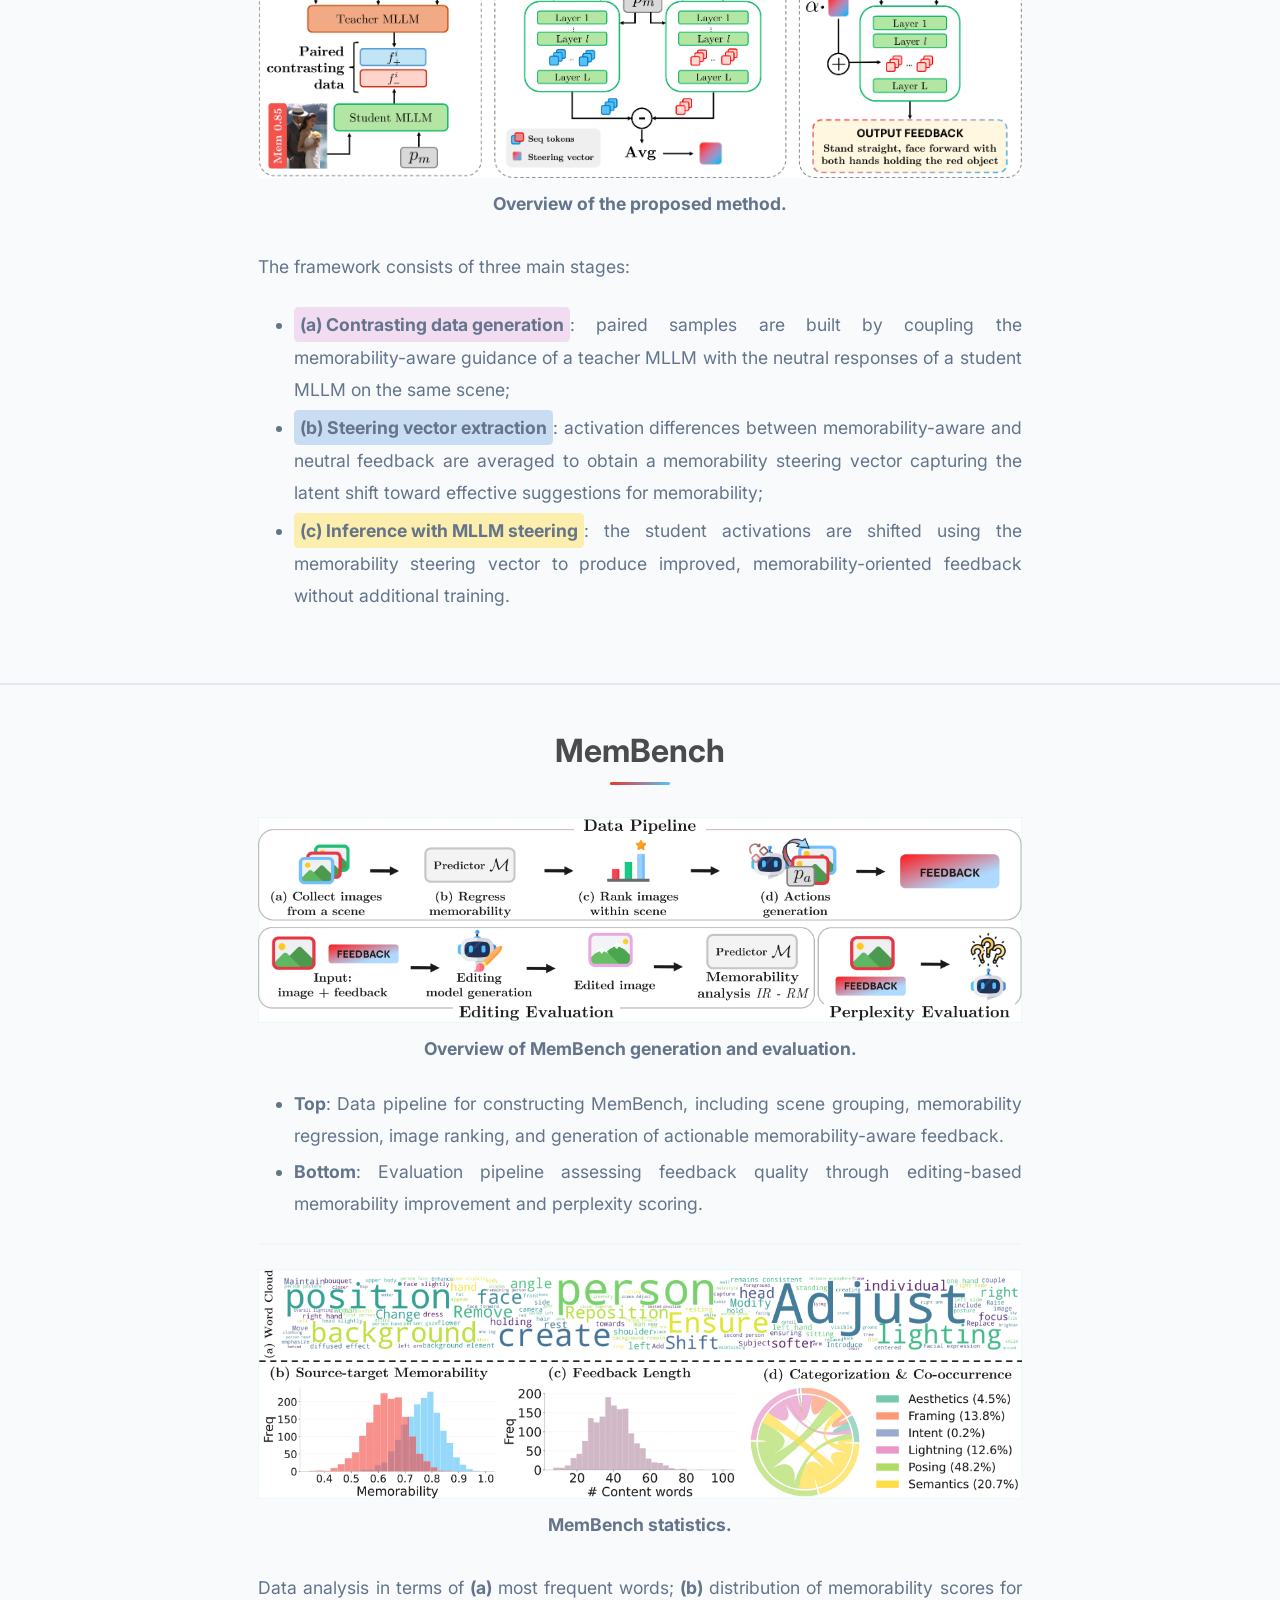
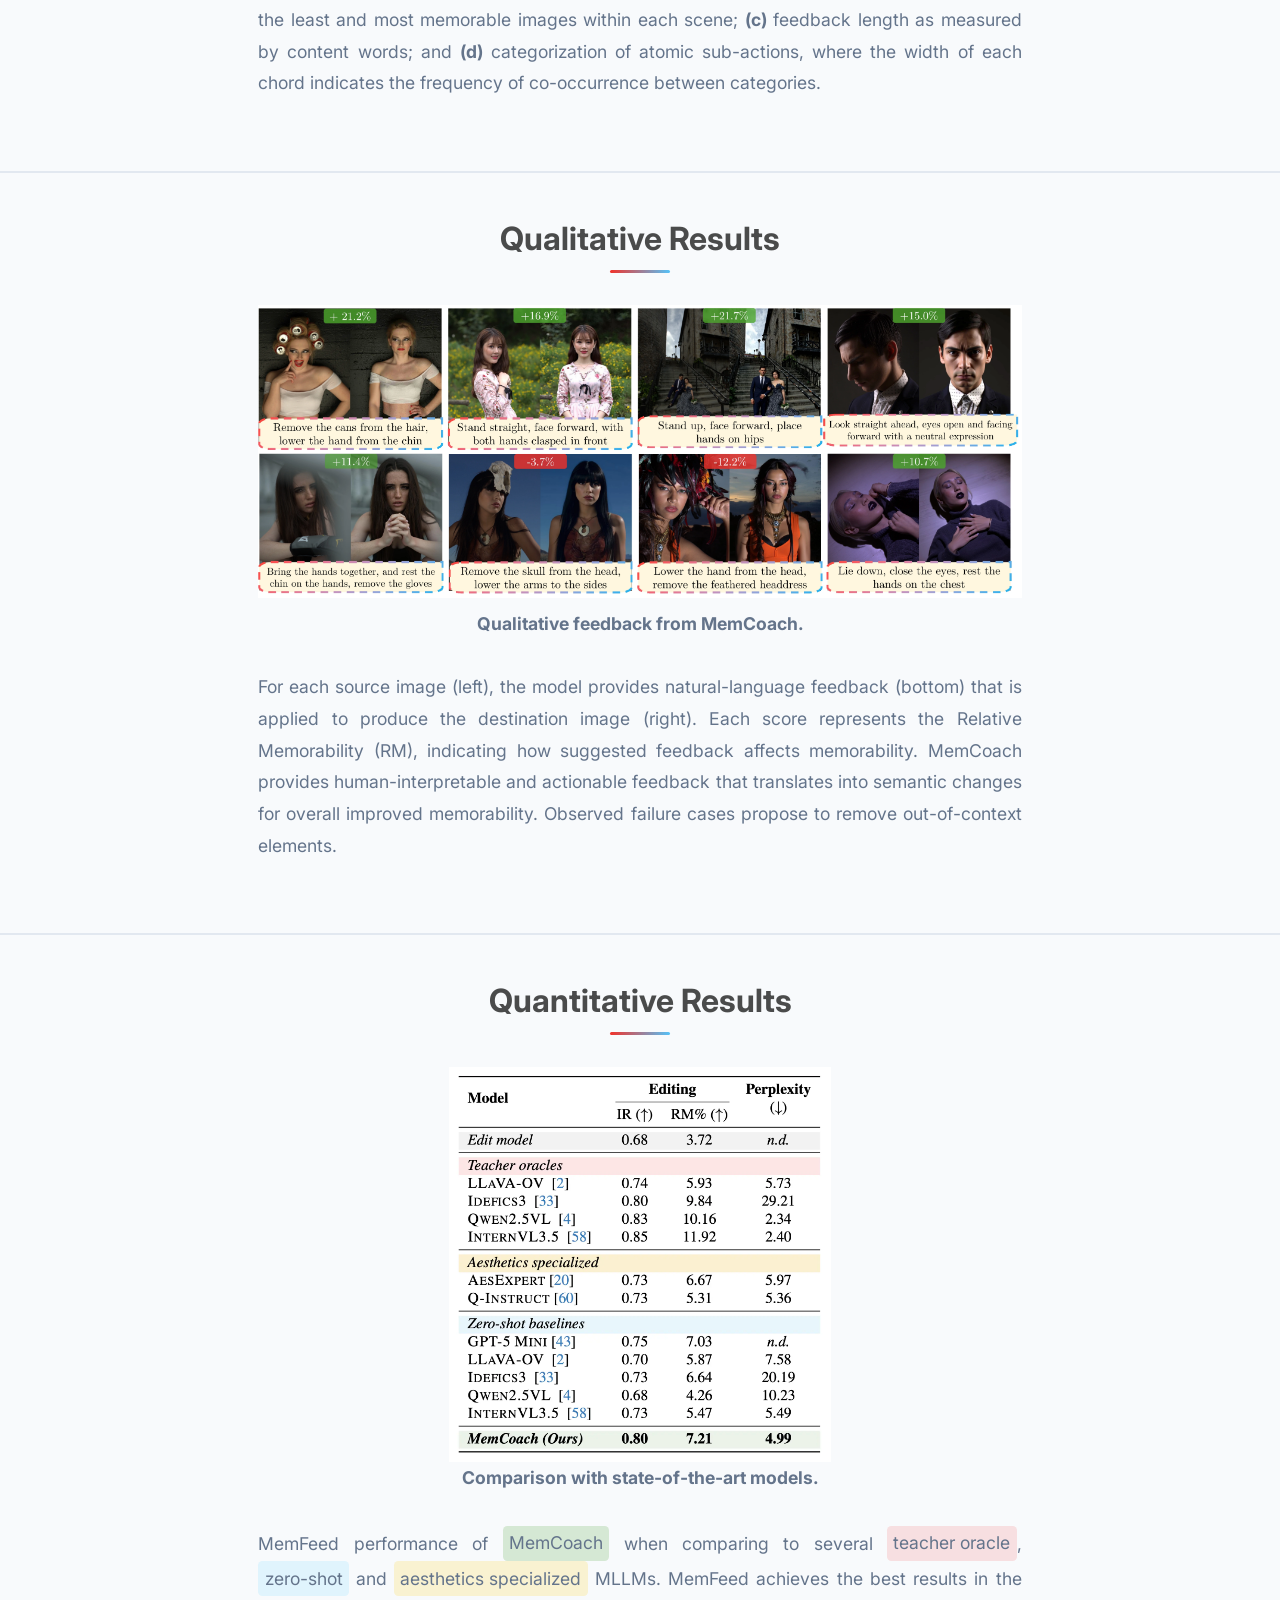
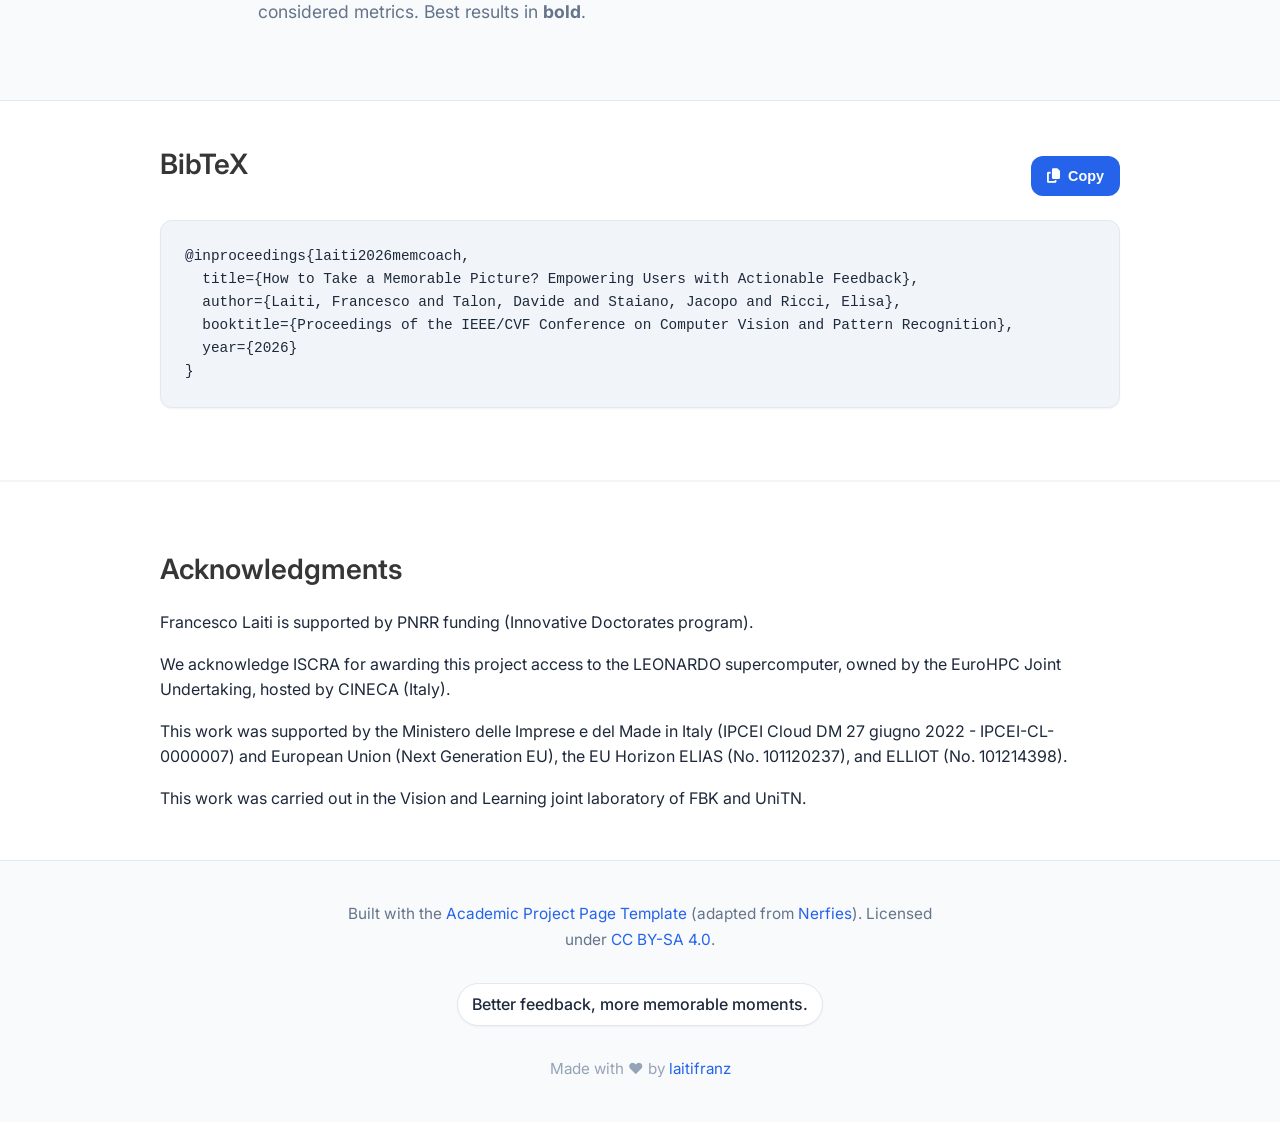
==== commit 79d42f1a: "feat: add video link to documentation for MemBench evaluation artifacts" ====
--- a/docs/index.html
+++ b/docs/index.html
@@ -395,6 +395,17 @@
                   <span>MemBench Eval Artifacts</span>
                   </a>
                 </span>
+              </div>
+              <div class="publication-links">
+                <span class="link-block">
+                  <a href="https://www.youtube.com/watch?v=G4EfSSoBZIk" target="_blank"
+                  class="external-link button is-normal is-rounded is-dark">
+                  <span class="icon">
+                    <i class="fab fa-youtube"></i>
+                  </span>
+                  <span>Video</span>
+                  </a>
+                </span>
 
                 <span class="link-block">
                   <a href="static/images/cvpr_poster.png" target="_blank"
@@ -405,7 +416,7 @@
                   <span>Poster</span>
                   </a>
                 </span>
-              </span>
+              </div>
             </div>
           </div>
         </div>
